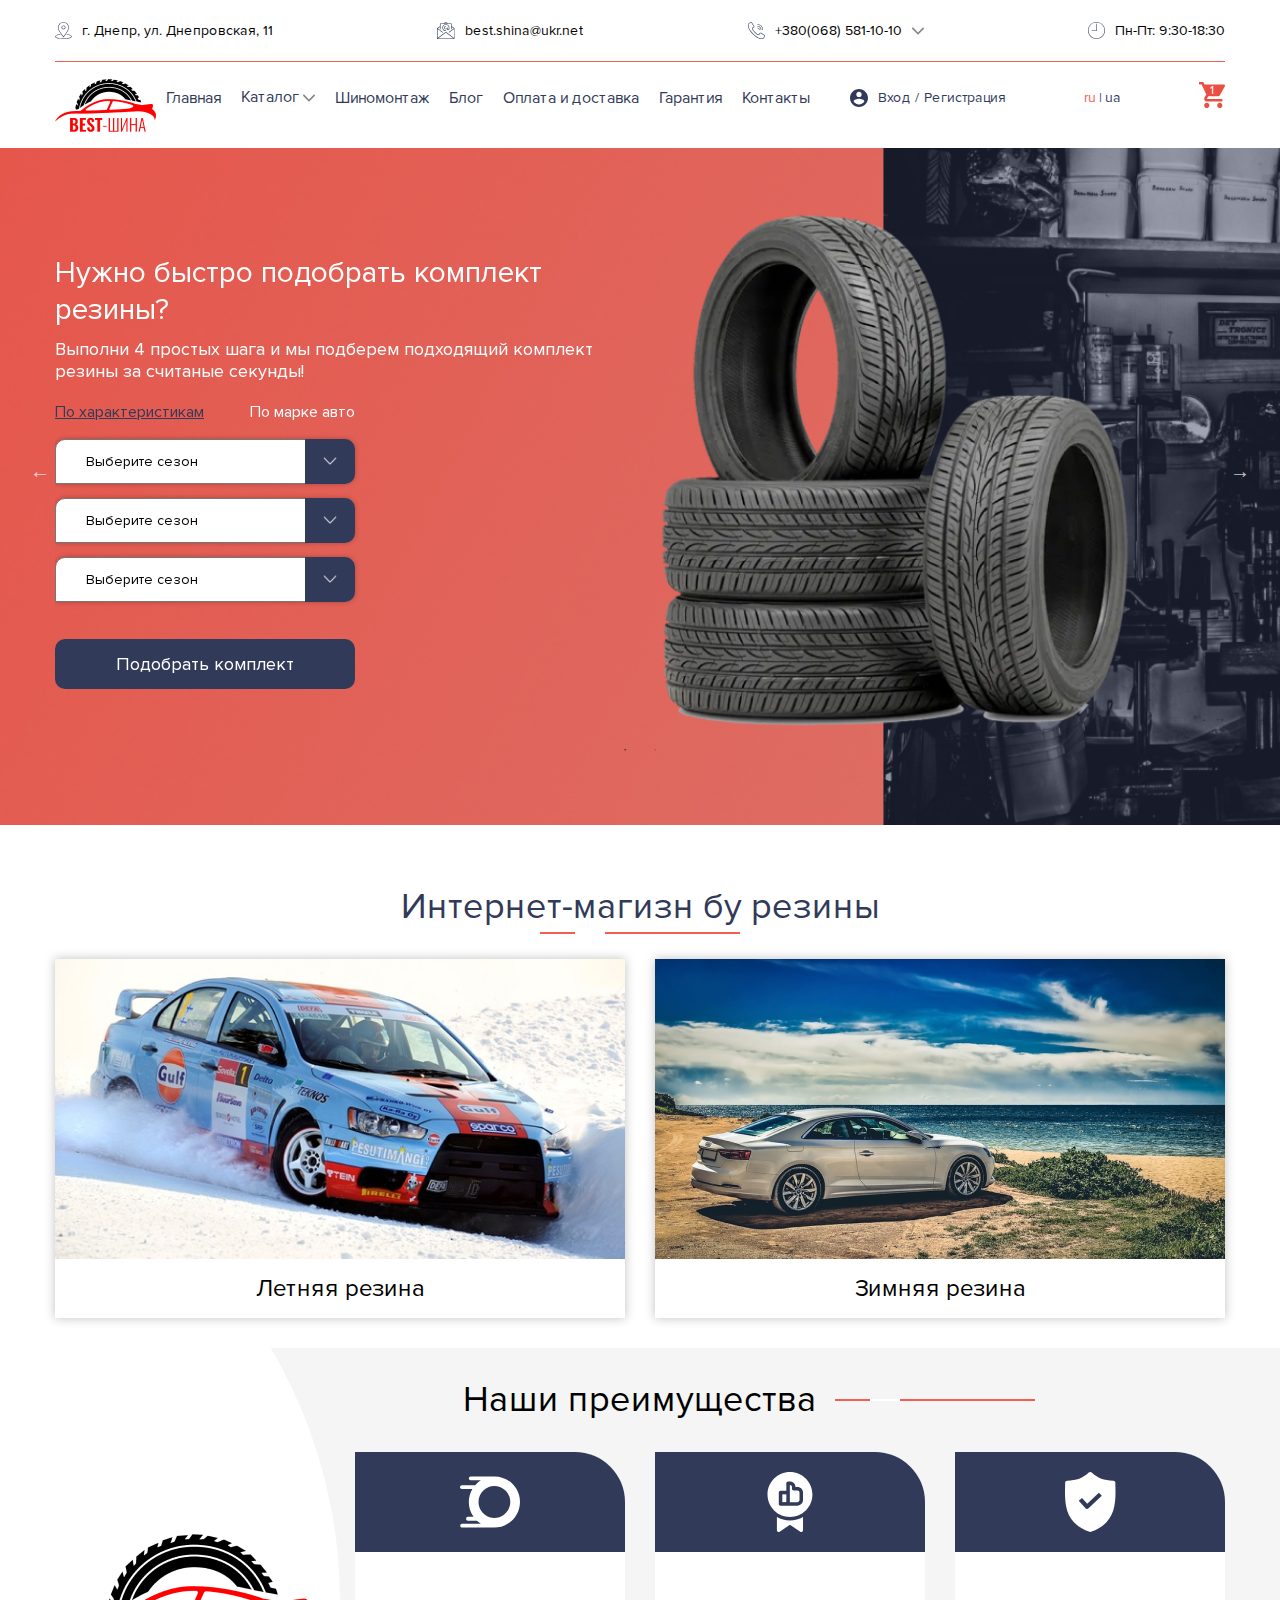
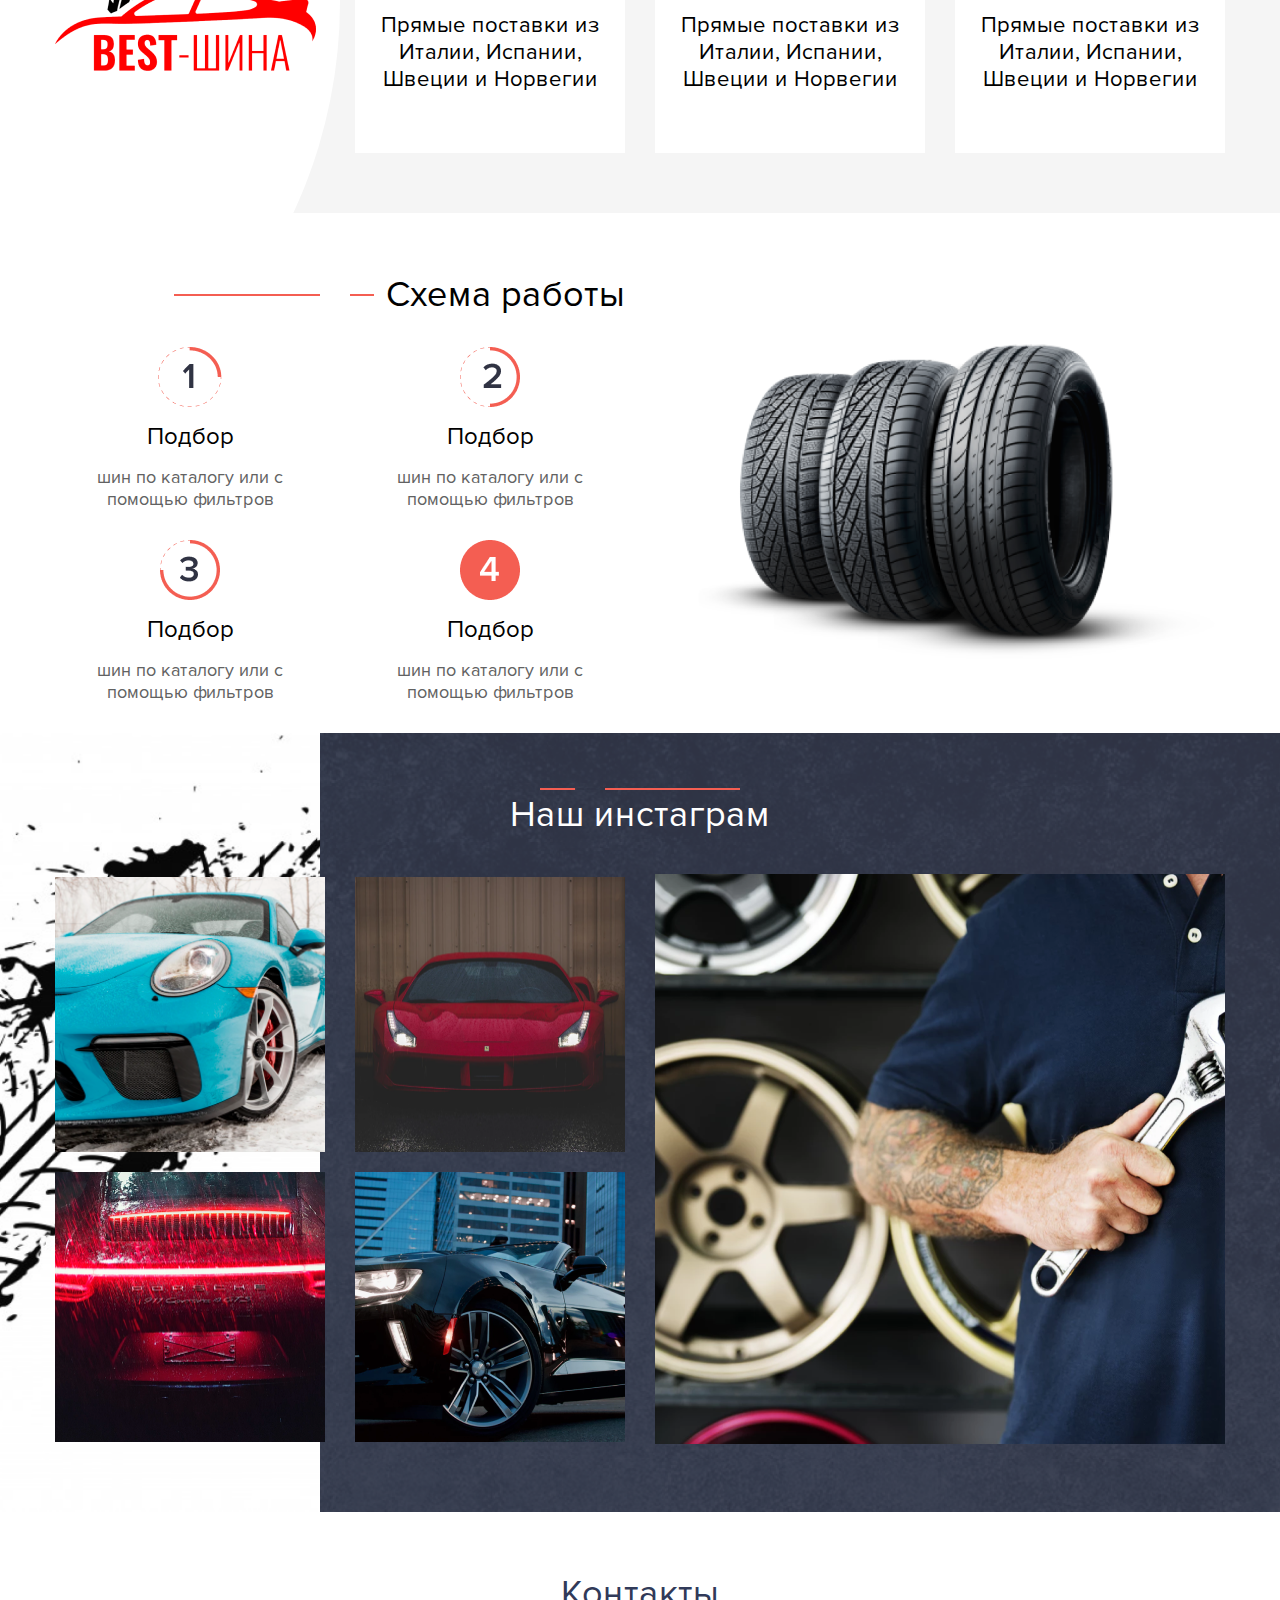
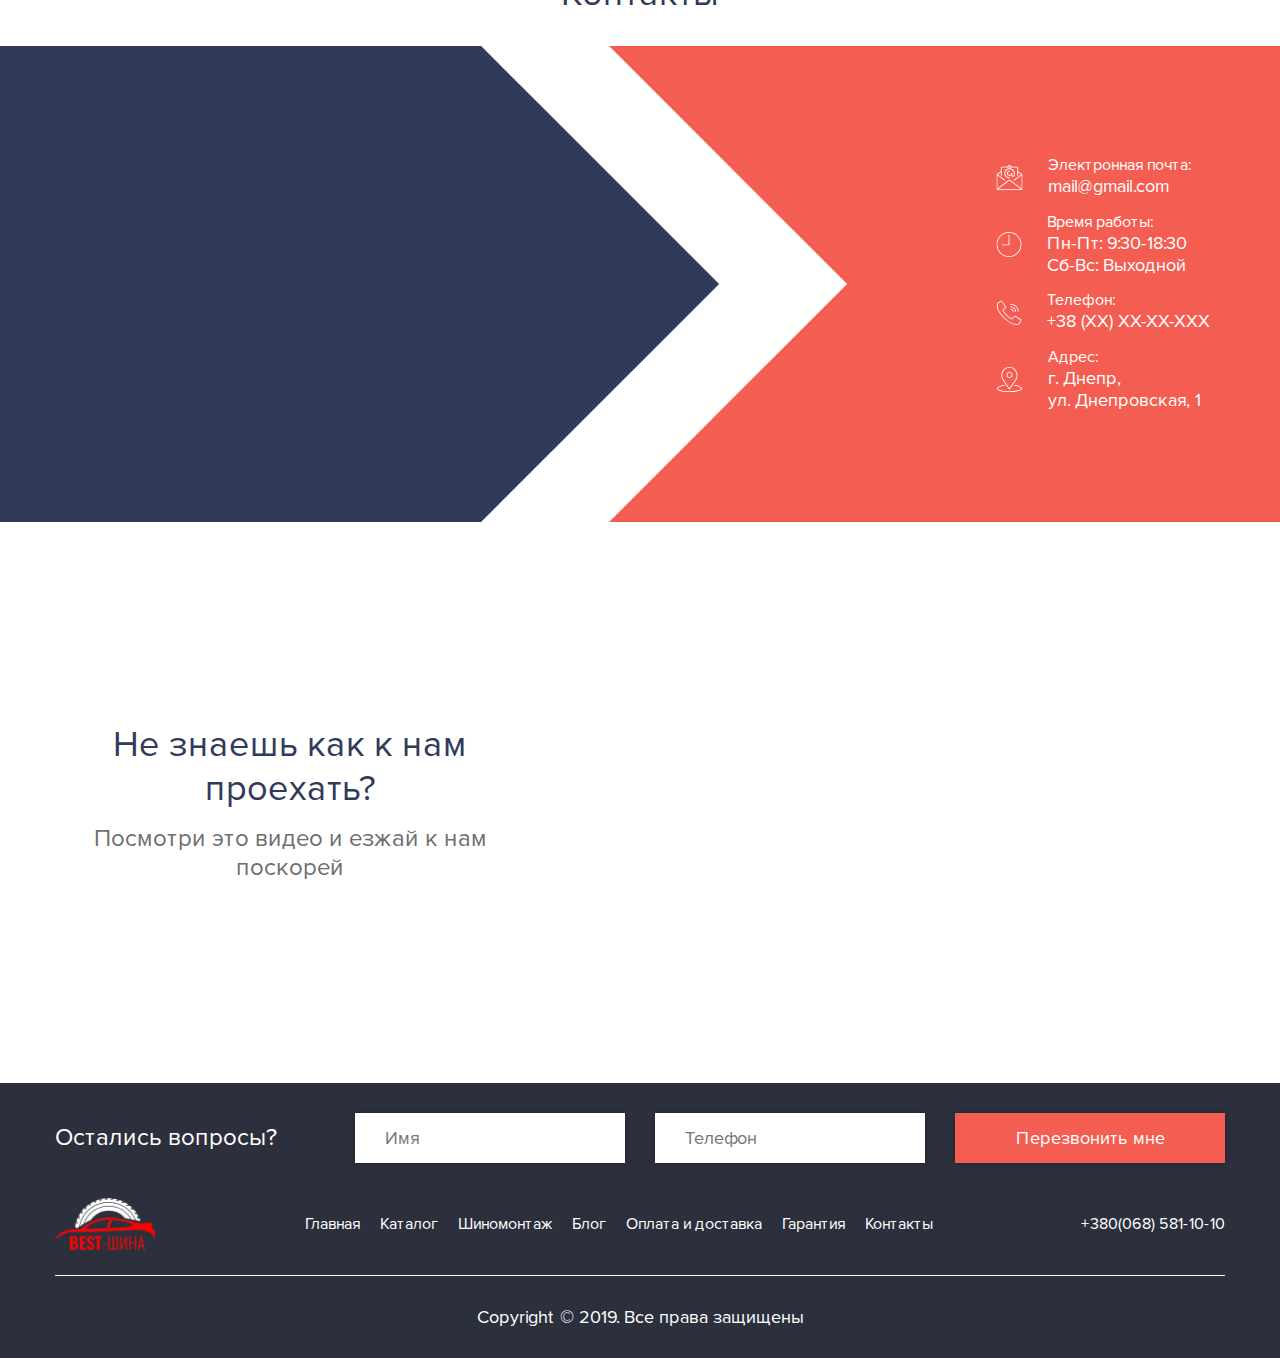
==== index.html @ 44e5d564 "main page" ====
<!DOCTYPE html>
<html lang="en">
<head>
    <meta charset="UTF-8">
    <meta name="viewport" content="width=device-width, initial-scale=1.0">
    <meta http-equiv="X-UA-Compatible" content="ie=edge">
    <title>Shinomontaj</title>
    <link rel="stylesheet" href="libs/bootstrap-4.2.1/css/bootstrap-reboot.min.css">
    <link rel="stylesheet" href="libs/bootstrap-4.2.1/css/bootstrap-grid.min.css">
    <link rel="stylesheet" href="libs/bootstrap-4.2.1/css/bootstrap.min.css">
    <link rel="stylesheet" href="libs/slick/slick.css">
    <link rel="stylesheet" href="libs/slick/slick-theme.css">
    <link rel="stylesheet" href="css/fonts.css">
    <link rel="stylesheet" href="css/main.css">
</head>
<body>
    
    <header class="header">
        <div class="wrapper">
            <div class="header_container">
                <div class="header_container_upper">
                    <a class="header_container_upper_box tablet_hidden">
                        <img src="img/Иконки/placeholder.svg" alt="" class="header_container_upper_box_icon">
                        <p class="header_container_upper_box_text">г. Днепр, ул. Днепровская, 11</p>
                    </a>
                    <a class="header_container_upper_box">
                        <img src="img/Иконки/email.svg" alt="" class="header_container_upper_box_icon">
                        <p class="header_container_upper_box_text">best.shina@ukr.net</p>
                    </a>
                    <div class="header_container_upper_box">
                        <a class="header_container_upper_box_link">
                            <img src="img/Иконки/phone.svg" alt="" class="header_container_upper_box_icon">
                            <p class="header_container_upper_box_text">+380(068) 581-10-10</p>
                        </a>
                        <svg class="header_container_upper_box_arrow" width="12" height="8" viewBox="0 0 12 8" fill="none" xmlns="http://www.w3.org/2000/svg">
                            <path d="M5.40594 7.17441L0.246289 2.0146C-0.0820971 1.68638 -0.0820971 1.15421 0.246289 0.826148C0.574382 0.498054 1.10652 0.498054 1.43458 0.826148L6.00009 5.39178L10.5654 0.826281C10.8937 0.498187 11.4257 0.498187 11.7538 0.826281C12.0821 1.15437 12.0821 1.68651 11.7538 2.01474L6.5941 7.17454C6.42997 7.33859 6.2151 7.42052 6.00011 7.42052C5.78502 7.42052 5.56998 7.33843 5.40594 7.17441Z" fill="#888888"/>
                        </svg>
                        <div class="header_container_upper_box_dropdown">
                            <a class="header_container_upper_box_dropdown_item">+380(068) 581-10-10</a>
                        </div>
                    </div>
                    <a class="header_container_upper_box  tablet_hidden">
                        <img src="img/Иконки/time.svg" alt="" class="header_container_upper_box_icon">
                        <p class="header_container_upper_box_text">Пн-Пт: 9:30-18:30</p>
                    </a>
                </div>
                <div class="header_container_lower">
                    <div class="head-wrap">
                        <a href="/" class="header_container_lower_logo">
                            <img src="img//2.png" alt="" class="header_container_lower_link_logo_item">
                        </a>
                        <a href="#" class="header_container_lower_link">Главная</a>
                        <div class="header_container_lower_box relative_link">
                            <a href="#" class="header_container_lower_box_link">
                                Каталог
                                <svg class="header_container_lowew_box_arrow" width="12" height="8" viewBox="0 0 12 8" fill="none" xmlns="http://www.w3.org/2000/svg">
                                    <path d="M5.40594 7.17441L0.246289 2.0146C-0.0820971 1.68638 -0.0820971 1.15421 0.246289 0.826148C0.574382 0.498054 1.10652 0.498054 1.43458 0.826148L6.00009 5.39178L10.5654 0.826281C10.8937 0.498187 11.4257 0.498187 11.7538 0.826281C12.0821 1.15437 12.0821 1.68651 11.7538 2.01474L6.5941 7.17454C6.42997 7.33859 6.2151 7.42052 6.00011 7.42052C5.78502 7.42052 5.56998 7.33843 5.40594 7.17441Z" fill="#888888"/>
                                </svg>
                            </a>
                            
                            <div class="drowdown">
                                <a href="#" class="drowdown_item">Каталог 1</a>
                                <a href="#" class="drowdown_item">Каталог 2</a>
                            </div>
                        </div>
                        <a href="" class="header_container_lower_link">Шиномонтаж </a>
                        <a href="" class="header_container_lower_link">Блог</a>
                        <a href="" class="header_container_lower_link">Оплата и доставка </a>
                        <a href="" class="header_container_lower_link">Гарантия</a>
                        <a href="" class="header_container_lower_link">Контакты</a>
                        <div class="header_container_lower_auth">
                            <img src="img/Иконки/account.svg" alt="" class="header_container_lower_auth_icon">
                            <a href="#" class="header_container_lower_auth_link">Вход</a>
                            <span class="header_container_lower_auth_span">/</span>
                            <a href="#" class="header_container_lower_auth_link">Регистрация</a>
                        </div>
                    </div>
                    <div class="head-wrap head-wrap_lang">
                        <a href="#" class="header_container_lower_lang active">ru</a>
                        <span class="header_container_lower_span">|</span>
                        <a href="#" class="header_container_lower_lang">ua</a>
                    </div>
                    <a href="#" class="header_container_lower_basket">
                        <img src="img/Иконки/shopping-cart.svg" alt="" class="header_container_lower_basket_icon">
                        <p class="header_container_lower_basket_count">1</p>
                    </a>
                    <img src="img/Иконки/menu.png" alt="" class="header_container_lower_menu">
                </div>
            </div>
        </div>
    </header>
    
    <main id="mainPage">
        <section class="first_section">
            <div class="wrapper">
                <div class="section_container">
                    <div class="slider">
                        <div class="slide">
                            <div>
                                    <form class="section_container_box">
                                            <p class="section_container_box_title">Нужно быстро подобрать комплект резины?</p>
                                            <p class="section_container_box_subtitle">Выполни 4 простых шага и мы подберем подходящий комплект резины за считаные секунды!</p>
                                            <div class="section_container_box_tabul">
                                                <a class="section_container_box_tabul_item active" data-tabul="#tabul1">По характеристикам</a>
                                                <a class="section_container_box_tabul_item" data-tabul="#tabul2">По марке авто</a>
                                            </div>
                                            <div class="section_container_box_dropdown active" id="tabul1">
                                                <label for="">
                                                    <select name="" id="">
                                                        <option value="" disabled selected>Выберите сезон</option>
                                                        <option value="">Value</option>
                                                        <option value="">Value</option>
                                                        <option value="">Value</option>
                                                        <option value="">Value</option>
                                                    </select>
                                                </label>
                                                <label for="">
                                                    <select name="" id="">
                                                            <option value="" disabled selected>Выберите сезон</option>
                                                        <option value="">Value</option>
                                                        <option value="">Value</option>
                                                        <option value="">Value</option>
                                                        <option value="">Value</option>
                                                    </select>
                                                </label>
                                                <label for="">
                                                    <select name="" id="">
                                                            <option value="" disabled selected>Выберите сезон</option>
                                                        <option value="">Value</option>
                                                        <option value="">Value</option>
                                                        <option value="">Value</option>
                                                        <option value="">Value</option>
                                                    </select>
                                                </label>
                                            </div>
                                            <div class="section_container_box_dropdown" id="tabul2">
                                                <label for="">
                                                    <select name="" id="">
                                                        <option value="" disabled selected>Выберите сезон 11</option>
                                                        <option value="">Value</option>
                                                        <option value="">Value</option>
                                                        <option value="">Value</option>
                                                        <option value="">Value</option>
                                                    </select>
                                                </label>
                                                <label for="">
                                                    <select name="" id="">
                                                            <option value="" disabled selected>Выберите сезон 11</option>
                                                        <option value="">Value</option>
                                                        <option value="">Value</option>
                                                        <option value="">Value</option>
                                                        <option value="">Value</option>
                                                    </select>
                                                </label>
                                                <label for="">
                                                    <select name="" id="">
                                                            <option value="" disabled selected>Выберите сезон 11</option>
                                                        <option value="">Value</option>
                                                        <option value="">Value</option>
                                                        <option value="">Value</option>
                                                        <option value="">Value</option>
                                                    </select>
                                                </label>
                                            </div>
                                            <button type="submit" class="section_container_box_button">Подобрать комплект</button>
                                        </form>
                                        <img src="img/image4.png" alt="" class="section_container_image">
                            </div>
                            
                        </div>
                        <div class="slide">
                            <div>
                                    <form class="section_container_box">
                                            <p class="section_container_box_title">Нужно быстро подобрать комплект резины?</p>
                                            <p class="section_container_box_subtitle">Выполни 4 простых шага и мы подберем подходящий комплект резины за считаные секунды!</p>
                                            <div class="section_container_box_tabul">
                                                <p class="section_container_box_tabul_item active">По характеристикам</p>
                                                <p class="section_container_box_tabul_item">По марке авто</p>
                                            </div>
                                            <div class="section_container_box_dropdown">
                                                <label for="">
                                                    <select name="" id="">
                                                        <option value="" disabled selected>Выберите сезон</option>
                                                        <option value="">Value</option>
                                                        <option value="">Value</option>
                                                        <option value="">Value</option>
                                                        <option value="">Value</option>
                                                    </select>
                                                </label>
                                                <label for="">
                                                    <select name="" id="">
                                                            <option value="" disabled selected>Выберите сезон</option>
                                                        <option value="">Value</option>
                                                        <option value="">Value</option>
                                                        <option value="">Value</option>
                                                        <option value="">Value</option>
                                                    </select>
                                                </label>
                                                <label for="">
                                                    <select name="" id="">
                                                            <option value="" disabled selected>Выберите сезон</option>
                                                        <option value="">Value</option>
                                                        <option value="">Value</option>
                                                        <option value="">Value</option>
                                                        <option value="">Value</option>
                                                    </select>
                                                </label>
                                            </div>
                                            <button type="submit" class="section_container_box_button">Подобрать комплект</button>
                                        </form>
                                        <img src="img/image4.png" alt="" class="section_container_image">
                            </div>
                            
                        </div>
                    </div>
                </div>
            </div>
        </section>
        <section class="about_section">
            <div class="wrapper">
                <p class="about_section_title">Интернет-магизн бу резины</p>
                <div class="about_section_container row">
                    <div class="about_section_container_item col-12 col-sm-6">
                        <a class="about_section_container_item_box">
                            <img src="img/about1.jpg" alt="" class="about_section_container_item_box_img">
                            <p class="about_section_container_item_box_text">Летняя резина</p>
                        </a>
                    </div>
                    <div class="about_section_container_item col-12 col-sm-6">
                        <a class="about_section_container_item_box">
                            <img src="img/about2.jpg" alt="" class="about_section_container_item_box_img">
                            <p class="about_section_container_item_box_text">Зимняя резина</p>
                        </a>
                    </div>
                </div>
            </div>
        </section>
        <section class="advantages_section">
            <div class="wrapper">
                <p class="advantages_section_title">Наши преимущества</p>
                <div class="advantages_container row">
                    <div class="advantages_container_item relative col-6 col-md-3">
                        <div class="circle"></div>
                        <img src="img/1.png" alt="" class="advantages_container_item_image">
                    </div>
                    <div class="advantages_container_item col-6 col-md-3">
                            <div class="advantages_container_item_box">
                                <div class="advantages_container_item_box_head">
                                    <img src="img/1adv.svg" alt="" class="advantages_container_item_box_head_img">
                                </div>
                                <p class="advantages_container_item_box_text">Прямые поставки из Италии, Испании, Швеции и Норвегии</p>
                            </div>
                    </div>
                    <div class="advantages_container_item col-6 col-md-3">
                            <div class="advantages_container_item_box">
                                <div class="advantages_container_item_box_head">
                                    <img src="img/like.svg" alt="" class="advantages_container_item_box_head_img">
                                </div>
                                <p class="advantages_container_item_box_text">Прямые поставки из Италии, Испании, Швеции и Норвегии</p>
                            </div>
                    </div>
                    <div class="advantages_container_item col-6 col-md-3">
                            <div class="advantages_container_item_box">
                                <div class="advantages_container_item_box_head">
                                    <img src="img/2adv.svg" alt="" class="advantages_container_item_box_head_img">
                                </div>
                                <p class="advantages_container_item_box_text">Прямые поставки из Италии, Испании, Швеции и Норвегии</p>
                            </div>
                    </div>
                </div>
            </div>
        </section>
        <section class="work_section">
            <div class="wrapper">
                <div class="work_container row">
                    <div class="work_container_item col-12 col-md-6">
                        <p class="work_container_item_title">Схема работы</p>
                        <div class="work_grid row">
                            <div class="work_grid_item col-6">
                                <img src="img/work1.png" alt="" class="work_grid_item_img">
                                <p class="work_grid_item_title">Подбор</p>
                                <p class="work_grid_item_text">шин по каталогу или с помощью фильтров</p>
                            </div>
                            <div class="work_grid_item col-6">
                                <img src="img/work2.png" alt="" class="work_grid_item_img">
                                <p class="work_grid_item_title">Подбор</p>
                                <p class="work_grid_item_text">шин по каталогу или с помощью фильтров</p>
                            </div>
                            <div class="work_grid_item col-6">
                                <img src="img/work3.png" alt="" class="work_grid_item_img">
                                <p class="work_grid_item_title">Подбор</p>
                                <p class="work_grid_item_text">шин по каталогу или с помощью фильтров</p>
                            </div>
                            <div class="work_grid_item col-6">
                                <img src="img/work4.png" alt="" class="work_grid_item_img">
                                <p class="work_grid_item_title">Подбор</p>
                                <p class="work_grid_item_text">шин по каталогу или с помощью фильтров</p>
                            </div>
                        </div>
                    </div>
                    <div class="work_container_item col-12 col-md-6">
                        <img src="img/work.png" alt="" class="work_container_item_image">
                    </div>
                </div>
            </div>
        </section>
        <section class="gallery_section">
            <div class="bg-2"></div>
            <div class="wrapper">
                <p class="gallery_section_title">Наш инстаграм</p>
                <div class="gallery_container row">
                    <div class="gallery_container_item col-12 col-md-6">
                        <div class="gallery_grid row">
                            <div class="gallery_grid_item col-6">
                                <img src="img/gallery1.png" alt="" class="gallery_grid_item_image">
                            </div>
                            <div class="gallery_grid_item col-6">
                                <img src="img/gallery2.png" alt="" class="gallery_grid_item_image">
                            </div>
                            <div class="gallery_grid_item col-6">
                                <img src="img/gallery3.png" alt="" class="gallery_grid_item_image">
                            </div>
                            <div class="gallery_grid_item col-6">
                                <img src="img/gallery4.png" alt="" class="gallery_grid_item_image">
                            </div>
                        </div>
                    </div>
                    <div class="gallery_container_item col-12 col-md-6">
                        <img src="img/gallery5.png" alt="" class="gallery_container_item_image">
                    </div>
                </div>
            </div>
        </section>

        <section class="contacts_section">
            <div class="wrapper">
                <p class="contacts_title">Контакты</p>
            </div>
            <div class="contacts_container">
                <div class="contacts_square contacts_square-first"></div>
                <div class="contacts_square contacts_square-second"></div>
                <div class="wrapper">
                    <div class="contacts_container_box">
                        <div class="contacts_container_box_map">
                                <iframe src="https://www.google.com/maps/embed?pb=!1m18!1m12!1m3!1d1653.4568336231137!2d-118.81250339318277!3d34.02042693286565!2m3!1f0!2f0!3f0!3m2!1i1024!2i768!4f13.1!3m3!1m2!1s0x80e818f60ea743e3%3A0x977a2be891013d37!2sMalibu+Playhouse!5e0!3m2!1sru!2sua!4v1551993176176" width="600" height="450" frameborder="0" style="border:0" allowfullscreen></iframe>
                        </div>
                        <div class="contacts_container_box_card">
                            <div class="contacts_container_box_card_item">
                                    <svg class="contacts_container_box_card_item_icon" width="27" height="25" viewBox="0 0 27 25" fill="none" xmlns="http://www.w3.org/2000/svg">
                                        <g clip-path="url(#clip0)">
                                        <path d="M26.4948 9.55715C26.4921 9.52844 26.4861 9.50007 26.477 9.47258C26.4711 9.44801 26.4628 9.42404 26.4523 9.40089C26.4402 9.37828 26.4257 9.3569 26.409 9.33712C26.3923 9.31363 26.3729 9.292 26.3514 9.27252C26.3444 9.26671 26.3414 9.25875 26.334 9.25294L22.1665 6.14072V2.91516C22.1665 2.2248 21.5844 1.6651 20.8664 1.6651H16.1701L14.2897 0.261268C13.8252 -0.0870894 13.1738 -0.0870894 12.7093 0.261268L10.8285 1.6651H6.13223C5.41425 1.6651 4.83217 2.22475 4.83217 2.91516V6.14077L0.665911 9.25299C0.658547 9.25884 0.6555 9.26676 0.648593 9.27257C0.62701 9.292 0.607662 9.31368 0.590954 9.33717C0.574297 9.35695 0.559773 9.37828 0.547635 9.40094C0.537123 9.42404 0.528896 9.44806 0.522954 9.47262C0.513915 9.49973 0.507973 9.52766 0.50518 9.55598C0.50518 9.56472 0.5 9.57224 0.5 9.58098V23.7495C0.500609 24.0146 0.589786 24.2724 0.754376 24.485C0.756966 24.4887 0.757423 24.4933 0.760419 24.4966C0.763467 24.5 0.769967 24.5037 0.774283 24.5083C1.01774 24.8163 1.39639 24.9979 1.79875 24.9996H25.1999C25.6039 24.9984 25.9841 24.8159 26.2278 24.5063C26.2313 24.5021 26.2365 24.5008 26.2395 24.4967C26.2426 24.4925 26.243 24.4888 26.2456 24.485C26.4102 24.2724 26.4994 24.0146 26.5 23.7496V9.58215C26.4999 9.57341 26.4952 9.56589 26.4948 9.55715ZM13.2393 0.918772C13.3906 0.803141 13.6049 0.803141 13.7563 0.918772L14.756 1.66505H12.2425L13.2393 0.918772ZM1.90793 24.1662L13.2393 15.7029C13.3908 15.5874 13.6049 15.5874 13.7563 15.7029L25.0907 24.1662H1.90793ZM25.6333 23.5166L14.2897 15.0453C13.8251 14.6973 13.1739 14.6973 12.7093 15.0453L1.36536 23.5166V10.2168L8.46676 15.5191C8.65598 15.6602 8.92829 15.6271 9.075 15.4451C9.22172 15.2632 9.18728 15.0014 8.99806 14.8603L1.78356 9.4738L4.83222 7.19575V10.4155C4.83222 10.6456 5.02626 10.8322 5.26555 10.8322C5.5049 10.8322 5.69889 10.6456 5.69889 10.4155V2.91511C5.69889 2.68498 5.89289 2.49844 6.13223 2.49844H20.8663C21.1056 2.49844 21.2996 2.68498 21.2996 2.91511V10.4155C21.2996 10.6456 21.4936 10.8322 21.733 10.8322C21.9723 10.8322 22.1663 10.6456 22.1663 10.4155V7.19575L25.215 9.4738L17.9879 14.8699C17.8636 14.9605 17.7995 15.1084 17.8201 15.2571C17.8407 15.4057 17.9428 15.5323 18.0875 15.5884C18.2322 15.6445 18.3971 15.6216 18.5192 15.5283L25.6332 10.2168V23.5166H25.6333Z" fill="white"/>
                                        <path d="M18.6993 9.99902V8.33228C18.6993 5.57072 16.3711 3.33203 13.4991 3.33203C10.6271 3.33203 8.29883 5.57072 8.29883 8.33228C8.29883 11.0939 10.6271 13.3325 13.4991 13.3325C13.7384 13.3325 13.9324 13.146 13.9324 12.9159C13.9324 12.6857 13.7384 12.4992 13.4991 12.4992C11.1057 12.4992 9.16555 10.6336 9.16555 8.33233C9.16555 6.03105 11.1057 4.16547 13.4991 4.16547C15.8924 4.16547 17.8326 6.03105 17.8326 8.33233V9.99907C17.8326 10.4593 17.4446 10.8325 16.9659 10.8325C16.4872 10.8325 16.0992 10.4593 16.0992 9.99907V8.33233C16.0992 8.1022 15.9052 7.91566 15.6658 7.91566C15.4265 7.91566 15.2325 8.1022 15.2325 8.33233C15.2325 9.25284 14.4564 9.99907 13.4991 9.99907C12.5418 9.99907 11.7657 9.25284 11.7657 8.33233C11.7657 7.41183 12.5418 6.6656 13.4991 6.6656C13.7384 6.6656 13.9324 6.47907 13.9324 6.24893C13.9324 6.01879 13.7384 5.83226 13.4991 5.83226C12.3354 5.82977 11.3116 6.57106 10.9927 7.64719C10.6738 8.72332 11.1373 9.87216 12.1276 10.4599C13.1179 11.0476 14.3936 10.9311 15.2511 10.1746C15.3455 11.0558 16.142 11.711 17.062 11.6641C17.9821 11.6173 18.7022 10.8849 18.6993 9.99902Z" fill="white"/>
                                        </g>
                                        <defs>
                                        <clipPath id="clip0">
                                        <rect width="26" height="25" fill="white" transform="translate(0.5)"/>
                                        </clipPath>
                                        </defs>
                                        </svg>
                                    <div class="box">
                                        <p class="box_title">Электронная почта: </p>
                                        <a href="mailto:mail@gmail.com" class="box_link">mail@gmail.com</a>
                                    </div>
                            </div>
                            <div class="contacts_container_box_card_item">
                                        <svg class="contacts_container_box_card_item_icon" width="26" height="25" viewBox="0 0 26 25" fill="none" xmlns="http://www.w3.org/2000/svg">
                                            <g clip-path="url(#clip0)">
                                            <path d="M13 0C6.1075 0 0.5 5.6075 0.5 12.5C0.5 19.3925 6.1075 25 13 25C19.8925 25 25.5 19.3925 25.5 12.5C25.5 5.6075 19.8925 0 13 0ZM13 24.1667C6.56708 24.1667 1.33333 18.9329 1.33333 12.5C1.33333 6.06708 6.56708 0.833333 13 0.833333C19.4329 0.833333 24.6667 6.06708 24.6667 12.5C24.6667 18.9329 19.4329 24.1667 13 24.1667Z" fill="white"/>
                                            <path d="M12.9993 2.5C12.7693 2.5 12.5827 2.68625 12.5827 2.91667V12.5H6.33268C6.10268 12.5 5.91602 12.6863 5.91602 12.9167C5.91602 13.1471 6.10268 13.3333 6.33268 13.3333H12.9993C13.2293 13.3333 13.416 13.1471 13.416 12.9167V2.91667C13.416 2.68625 13.2293 2.5 12.9993 2.5Z" fill="white"/>
                                            </g>
                                            <defs>
                                            <clipPath id="clip0">
                                            <rect width="25" height="25" fill="white" transform="translate(0.5)"/>
                                            </clipPath>
                                            </defs>
                                            </svg>
                                            
                                    <div class="box">
                                        <p class="box_title">Время работы: </p>
                                        <p class="box_link">Пн-Пт: 9:30-18:30 <br> Cб-Вс: Выходной</p>
                                    </div>
                            </div>
                            <div class="contacts_container_box_card_item">
                                        <svg class="contacts_container_box_card_item_icon" width="26" height="26" viewBox="0 0 26 26" fill="none" xmlns="http://www.w3.org/2000/svg">
                                            <path d="M25.3099 20.087L20.1188 16.7125C19.4601 16.2877 18.577 16.4275 18.09 17.0337L16.5779 18.9289C16.3836 19.1786 16.0304 19.2511 15.7492 19.0989L15.4616 18.9443C14.5081 18.4377 13.3217 17.807 10.9313 15.476C8.54097 13.1451 7.89263 11.9878 7.37291 11.0601L7.21519 10.7797C7.05687 10.5057 7.1298 10.1599 7.38613 9.96895L9.329 8.49544C9.95064 8.02066 10.0942 7.16014 9.65895 6.51781L6.19713 1.45772C5.75103 0.803616 4.85602 0.607258 4.16541 1.01193L1.99471 2.28299C1.31266 2.67385 0.812273 3.30686 0.598463 4.04937C-0.183201 6.82562 0.404837 11.617 7.64561 18.676C13.4055 24.2901 17.6935 25.7999 20.6407 25.7999C21.319 25.8027 21.9946 25.7167 22.6494 25.5441C23.4113 25.336 24.0608 24.8481 24.4615 24.1831L25.7668 22.0684C26.1825 21.3951 25.9812 20.5221 25.3099 20.087ZM25.0304 21.641L23.7281 23.7569C23.4404 24.2369 22.9732 24.5898 22.4246 24.7418C19.7953 25.4454 15.2018 24.8626 8.25033 18.0865C1.29889 11.3104 0.701035 6.83314 1.4229 4.2698C1.57896 3.73433 1.94147 3.2784 2.4345 2.99748L4.6052 1.72809C4.90485 1.55233 5.29331 1.63753 5.48688 1.92137L7.3674 4.67345L8.94575 6.98102C9.13477 7.25964 9.07266 7.63307 8.80301 7.83924L6.85969 9.31275C6.2683 9.75356 6.09941 10.5511 6.46353 11.1842L6.61784 11.4575C7.16405 12.434 7.84315 13.6488 10.3224 16.0651C12.8017 18.4814 14.0475 19.1434 15.0489 19.6758L15.3296 19.8266C15.979 20.1815 16.7973 20.0169 17.2495 19.4405L18.7611 17.5462C18.9727 17.2834 19.3556 17.223 19.6415 17.407L24.8321 20.7815C25.1235 20.9701 25.2109 21.3489 25.0304 21.641Z" fill="white"/>
                                            <path d="M14.8688 4.9699C18.8796 4.97424 22.1298 8.14257 22.1343 12.0522C22.1343 12.2823 22.3257 12.4688 22.5617 12.4688C22.7978 12.4688 22.9891 12.2823 22.9891 12.0522C22.9841 7.68258 19.3515 4.1415 14.8688 4.13672C14.6327 4.13672 14.4414 4.32321 14.4414 4.55331C14.4414 4.7834 14.6327 4.9699 14.8688 4.9699Z" fill="white"/>
                                            <path d="M14.8688 7.4699C17.4639 7.47287 19.567 9.52286 19.57 12.0526C19.57 12.2827 19.7614 12.4692 19.9974 12.4692C20.2334 12.4692 20.4248 12.2827 20.4248 12.0526C20.4212 9.06287 17.9358 6.64014 14.8688 6.63672C14.6327 6.63672 14.4414 6.82321 14.4414 7.05331C14.4414 7.2834 14.6327 7.4699 14.8688 7.4699Z" fill="white"/>
                                            <path d="M14.8688 9.96892C16.0484 9.97029 17.0043 10.9021 17.0057 12.052C17.0057 12.2821 17.1971 12.4685 17.4331 12.4685C17.6691 12.4685 17.8605 12.2821 17.8605 12.052C17.8586 10.4421 16.5203 9.13755 14.8688 9.13574C14.6327 9.13574 14.4414 9.32224 14.4414 9.55233C14.4414 9.78242 14.6327 9.96892 14.8688 9.96892Z" fill="white"/>
                                            </svg>
                                            
                                    <div class="box">
                                        <p class="box_title">Телефон: </p>
                                        <a href="tel:+38 (ХХ) ХХ-ХХ-ХХX" class="box_link">+38 (ХХ) ХХ-ХХ-ХХX</a>
                                    </div>
                            </div>
                            <div class="contacts_container_box_card_item">
                                    <svg class="contacts_container_box_card_item_icon" width="27" height="27" viewBox="0 0 27 27" fill="none" xmlns="http://www.w3.org/2000/svg">
                                        <path d="M13.4996 11.7004C15.2366 11.7004 16.6496 10.2869 16.6496 8.55039C16.6496 6.81384 15.2366 5.40039 13.4996 5.40039C11.7626 5.40039 10.3496 6.81384 10.3496 8.55039C10.3496 10.2869 11.7626 11.7004 13.4996 11.7004ZM13.4996 6.30039C14.7403 6.30039 15.7496 7.30974 15.7496 8.55039C15.7496 9.79104 14.7403 10.8004 13.4996 10.8004C12.259 10.8004 11.2496 9.79104 11.2496 8.55039C11.2496 7.30974 12.259 6.30039 13.4996 6.30039Z" fill="white"/>
                                        <path d="M13.4207 24.6406L20.3241 14.67C22.9134 11.218 22.539 5.544 19.5227 2.5281C17.8928 0.89775 15.7256 0 13.4207 0C11.1158 0 8.94858 0.89775 7.31868 2.52765C4.30233 5.54355 3.92793 11.2176 6.50688 14.656L13.4207 24.6406ZM7.95498 3.16395C9.41523 1.70415 11.3561 0.9 13.4207 0.9C15.4853 0.9 17.4261 1.70415 18.8864 3.16395C21.6089 5.886 21.9441 11.0106 19.5942 14.1435L13.4207 23.0593L7.23723 14.13C4.89723 11.0106 5.23293 5.886 7.95498 3.16395Z" fill="white"/>
                                        <path d="M18.9527 19.3531C18.7052 19.323 18.4819 19.5003 18.4531 19.7473C18.4243 19.9944 18.6007 20.218 18.8473 20.2468C23.5795 20.8039 26.1 22.3051 26.1 23.175C26.1 24.3963 21.3066 26.1 13.5 26.1C5.6934 26.1 0.9 24.3963 0.9 23.175C0.9 22.3051 3.42045 20.8039 8.15265 20.2468C8.39925 20.218 8.57565 19.9939 8.54685 19.7473C8.5176 19.5003 8.2944 19.3221 8.04735 19.3531C3.3093 19.9111 0 21.4825 0 23.175C0 25.0758 4.63725 27 13.5 27C22.3627 27 27 25.0758 27 23.175C27 21.4825 23.6907 19.9111 18.9527 19.3531Z" fill="white"/>
                                        </svg>
                                    <div class="box">
                                        <p class="box_title">Адрес: </p>
                                        <p class="box_link">г. Днепр, <br> ул. Днепровская, 1</p>
                                    </div>
                            </div>
                        </div>
                    </div>
                </div>
            </div>
        </section>
        <section class="video_section">
            <div class="wrapper">
                <div class="video_container row">
                    <div class="video_container_item col-12 col-md-5">
                        <p class="video_container_item_title">Не знаешь как к нам проехать?</p>
                        <p class="video_container_item_text">Посмотри это видео и езжай к нам поскорей</p>
                    </div>
                    <div class="video_container_item col-12 col-md-7">
                            <iframe width="560" height="315" src="https://www.youtube.com/embed/vS2YhwMF12g" frameborder="0" allow="accelerometer; autoplay; encrypted-media; gyroscope; picture-in-picture" allowfullscreen></iframe>
                    </div>
                </div>
            </div>
        </section>
    </main>



    <footer class="footer">
        <div class="wrapper">
            <form class="footer_grid row">
                <div class="footer_grid_item col-12 col-md-6 col-lg-3">
                        <p class=" footer_grid_item_text">Остались вопросы?</p>
                </div>
                <div class="footer_grid_item col-12 col-md-6 col-lg-3">
                        <input type="text" class=" footer_grid_item_input" placeholder="Имя">
                </div>
                <div class="footer_grid_item col-12 col-md-6 col-lg-3">
                        <input type="text" class=" footer_grid_item_input" placeholder="Телефон">
                </div>
                <div class="footer_grid_item col-12 col-md-6 col-lg-3">
                        <button type="submit" class=" footer_grid_item_btn">Перезвонить мне</button>
                </div>
            </form>
            <div class="footer_nav">
                <a href="/" class="footer_nav_logo">
                    <img src="img//3.png" alt="" class="footer_nav_logo_icon">
                </a>
                <div class="footer_nav_list">
                    <a href="" class="footer_nav_list_item">Главная</a>
                    <a href="" class="footer_nav_list_item">Каталог</a>
                    <a href="" class="footer_nav_list_item">Шиномонтаж </a>
                    <a href="" class="footer_nav_list_item">Блог</a>
                    <a href="" class="footer_nav_list_item">Оплата и доставка </a>
                    <a href="" class="footer_nav_list_item">Гарантия</a>
                    <a href="" class="footer_nav_list_item">Контакты</a>
                </div>
                <a href="#" class="footer_nav_tel">+380(068) 581-10-10</a>
            </div>
            <p class="footer_copyright">Copyright © 2019. Все права защищены</p>
        </div>
    </footer>
    <script src="libs/jquery-3.3.1/jquery.min.js"></script>
    <script src="libs/bootstrap-4.2.1/js/bootstrap.bundle.min.js"></script>
    <script src="libs/bootstrap-4.2.1/js/bootstrap.min.js"></script>
    <script src="libs/slick/slick.js"></script>
    <script src="js/main.js"></script>
    </body>
    </html>
---- css/fonts.css ----
@font-face {
    font-family: "Proxima Nova";
    src: url("../fonts/ProximaNova-Regular.ttf") format("truetype");
    font-style: normal;
    font-weight: normal;
}

@font-face {
    font-family: "Proxima Nova Light";
    src: url("../fonts/ProximaNova-Light.ttf") format("truetype");
    font-style: normal;
    font-weight: normal;
}

@font-face {
    font-family: "Proxima Nova Semibold";
    src: url("../fonts/ProximaNova-Semibold.ttf") format("truetype");
    font-style: normal;
    font-weight: normal;
}

@font-face {
    font-family: "Proxima Nova Bold";
    src: url("../fonts/ProximaNova-Bold.ttf") format("truetype");
    font-style: normal;
    font-weight: normal;
}

@font-face {
    font-family: "Proxima Nova ExtraBold";
    src: url("../fonts/ProximaNova-Extrabld.ttf") format("truetype");
    font-style: normal;
    font-weight: normal;
}
---- css/main.css ----
html,
body {
  font-family: "Proxima Nova";
  margin: 0;
  padding: 0;
  overflow-x: hidden;
}

h1,
h2,
h3,
h4,
h5,
h6,
ul,
li,
a,
div,
p {
  margin: 0;
  padding: 0;
  font-family: "Proxima Nova";
  font-size: 14px;
  color: #000;
  font-weight: normal;
  list-style: none;
  text-decoration: none;
}

.wrapper {
  max-width: 1200px;
  margin: 0 auto;
  padding: 0 15px;
  -webkit-box-sizing: border-box;
          box-sizing: border-box;
}

a {
  cursor: pointer;
}

* {
  outline: none;
}

header.header {
  -webkit-box-shadow: 0px 0px 10px rgba(0, 0, 0, 0.25);
          box-shadow: 0px 0px 10px rgba(0, 0, 0, 0.25);
}

header.header .header_container_upper {
  display: -webkit-box;
  display: -ms-flexbox;
  display: flex;
  width: 100%;
  -webkit-box-align: center;
      -ms-flex-align: center;
          align-items: center;
  -webkit-box-pack: justify;
      -ms-flex-pack: justify;
          justify-content: space-between;
  padding: 15px 0;
  border-bottom: 0.5px solid #F35D51;
}

header.header .header_container_upper_box {
  display: -webkit-box;
  display: -ms-flexbox;
  display: flex;
  background: transparent;
  -webkit-box-align: center;
      -ms-flex-align: center;
          align-items: center;
  position: relative;
  padding: 5px 0;
}

header.header .header_container_upper_box_icon {
  margin-right: 10px;
}

header.header .header_container_upper_box_arrow {
  margin-left: 10px;
  cursor: pointer;
}

header.header .header_container_upper_box_link {
  display: -webkit-box;
  display: -ms-flexbox;
  display: flex;
  -webkit-box-align: center;
      -ms-flex-align: center;
          align-items: center;
}

header.header .header_container_upper_box_dropdown {
  position: absolute;
  top: 100%;
  left: 0;
  padding: 10px;
  -webkit-box-sizing: border-box;
          box-sizing: border-box;
  background: #fff;
  border-radius: 3px;
  border: 1px solid #ccc;
  opacity: 0;
  visibility: hidden;
  min-width: 200px;
  z-index: 99;
}

header.header .header_container_upper_box_dropdown.active {
  opacity: 1;
  visibility: visible;
  -webkit-transition: all .4s ease-out;
  transition: all .4s ease-out;
}

header.header .header_container_upper_box_dropdown_item {
  margin-left: 25px;
  font-family: "Proxima Nova";
  line-height: normal;
  font-size: 16px;
  color: #313A59;
}

header.header .header_container_lower {
  display: -webkit-box;
  display: -ms-flexbox;
  display: flex;
  -webkit-box-pack: justify;
      -ms-flex-pack: justify;
          justify-content: space-between;
  -webkit-box-align: center;
      -ms-flex-align: center;
          align-items: center;
}

header.header .header_container_lower .header_container_lower_menu {
  display: none;
}

header.header .header_container_lower .head-wrap {
  display: -webkit-box;
  display: -ms-flexbox;
  display: flex;
  -webkit-box-align: center;
      -ms-flex-align: center;
          align-items: center;
}

header.header .header_container_lower .head-wrap_lang {
  margin: 25px 0 40px 0;
}

header.header .header_container_lower_box {
  padding: 25px 10px 40px 10px;
  -webkit-transition: all .2s ease-out;
  transition: all .2s ease-out;
}

header.header .header_container_lower_box:hover {
  background: #F35D51;
}

header.header .header_container_lower_box:hover .header_container_lower_box_link {
  text-decoration: none;
  color: #fff;
}

header.header .header_container_lower_box:hover .header_container_lowew_box_arrow path {
  fill: #fff;
}

header.header .header_container_lower_box_link {
  font-family: "Proxima Nova";
  line-height: normal;
  font-size: 16px;
  height: 100%;
  color: #313A59;
  -webkit-transition: all .2s ease-out;
  transition: all .2s ease-out;
}

header.header .header_container_lower_box_arrow {
  -webkit-transition: all .2s ease-out;
  transition: all .2s ease-out;
}

header.header .header_container_lower_box.relative_link {
  position: relative;
}

header.header .header_container_lower_box .drowdown {
  position: absolute;
  top: 50px;
  left: 0;
  padding: 10px;
  -webkit-box-sizing: border-box;
          box-sizing: border-box;
  background: #fff;
  border-radius: 3px;
  border: 1px solid #ccc;
  opacity: 0;
  visibility: hidden;
  min-width: 100px;
  z-index: 999;
}

header.header .header_container_lower_box .drowdown.active {
  opacity: 1;
  visibility: visible;
  -webkit-transition: all .4s ease-out;
  transition: all .4s ease-out;
}

header.header .header_container_lower_box .drowdown_item {
  font-family: "Proxima Nova";
  line-height: normal;
  font-size: 16px;
  color: #313A59;
}

header.header .header_container_lower_link {
  padding: 25px 10px 40px 10px;
  font-family: "Proxima Nova";
  line-height: normal;
  font-size: 16px;
  -webkit-transition: all .2s ease-out;
  transition: all .2s ease-out;
  color: #313A59;
}

header.header .header_container_lower_link:hover {
  background: #F35D51;
  text-decoration: none;
  color: #fff;
}

header.header .header_container_lower_auth {
  margin: 25px 0 40px 0;
  margin-left: 30px;
  display: -webkit-box;
  display: -ms-flexbox;
  display: flex;
  -webkit-box-align: center;
      -ms-flex-align: center;
          align-items: center;
}

header.header .header_container_lower_auth_icon {
  margin-right: 10px;
}

header.header .header_container_lower_auth_link {
  font-family: "Proxima Nova";
  line-height: normal;
  font-size: 14px;
  color: #313A59;
}

header.header .header_container_lower_auth_span {
  font-family: "Proxima Nova";
  line-height: normal;
  font-size: 14px;
  margin: 0 5px;
  color: #313A59;
}

header.header .header_container_lower_lang {
  font-family: "Proxima Nova";
  line-height: normal;
  font-size: 14px;
  color: #313A59;
}

header.header .header_container_lower_lang.active {
  color: #F35D51;
}

header.header .header_container_lower_span {
  font-family: "Proxima Nova";
  line-height: normal;
  font-size: 14px;
  margin: 0 3px;
  color: #313A59;
}

header.header .header_container_lower_basket {
  margin: 20px 0 40px 0;
  position: relative;
}

header.header .header_container_lower_basket_count {
  position: absolute;
  top: 1px;
  left: 50%;
  -webkit-transform: translateX(-50%);
          transform: translateX(-50%);
  font-family: "Proxima Nova";
  line-height: normal;
  font-size: 12px;
  color: #FFFFFF;
}

section.first_section {
  padding: 60px 0;
  background-image: url("../img/Group2.jpg");
  background-size: cover;
  background-position: center;
  background-repeat: no-repeat;
}

section.first_section .section_container .slider .slide > div {
  display: -webkit-box;
  display: -ms-flexbox;
  display: flex;
  -webkit-box-align: center;
      -ms-flex-align: center;
          align-items: center;
}

section.first_section .section_container_box {
  max-width: 570px;
  width: 50%;
  display: -webkit-box;
  display: -ms-flexbox;
  display: flex;
  -webkit-box-orient: vertical;
  -webkit-box-direction: normal;
      -ms-flex-direction: column;
          flex-direction: column;
  -webkit-box-align: start;
      -ms-flex-align: start;
          align-items: flex-start;
}

section.first_section .section_container_box_title {
  font-family: "Proxima Nova";
  line-height: normal;
  font-size: 30px;
  margin-bottom: 10px;
  color: #FFFFFF;
}

section.first_section .section_container_box_subtitle {
  font-family: "Proxima Nova";
  line-height: normal;
  font-size: 18px;
  color: #FFFFFF;
}

section.first_section .section_container_box_tabul {
  display: -webkit-box;
  display: -ms-flexbox;
  display: flex;
  -webkit-box-align: center;
      -ms-flex-align: center;
          align-items: center;
  -webkit-box-pack: justify;
      -ms-flex-pack: justify;
          justify-content: space-between;
  width: 100%;
  max-width: 300px;
  margin-top: 20px;
  margin-bottom: 10px;
}

section.first_section .section_container_box_tabul_item {
  font-family: "Proxima Nova";
  line-height: normal;
  font-size: 16px;
  text-align: right;
  color: #FFFFFF;
}

section.first_section .section_container_box_tabul_item.active {
  color: #313A59;
  text-decoration: underline;
}

section.first_section .section_container_box_dropdown {
  display: -webkit-box;
  display: -ms-flexbox;
  display: flex;
  -webkit-box-orient: vertical;
  -webkit-box-direction: normal;
      -ms-flex-direction: column;
          flex-direction: column;
  -webkit-box-align: start;
      -ms-flex-align: start;
          align-items: flex-start;
  width: 100%;
  max-width: 300px;
  display: none;
  -webkit-transition: all .4s ease-out;
  transition: all .4s ease-out;
}

section.first_section .section_container_box_dropdown.active {
  display: -webkit-box;
  display: -ms-flexbox;
  display: flex;
}

section.first_section .section_container_box_dropdown label {
  width: 100%;
  position: relative;
  cursor: pointer;
  margin: 7px 0;
}

section.first_section .section_container_box_dropdown label::after {
  content: '';
  position: absolute;
  right: 18px;
  top: 50%;
  -webkit-transform: translateY(-50%);
          transform: translateY(-50%);
  width: 14px;
  height: 14px;
  background-image: url("../img/down-arrow.png");
  background-position: center;
  background-size: contain;
  background-repeat: no-repeat;
  pointer-events: none;
  cursor: pointer;
}

section.first_section .section_container_box_dropdown label::before {
  content: '';
  position: absolute;
  right: 0px;
  top: 0px;
  background: #313A59;
  height: 100%;
  border-radius: 0px 10px 10px 0;
  width: 50px;
  pointer-events: none;
  cursor: pointer;
}

section.first_section .section_container_box_dropdown label select {
  padding: 11px 30px;
  width: 100%;
  cursor: pointer;
  -webkit-box-sizing: border-box;
          box-sizing: border-box;
  background: #FFFFFF;
  -webkit-box-shadow: 0px 0px 5px rgba(0, 0, 0, 0.25);
          box-shadow: 0px 0px 5px rgba(0, 0, 0, 0.25);
  border-radius: 10px 10px 10px 0px;
  -webkit-appearance: none;
     -moz-appearance: none;
          appearance: none;
}

section.first_section .section_container_box_dropdown label select option {
  padding: 10px;
}

section.first_section .section_container_box_button {
  font-family: "Proxima Nova";
  line-height: normal;
  font-size: 18px;
  padding: 14px;
  text-align: center;
  width: 100%;
  max-width: 300px;
  margin-top: 30px;
  color: #FFFFFF;
  background: #313A59;
  border-radius: 10px;
  border: none;
}

section.first_section .section_container_image {
  width: 45%;
}

section.about_section {
  padding: 60px 0 30px;
}

section.about_section .about_section_title {
  font-family: "Proxima Nova";
  line-height: normal;
  font-size: 36px;
  text-align: center;
  margin-bottom: 30px;
  color: #313A59;
  position: relative;
}

section.about_section .about_section_title::after {
  content: '';
  position: absolute;
  bottom: -5px;
  left: 50%;
  -webkit-transform: translateX(-50%);
          transform: translateX(-50%);
  height: 2px;
  width: 200px;
  background: #F45E52;
  z-index: 1;
}

section.about_section .about_section_title::before {
  content: '';
  position: absolute;
  bottom: -5px;
  left: 47%;
  -webkit-transform: translateX(-100%);
          transform: translateX(-100%);
  height: 2px;
  width: 30px;
  background: #fff;
  z-index: 2;
}

section.about_section .about_section_container_item_box {
  display: -webkit-box;
  display: -ms-flexbox;
  display: flex;
  -webkit-box-orient: vertical;
  -webkit-box-direction: normal;
      -ms-flex-direction: column;
          flex-direction: column;
  -webkit-box-shadow: 0px 0px 10px rgba(0, 0, 0, 0.25);
          box-shadow: 0px 0px 10px rgba(0, 0, 0, 0.25);
}

section.about_section .about_section_container_item_box:hover .about_section_container_item_box_text {
  background: #F45E52;
  color: #fff;
}

section.about_section .about_section_container_item_box_img {
  width: 100%;
  -o-object-fit: cover;
     object-fit: cover;
}

section.about_section .about_section_container_item_box_text {
  font-family: "Proxima Nova";
  line-height: normal;
  font-size: 24px;
  text-align: center;
  color: #000000;
  padding: 15px;
  -webkit-box-sizing: border-box;
          box-sizing: border-box;
  -webkit-transition: all .2s ease-out;
  transition: all .2s ease-out;
}

section.advantages_section {
  padding: 30px 0 60px;
  background: #F5F5F5;
  background-position: right center;
  background-size: contain;
  background-repeat: no-repeat;
  overflow: hidden;
}

section.advantages_section .wrapper {
  display: -webkit-box;
  display: -ms-flexbox;
  display: flex;
  -webkit-box-align: center;
      -ms-flex-align: center;
          align-items: center;
  -webkit-box-orient: vertical;
  -webkit-box-direction: normal;
      -ms-flex-direction: column;
          flex-direction: column;
}

section.advantages_section .advantages_section_title {
  font-family: "Proxima Nova";
  margin-bottom: 30px;
  line-height: normal;
  font-size: 36px;
  text-align: center;
  position: relative;
  color: #000000;
  display: block;
  margin: 0 auto;
  margin-bottom: 30px;
  width: auto;
}

section.advantages_section .advantages_section_title::after {
  content: '';
  position: absolute;
  top: 50%;
  left: 105%;
  -webkit-transform: translateY(-50%);
          transform: translateY(-50%);
  height: 2px;
  width: 200px;
  background: #F45E52;
  z-index: 1;
}

section.advantages_section .advantages_section_title::before {
  content: '';
  position: absolute;
  top: 50%;
  left: 115%;
  -webkit-transform: translateY(-50%);
          transform: translateY(-50%);
  height: 2px;
  width: 30px;
  background: #fff;
  z-index: 2;
}

section.advantages_section .advantages_container {
  -webkit-box-align: center;
      -ms-flex-align: center;
          align-items: center;
}

section.advantages_section .advantages_container_item {
  position: relative;
}

section.advantages_section .advantages_container_item .circle {
  position: absolute;
  top: 50%;
  right: 0;
  -webkit-transform: translateY(-50%);
          transform: translateY(-50%);
  width: 1000px;
  height: 1000px;
  border-radius: 100%;
  background: #fff;
  z-index: 1;
}

section.advantages_section .advantages_container_item_image {
  position: relative;
  z-index: 2;
}

section.advantages_section .advantages_container_item_box {
  display: -webkit-box;
  display: -ms-flexbox;
  display: flex;
  -webkit-box-orient: vertical;
  -webkit-box-direction: normal;
      -ms-flex-direction: column;
          flex-direction: column;
  background: #fff;
  border-radius: 0px 50px 0px 0px;
}

section.advantages_section .advantages_container_item_box:hover .advantages_container_item_box_text {
  background: #F45E52;
  color: #fff;
}

section.advantages_section .advantages_container_item_box_head {
  background: #313A59;
  border-radius: 0px 50px 0px 0px;
  display: -webkit-box;
  display: -ms-flexbox;
  display: flex;
  height: 100px;
  -webkit-box-sizing: border-box;
          box-sizing: border-box;
  -webkit-box-pack: center;
      -ms-flex-pack: center;
          justify-content: center;
  -webkit-box-align: center;
      -ms-flex-align: center;
          align-items: center;
}

section.advantages_section .advantages_container_item_box_text {
  font-family: "Proxima Nova";
  text-align: center;
  padding: 60px 20px;
  -webkit-box-sizing: border-box;
          box-sizing: border-box;
  line-height: normal;
  font-size: 22px;
  text-align: center;
  -webkit-transition: all .2s ease-out;
  transition: all .2s ease-out;
  color: #000000;
}

section.work_section {
  padding: 60px 0 0;
}

section.work_section .work_container {
  -webkit-box-align: center;
      -ms-flex-align: center;
          align-items: center;
}

section.work_section .work_container_item {
  display: -webkit-box;
  display: -ms-flexbox;
  display: flex;
  -webkit-box-orient: vertical;
  -webkit-box-direction: normal;
      -ms-flex-direction: column;
          flex-direction: column;
  -webkit-box-align: end;
      -ms-flex-align: end;
          align-items: flex-end;
}

section.work_section .work_container_item_title {
  line-height: normal;
  font-family: "Proxima Nova";
  font-size: 36px;
  text-align: right;
  margin-bottom: 30px;
  color: #000000;
  position: relative;
}

section.work_section .work_container_item_title::after {
  content: '';
  position: absolute;
  top: 50%;
  right: 105%;
  -webkit-transform: translateY(-50%);
          transform: translateY(-50%);
  height: 2px;
  width: 200px;
  background: #F45E52;
  z-index: 1;
}

section.work_section .work_container_item_title::before {
  content: '';
  position: absolute;
  top: 50%;
  right: 115%;
  -webkit-transform: translateY(-50%);
          transform: translateY(-50%);
  height: 2px;
  width: 30px;
  background: #fff;
  z-index: 2;
}

section.work_section .work_container_item .work_grid_item {
  display: -webkit-box;
  display: -ms-flexbox;
  display: flex;
  -webkit-box-orient: vertical;
  -webkit-box-direction: normal;
      -ms-flex-direction: column;
          flex-direction: column;
  -webkit-box-align: center;
      -ms-flex-align: center;
          align-items: center;
  margin-bottom: 30px;
}

section.work_section .work_container_item .work_grid_item_img {
  margin-bottom: 15px;
}

section.work_section .work_container_item .work_grid_item_title {
  font-family: "Proxima Nova";
  margin-bottom: 15px;
  line-height: normal;
  font-size: 24px;
  text-align: center;
  color: #000000;
}

section.work_section .work_container_item .work_grid_item_text {
  text-align: center;
  line-height: normal;
  font-family: "Proxima Nova";
  font-size: 18px;
  color: #626262;
}

section.work_section .work_container_item_image {
  width: 100%;
}

section.gallery_section {
  padding: 60px 0;
  background-image: url("../img/gallery-bg.png");
  background-position: center;
  background-repeat: no-repeat;
  background-size: cover;
  position: relative;
}

section.gallery_section .bg-2 {
  position: absolute;
  left: 0;
  top: 0;
  bottom: 0;
  width: 25%;
  background-image: url("../img/galler.png");
  background-position: top;
  background-repeat: no-repeat;
  background-size: cover;
}

section.gallery_section .gallery_section_title {
  font-family: "Proxima Nova";
  line-height: normal;
  font-size: 36px;
  text-align: center;
  margin-bottom: 30px;
  color: #fff;
  position: relative;
}

section.gallery_section .gallery_section_title::after {
  content: '';
  position: absolute;
  top: -5px;
  left: 50%;
  -webkit-transform: translateX(-50%);
          transform: translateX(-50%);
  height: 2px;
  width: 200px;
  background: #F45E52;
  z-index: 1;
}

section.gallery_section .gallery_section_title::before {
  content: '';
  position: absolute;
  top: -5px;
  left: 47%;
  -webkit-transform: translateX(-100%);
          transform: translateX(-100%);
  height: 2px;
  width: 30px;
  background-image: url("../img/gallery-bg.png");
  z-index: 2;
}

section.gallery_section .gallery_container {
  -webkit-box-align: center;
      -ms-flex-align: center;
          align-items: center;
}

section.gallery_section .gallery_container_item_image {
  width: 100%;
}

section.gallery_section .gallery_container_item .gallery_grid_item {
  margin: 10px 0;
}

section.gallery_section .gallery_container_item .gallery_grid_item_image {
  width: 100%;
  height: 100%;
}

footer.footer {
  background: #2C303C;
}

footer.footer .footer_grid {
  padding: 30px 0 10px 0;
}

footer.footer .footer_grid_item {
  display: -webkit-box;
  display: -ms-flexbox;
  display: flex;
  -webkit-box-align: center;
      -ms-flex-align: center;
          align-items: center;
  margin-bottom: 20px;
}

footer.footer .footer_grid_item_text {
  font-family: "Proxima Nova";
  line-height: normal;
  font-size: 24px;
  color: #FFFFFF;
}

footer.footer .footer_grid_item_input {
  font-family: "Proxima Nova";
  line-height: normal;
  font-size: 18px;
  padding: 14px 30px;
  color: #888888;
  -webkit-box-sizing: border-box;
          box-sizing: border-box;
  background: #FFFFFF;
  -webkit-box-shadow: 0px 0px 5px rgba(0, 0, 0, 0.25);
          box-shadow: 0px 0px 5px rgba(0, 0, 0, 0.25);
  border: none;
  width: 100%;
}

footer.footer .footer_grid_item_btn {
  font-family: "Proxima Nova";
  line-height: normal;
  font-size: 18px;
  text-align: center;
  padding: 14px 30px;
  -webkit-box-sizing: border-box;
          box-sizing: border-box;
  color: #FFFFFF;
  background: #F45E52;
  -webkit-box-shadow: 0px 0px 5px rgba(0, 0, 0, 0.25);
          box-shadow: 0px 0px 5px rgba(0, 0, 0, 0.25);
  border: none;
  cursor: pointer;
  width: 100%;
}

footer.footer .footer_nav {
  display: -webkit-box;
  display: -ms-flexbox;
  display: flex;
  -webkit-box-align: center;
      -ms-flex-align: center;
          align-items: center;
  -webkit-box-pack: justify;
      -ms-flex-pack: justify;
          justify-content: space-between;
  width: 100%;
  padding-top: 5px;
  padding-bottom: 25px;
  border-bottom: 0.5px solid #FFFFFF;
  -ms-flex-wrap: wrap;
      flex-wrap: wrap;
}

footer.footer .footer_nav_logo_icon {
  max-width: 101px;
  width: 100%;
}

footer.footer .footer_nav_list {
  display: -webkit-box;
  display: -ms-flexbox;
  display: flex;
  -webkit-box-align: center;
      -ms-flex-align: center;
          align-items: center;
}

footer.footer .footer_nav_list_item {
  font-family: "Proxima Nova";
  line-height: normal;
  font-size: 16px;
  margin: 0 10px;
  color: #FFFFFF;
}

footer.footer .footer_nav_tel {
  font-family: "Proxima Nova";
  line-height: normal;
  font-size: 16px;
  color: #FFFFFF;
}

footer.footer .footer_copyright {
  padding: 30px 0;
  font-family: "Proxima Nova";
  line-height: normal;
  font-size: 18px;
  text-align: center;
  color: #FFFFFF;
}

section.pagePath {
  background: #F5F5F5;
  margin-top: 3px;
}

section.pagePath .breadcrumb {
  background: transparent;
}

section.pagePath .breadcrumb-item a {
  font-family: "Proxima Nova";
  line-height: normal;
  font-size: 14px;
  color: #626262;
}

section.pagePath .breadcrumb-item a:hover {
  text-decoration: none;
  color: #626262;
}

section.pagePath .breadcrumb .breadcrumb-item.active {
  color: #111;
}

section.pagePath .breadcrumb .breadcrumb-item + .breadcrumb-item::before {
  content: '>';
}

section.garantySection {
  padding: 60px 0;
}

section.garantySection .garanty_container_title {
  font-family: "Proxima Nova";
  line-height: normal;
  font-size: 36px;
  text-align: center;
  text-align: center;
  color: #313A59;
  margin-bottom: 30px;
}

section.garantySection .garanty_container_text {
  font-family: "Proxima Nova";
  line-height: normal;
  font-size: 18px;
  color: #626262;
  margin-bottom: 50px;
}

section.garantySection .garanty_container_subtitle {
  font-family: "Proxima Nova";
  line-height: normal;
  font-size: 24px;
  text-align: center;
  text-align: center;
  color: #313A59;
  max-width: 1100px;
  margin-bottom: 25px;
}

section.garantySection .garanty_container_grid_item {
  display: -webkit-box;
  display: -ms-flexbox;
  display: flex;
  -webkit-box-orient: vertical;
  -webkit-box-direction: normal;
      -ms-flex-direction: column;
          flex-direction: column;
  -webkit-box-align: center;
      -ms-flex-align: center;
          align-items: center;
  padding-top: 10px;
  padding-bottom: 10px;
  -webkit-transition: all .2s ease-out;
  transition: all .2s ease-out;
}

section.garantySection .garanty_container_grid_item_icon {
  margin-bottom: 30px;
}

section.garantySection .garanty_container_grid_item_icon path {
  -webkit-transition: all .2s ease-out;
  transition: all .2s ease-out;
}

section.garantySection .garanty_container_grid_item_text {
  line-height: normal;
  font-size: 18px;
  text-align: center;
  color: #313A59;
}

section.garantySection .garanty_container_grid_item:hover {
  -webkit-box-shadow: 0px 0px 10px rgba(0, 0, 0, 0.25);
          box-shadow: 0px 0px 10px rgba(0, 0, 0, 0.25);
}

section.garantySection .garanty_container_grid_item:hover .garanty_container_grid_item_icon path {
  fill: #F35D51;
}

section.blogSection {
  padding: 60px 0;
}

section.blogSection .blogSection_title {
  font-family: "Proxima Nova";
  line-height: normal;
  font-size: 36px;
  text-align: center;
  margin-bottom: 60px;
  color: #313A59;
}

section.blogSection .blog_container_box {
  display: -webkit-box;
  display: -ms-flexbox;
  display: flex;
  -webkit-box-align: center;
      -ms-flex-align: center;
          align-items: center;
  margin-bottom: 30px;
}

section.blogSection .blog_container_box:hover .blog_container_box_item {
  -webkit-box-shadow: 0px 0px 10px rgba(0, 0, 0, 0.25);
          box-shadow: 0px 0px 10px rgba(0, 0, 0, 0.25);
}

section.blogSection .blog_container_box_img {
  width: 45%;
}

section.blogSection .blog_container_box_item {
  padding-left: 30px;
  padding-right: 30px;
  min-height: 100%;
  display: -webkit-box;
  display: -ms-flexbox;
  display: flex;
  -webkit-box-orient: vertical;
  -webkit-box-direction: normal;
      -ms-flex-direction: column;
          flex-direction: column;
  -webkit-box-align: center;
      -ms-flex-align: center;
          align-items: center;
  -webkit-box-pack: center;
      -ms-flex-pack: center;
          justify-content: center;
  -webkit-transition: all .3s ease-out;
  transition: all .3s ease-out;
}

section.blogSection .blog_container_box_item_title {
  font-family: "Proxima Nova";
  line-height: normal;
  font-size: 18px;
  margin-bottom: 10px;
  color: #313A59;
}

section.blogSection .blog_container_box_item_text {
  font-family: "Proxima Nova";
  line-height: normal;
  font-size: 14px;
  color: #626262;
}

section.blogSection .blog_pagination {
  width: 100%;
  display: -webkit-box;
  display: -ms-flexbox;
  display: flex;
  -webkit-box-pack: center;
      -ms-flex-pack: center;
          justify-content: center;
}

section.blogSection .blog_pagination_item {
  font-family: "Proxima Nova";
  line-height: normal;
  font-size: 18px;
  margin: 0 2px;
  color: #313A59;
}

section.blogSection .blog_pagination_item.currentPage {
  font-family: "Proxima Nova Semibold";
}

section.shin_advantages {
  padding: 60px 0;
}

section.shin_advantages .advantages_title {
  font-family: "Proxima Nova";
  line-height: normal;
  font-size: 36px;
  text-align: center;
  color: #313A59;
  max-width: 900px;
  width: 100%;
  margin: 0 auto;
  margin-bottom: 30px;
}

section.shin_advantages .advantages_container_box {
  -webkit-transition: all .3s ease-out;
  transition: all .3s ease-out;
  padding: 0;
  border-radius: 0px 38px 0px 0px;
}

section.shin_advantages .advantages_container_box:hover {
  -webkit-box-shadow: 0px 0px 10px rgba(0, 0, 0, 0.25);
          box-shadow: 0px 0px 10px rgba(0, 0, 0, 0.25);
  border-radius: 0px 38px 0px 0px;
}

section.shin_advantages .advantages_container_box:hover .advantages_container_box_item {
  background: #F35D51;
  border-radius: 0px 38px 0px 0px;
}

section.shin_advantages .advantages_container_box:hover .advantages_container_box_icon path {
  fill: #fff;
}

section.shin_advantages .advantages_container_box_item {
  width: 100%;
  display: -webkit-box;
  display: -ms-flexbox;
  display: flex;
  -webkit-box-pack: center;
      -ms-flex-pack: center;
          justify-content: center;
  padding: 10px 15px;
  -webkit-box-sizing: border-box;
          box-sizing: border-box;
  border-radius: 0px 38px 0px 0px;
  -webkit-transition: all .3s ease-out;
  transition: all .3s ease-out;
}

section.shin_advantages .advantages_container_box_icon {
  width: 68px;
}

section.shin_advantages .advantages_container_box_icon path {
  -webkit-transition: all .1s ease-in-out;
  transition: all .1s ease-in-out;
}

section.shin_advantages .advantages_container_box_text {
  width: 100%;
  display: -webkit-box;
  display: -ms-flexbox;
  display: flex;
  -webkit-box-pack: center;
      -ms-flex-pack: center;
          justify-content: center;
  padding: 20px 15px 30px 15px;
  -webkit-box-sizing: border-box;
          box-sizing: border-box;
}

section.shin_advantages .advantages_container_box_text p {
  text-align: center;
  font-family: "Proxima Nova";
  line-height: normal;
  font-size: 24px;
  text-align: center;
  color: #626262;
}

section.note_form {
  padding: 60px 0 40px;
  background-size: cover;
  background-repeat: no-repeat;
  background-position: center;
}

section.note_form .note_form_title {
  font-family: "Proxima Nova";
  line-height: normal;
  font-size: 36px;
  text-align: center;
  margin-bottom: 30px;
  color: #FFFFFF;
}

section.note_form .note_form_container_item {
  font-family: "Proxima Nova";
  line-height: normal;
  font-size: 18px;
  padding: 14px 30px;
  -webkit-box-sizing: border-box;
          box-sizing: border-box;
  width: 100%;
  margin-bottom: 20px;
  color: #888888;
}

section.note_form .note_form_container_item_input {
  outline: none;
  border: none;
}

section.note_form .note_form_container_item_btn {
  color: #FFFFFF;
  background: #F45E52;
  -webkit-box-shadow: 0px 0px 5px rgba(0, 0, 0, 0.25);
          box-shadow: 0px 0px 5px rgba(0, 0, 0, 0.25);
  border: none;
  cursor: pointer;
}

section.price_section {
  padding: 60px 0;
}

section.price_section .price_title {
  font-family: "Proxima Nova";
  line-height: normal;
  font-size: 36px;
  text-align: center;
  margin-bottom: 15px;
  color: #313A59;
}

section.price_section .price_subtitle {
  font-family: "Proxima Nova";
  line-height: normal;
  font-size: 24px;
  text-align: center;
  margin-bottom: 30px;
  color: #626262;
}

section.price_section .price_container_item {
  cursor: pointer;
  margin-bottom: 30px;
}

section.price_section .price_container_item:hover .price_container_item_table {
  -webkit-box-shadow: 0px 0px 10px rgba(0, 0, 0, 0.25);
          box-shadow: 0px 0px 10px rgba(0, 0, 0, 0.25);
}

section.price_section .price_container_item_header {
  padding: 10px 15px;
  width: 100%;
  background: #313A59;
}

section.price_section .price_container_item_header_text {
  font-family: "Proxima Nova";
  line-height: normal;
  font-size: 18px;
  text-align: center;
  color: #FFFFFF;
}

section.price_section .price_container_item .table td, section.price_section .price_container_item .table th {
  border: none;
  padding: 0 30px;
}

section.price_section .price_container_item_table {
  padding: 10px 15px;
  -webkit-transition: all .3s ease-out;
  transition: all .3s ease-out;
}

section.price_section .price_container_item_table thead {
  background: #F5F5F5;
}

section.price_section .price_container_item_table thead th {
  padding: 10px 30px !important;
}

section.price_section .price_container_item_table th, section.price_section .price_container_item_table td {
  font-family: "Proxima Nova";
  line-height: 33px;
  font-size: 15px;
  color: #626262;
}

section.price_section .price_container_desc {
  font-family: "Proxima Nova";
  line-height: normal;
  font-size: 18px;
  color: #313A59;
}

section.price_section .price_container_item .table .al-right {
  text-align: right;
}

section.post_section {
  padding: 60px 0;
}

section.post_section .post_title {
  font-family: "Proxima Nova";
  line-height: normal;
  font-size: 36px;
  text-align: center;
  margin-bottom: 50px;
  color: #313A59;
}

section.post_section .post_icons {
  -ms-flex-pack: distribute;
      justify-content: space-around;
}

section.post_section .post_icons_item {
  margin-bottom: 20px;
}

section.post_section .post_icons_item_image {
  width: 100%;
}

section.post_section .post_container {
  margin-bottom: 30px;
}

section.post_section .post_container_title {
  font-family: "Proxima Nova";
  line-height: normal;
  font-size: 24px;
  margin-bottom: 5px;
  color: #313A59;
}

section.post_section .post_container_subtitle {
  font-family: "Proxima Nova";
  line-height: normal;
  font-size: 19px;
  margin-bottom: 5px;
  color: #313A59;
}

section.post_section .post_container_text {
  font-family: "Proxima Nova";
  line-height: normal;
  font-size: 16px;
  color: #313A59;
}

section.post_section .post_container_list {
  display: -webkit-box;
  display: -ms-flexbox;
  display: flex;
  -webkit-box-orient: vertical;
  -webkit-box-direction: normal;
      -ms-flex-direction: column;
          flex-direction: column;
  margin: 10px 0;
}

section.post_section .post_container_list_item {
  position: relative;
  margin: 10px 0;
  font-family: "Proxima Nova";
  line-height: normal;
  font-size: 16px;
  margin-left: 30px;
  color: #313A59;
}

section.post_section .post_container_list_item::before {
  content: '';
  position: absolute;
  top: 3px;
  left: -30px;
  width: 12px;
  height: 12px;
  border-radius: 100%;
  background: #E16359;
}

section.basket_section {
  padding: 60px 0;
  overflow: auto;
}

section.basket_section .table td, section.basket_section .table th {
  border: none;
}

section.basket_section .table thead {
  background: #F5F5F5;
}

section.basket_section .table thead tr th {
  border: none;
}

section.basket_section .table tbody tr {
  border-bottom: 1px solid #eee;
}

section.basket_section .table tbody tr:last-child {
  border: none;
}

section.basket_section .table tbody tr th {
  vertical-align: middle;
  font-family: "Proxima Nova";
  line-height: 33px;
  font-size: 18px;
  color: #626262;
}

section.basket_section .table tbody tr th .removeGood {
  cursor: pointer;
}

section.basket_section .table tbody tr td {
  vertical-align: middle;
  font-family: "Proxima Nova";
  line-height: 33px;
  font-size: 18px;
  color: #626262;
}

section.basket_section .table tbody tr td .goodName {
  display: -webkit-box;
  display: -ms-flexbox;
  display: flex;
  -webkit-box-align: center;
      -ms-flex-align: center;
          align-items: center;
}

section.basket_section .table tbody tr td .goodName_img {
  max-width: 50px;
  margin-right: 15px;
}

section.basket_section .table tbody tr td .goodName p {
  font-family: "Proxima Nova";
  line-height: 33px;
  font-size: 18px;
  color: #626262;
}

section.basket_section .table tbody tr td .countGood span {
  margin: 0 3px;
  font-family: "Proxima Nova";
  line-height: 33px;
  font-size: 18px;
  color: #626262;
}

section.basket_section .table tbody tr td .countGood span.minusCount {
  cursor: pointer;
}

section.basket_section .table tbody tr td .countGood span.plusCount {
  cursor: pointer;
}

section.basket_section .basket_section_total {
  display: -webkit-box;
  display: -ms-flexbox;
  display: flex;
  -webkit-box-align: center;
      -ms-flex-align: center;
          align-items: center;
  -webkit-box-pack: center;
      -ms-flex-pack: center;
          justify-content: center;
  width: 100%;
  margin-bottom: 50px;
}

section.basket_section .basket_section_total_text {
  font-family: "Proxima Nova";
  line-height: 33px;
  font-size: 18px;
  margin-right: 30px;
  color: #000000;
}

section.basket_section .basket_section_total_count {
  font-family: "Proxima Nova";
  line-height: 44px;
  font-size: 24px;
  color: #F35D51;
}

section.basket_section .basket_section_button {
  font-family: "Proxima Nova";
  line-height: normal;
  font-size: 18px;
  text-align: center;
  width: 270px;
  display: -webkit-box;
  display: -ms-flexbox;
  display: flex;
  -webkit-box-pack: center;
      -ms-flex-pack: center;
          justify-content: center;
  -webkit-box-align: center;
      -ms-flex-align: center;
          align-items: center;
  color: #FFFFFF;
  background: #F45E52;
  border: none;
  padding: 14px;
  -webkit-box-sizing: border-box;
          box-sizing: border-box;
  margin: 0 auto;
  cursor: pointer;
  -webkit-box-shadow: 0px 0px 5px rgba(0, 0, 0, 0.25);
          box-shadow: 0px 0px 5px rgba(0, 0, 0, 0.25);
}

section.contacts_section {
  padding: 60px 0;
}

section.contacts_section .contacts_title {
  font-family: "Proxima Nova";
  line-height: normal;
  font-size: 36px;
  text-align: center;
  margin-bottom: 30px;
  color: #313A59;
}

section.contacts_section .contacts_container {
  background: #F45E52;
  padding: 60px 0;
  position: relative;
  overflow: hidden;
}

section.contacts_section .contacts_container .contacts_square {
  position: absolute;
  top: 50%;
  -webkit-transform: translateY(-50%) rotate(45deg);
          transform: translateY(-50%) rotate(45deg);
  width: 1000px;
  height: 1000px;
}

section.contacts_section .contacts_container .contacts_square-first {
  right: 60%;
  background: #313A59;
  z-index: 2;
}

section.contacts_section .contacts_container .contacts_square-second {
  right: 50%;
  background: #fff;
  z-index: 1;
}

section.contacts_section .contacts_container_box {
  display: -webkit-box;
  display: -ms-flexbox;
  display: flex;
  position: relative;
  z-index: 3;
  -webkit-box-align: center;
      -ms-flex-align: center;
          align-items: center;
}

section.contacts_section .contacts_container_box_map {
  width: 100%;
}

section.contacts_section .contacts_container_box_map iframe {
  width: 100%;
  height: 350px;
}

section.contacts_section .contacts_container_box_card {
  width: 350px;
  padding-left: 50px;
}

section.contacts_section .contacts_container_box_card_item {
  display: -webkit-box;
  display: -ms-flexbox;
  display: flex;
  -webkit-box-align: center;
      -ms-flex-align: center;
          align-items: center;
  margin: 15px 0;
}

section.contacts_section .contacts_container_box_card_item_icon {
  margin-right: 25px;
  height: 25px;
}

section.contacts_section .contacts_container_box_card_item .box_title {
  font-family: "Proxima Nova";
  line-height: 19px;
  font-size: 16px;
  color: #FFFFFF;
}

section.contacts_section .contacts_container_box_card_item .box_link {
  font-family: "Proxima Nova";
  line-height: normal;
  font-size: 18px;
  color: #FFFFFF;
}

section.video_section {
  padding: 60px 0 100px;
}

section.video_section .video_container {
  -webkit-box-align: center;
      -ms-flex-align: center;
          align-items: center;
}

section.video_section .video_container_item {
  margin-bottom: 20px;
}

section.video_section .video_container_item_title {
  font-family: "Proxima Nova";
  line-height: normal;
  font-size: 36px;
  text-align: center;
  margin-bottom: 13px;
  color: #313A59;
}

section.video_section .video_container_item_text {
  font-family: "Proxima Nova";
  line-height: normal;
  font-size: 24px;
  text-align: center;
  color: #6E6E6E;
}

section.video_section .video_container_item iframe {
  width: 100%;
}

section.good_section {
  padding: 30px 0;
}

section.good_section .good_container {
  -webkit-box-pack: center;
      -ms-flex-pack: center;
          justify-content: center;
}

section.good_section .good_container_item_image {
  width: 100%;
}

section.good_section .good_container_item_header {
  display: -webkit-box;
  display: -ms-flexbox;
  display: flex;
  -webkit-box-align: center;
      -ms-flex-align: center;
          align-items: center;
  -webkit-box-pack: justify;
      -ms-flex-pack: justify;
          justify-content: space-between;
  margin-bottom: 15px;
}

section.good_section .good_container_item_header_title {
  font-family: "Proxima Nova";
  line-height: normal;
  font-size: 36px;
  color: #313A59;
}

section.good_section .good_container_item_header_cost {
  font-family: "Proxima Nova";
  line-height: normal;
  font-size: 36px;
  text-align: right;
  color: #F35D51;
}

section.good_section .good_container_item_desc {
  font-family: "Proxima Nova";
  line-height: normal;
  font-size: 22px;
  margin-bottom: 30px;
  color: #626262;
}

section.good_section .good_container_item_box {
  -webkit-box-shadow: 0px 0px 10px rgba(0, 0, 0, 0.25);
          box-shadow: 0px 0px 10px rgba(0, 0, 0, 0.25);
  margin: 0px;
  padding: 17px 30px;
  -webkit-box-sizing: border-box;
          box-sizing: border-box;
  width: 100%;
}

section.good_section .good_container_item_box_title {
  font-family: "Proxima Nova";
  line-height: normal;
  font-size: 24px;
  text-align: center;
  color: #313A59;
}

section.good_section .good_container_item_box_card {
  display: -webkit-box;
  display: -ms-flexbox;
  display: flex;
  -ms-flex-wrap: wrap;
      flex-wrap: wrap;
  margin-top: 20px;
}

section.good_section .good_container_item_box_card .box_text {
  margin: 5px 0;
  width: 50%;
}

section.good_section .good_container_item_box_card .box_text.al-right {
  text-align: right;
}

section.good_section .good_container_item_addbasket {
  font-family: "Proxima Nova";
  line-height: normal;
  font-size: 18px;
  text-align: center;
  display: block;
  margin-top: 40px;
  color: #F35D51;
}

section.good_section .good_container_item_btn {
  font-family: "Proxima Nova";
  line-height: normal;
  font-size: 18px;
  text-align: center;
  padding: 9px;
  background: #313A59;
  width: 230px;
  display: block;
  margin: 0 auto;
  margin-top: 15px;
  color: #FFFFFF;
}

section.moreGoods {
  padding: 30px 0 60px;
}

section.moreGoods .goods_title {
  font-family: "Proxima Nova";
  line-height: normal;
  font-size: 36px;
  text-align: center;
  margin-bottom: 30px;
  color: #313A59;
}

section.moreGoods .goods_container_item_box {
  -webkit-transition: all .2s ease-out;
  transition: all .2s ease-out;
  border-bottom: 5px solid #313A59;
}

section.moreGoods .goods_container_item_box:hover {
  -webkit-box-shadow: 0px 0px 20px rgba(0, 0, 0, 0.25);
          box-shadow: 0px 0px 20px rgba(0, 0, 0, 0.25);
  border-bottom: 5px solid #F35D51;
}

section.moreGoods .goods_container_item_box:hover .box_btn {
  background: #F35D51;
}

section.moreGoods .goods_container_item_box_image {
  width: 100%;
}

section.moreGoods .goods_container_item_box_foot {
  padding: 10px 15px;
  padding-bottom: 0;
  -webkit-box-sizing: border-box;
          box-sizing: border-box;
  width: 100%;
}

section.moreGoods .goods_container_item_box_foot .box_name {
  font-family: "Proxima Nova";
  line-height: normal;
  font-size: 18px;
  margin-bottom: 15px;
  color: #313A59;
}

section.moreGoods .goods_container_item_box_foot .box_grid {
  display: -webkit-box;
  display: -ms-flexbox;
  display: flex;
  -webkit-box-align: center;
      -ms-flex-align: center;
          align-items: center;
  -webkit-box-pack: justify;
      -ms-flex-pack: justify;
          justify-content: space-between;
}

section.moreGoods .goods_container_item_box_foot .box_grid_text {
  font-family: "Proxima Nova";
  line-height: normal;
  font-size: 16px;
  margin: 5px 0;
  color: #626262;
}

section.moreGoods .goods_container_item_box_foot .box_addBasket {
  display: block;
  line-height: normal;
  font-family: "Proxima Nova";
  font-size: 18px;
  text-align: center;
  margin-top: 15px;
  margin-bottom: 10px;
  color: #F35D51;
}

section.moreGoods .goods_container_item_box_foot .box_btn {
  font-family: "Proxima Nova";
  line-height: normal;
  font-size: 18px;
  text-align: center;
  background: #313A59;
  padding: 12px;
  width: 100%;
  display: block;
  color: #FFFFFF;
  -webkit-transition: all .2s ease-out;
  transition: all .2s ease-out;
}

section.catalog_section .catalog_container {
  display: -webkit-box;
  display: -ms-flexbox;
  display: flex;
  -webkit-box-align: start;
      -ms-flex-align: start;
          align-items: flex-start;
}

section.catalog_section .catalog_container_left-bar {
  max-width: 270px;
  width: 100%;
  margin-right: 50px;
}

section.catalog_section .catalog_container_left-bar_title {
  font-family: "Proxima Nova";
  line-height: normal;
  font-size: 24px;
  text-align: center;
  margin-bottom: 15px;
  color: #000000;
}

section.catalog_section .catalog_container_left-bar_head {
  background: #313A59;
  display: -webkit-box;
  display: -ms-flexbox;
  display: flex;
  -webkit-box-align: center;
      -ms-flex-align: center;
          align-items: center;
  -webkit-box-pack: center;
      -ms-flex-pack: center;
          justify-content: center;
  position: relative;
  padding: 15px 30px;
  -webkit-box-sizing: border-box;
          box-sizing: border-box;
  cursor: pointer;
}

section.catalog_section .catalog_container_left-bar_head.active .head_arrow {
  -webkit-transform: translateY(-50%);
          transform: translateY(-50%);
}

section.catalog_section .catalog_container_left-bar_head:nth-child(2) {
  border-radius: 20px 20px 0px 0px;
}

section.catalog_section .catalog_container_left-bar_head .head_text {
  font-family: "Proxima Nova";
  line-height: normal;
  font-size: 18px;
  text-align: center;
  max-width: 150px;
  color: #FFFFFF;
}

section.catalog_section .catalog_container_left-bar_head .head_arrow {
  position: absolute;
  top: 50%;
  right: 10px;
  -webkit-transition: all .3s ease-out;
  transition: all .3s ease-out;
  -webkit-transform: translateY(-50%) rotate(180deg);
          transform: translateY(-50%) rotate(180deg);
}

section.catalog_section .catalog_container_left-bar_box {
  width: 100%;
  display: none;
}

section.catalog_section .catalog_container_left-bar_box .box_point {
  width: 100%;
  display: -webkit-box;
  display: -ms-flexbox;
  display: flex;
  -webkit-box-align: center;
      -ms-flex-align: center;
          align-items: center;
  -webkit-box-pack: justify;
      -ms-flex-pack: justify;
          justify-content: space-between;
  padding: 5px 10px 5px 30px;
  background: #F5F5F5;
  cursor: pointer;
  border-top: 1px solid #eee;
}

section.catalog_section .catalog_container_left-bar_box .box_point.active .box_point_arrow {
  -webkit-transform: none;
          transform: none;
}

section.catalog_section .catalog_container_left-bar_box .box_point_text {
  font-family: "Proxima Nova";
  line-height: normal;
  font-size: 18px;
  color: #313A59;
}

section.catalog_section .catalog_container_left-bar_box .box_point_arrow {
  -webkit-transform: rotate(180deg);
          transform: rotate(180deg);
  -webkit-transition: all .3s ease-out;
  transition: all .3s ease-out;
}

section.catalog_section .catalog_container_left-bar_box .box_point_arrow path {
  fill: #000;
}

section.catalog_section .catalog_container_left-bar_box .box_filter {
  width: 100%;
  -webkit-box-shadow: 0px 0px 10px rgba(0, 0, 0, 0.15);
          box-shadow: 0px 0px 10px rgba(0, 0, 0, 0.15);
  display: none;
}

section.catalog_section .catalog_container_left-bar_box .box_filter_item {
  display: -webkit-box;
  display: -ms-flexbox;
  display: flex;
  width: 100%;
  -webkit-box-pack: justify;
      -ms-flex-pack: justify;
          justify-content: space-between;
  -webkit-box-align: center;
      -ms-flex-align: center;
          align-items: center;
  padding: 2px 10px 2px 30px;
  cursor: pointer;
  background: transparent;
  border: none;
}

section.catalog_section .catalog_container_left-bar_box .box_filter_item.active .custom-control-label::after {
  top: 0.45rem;
  right: 2px;
  width: 0.7rem;
  height: 0.7rem;
  background-image: url("../img/checked.png");
  background-size: contain;
  background-repeat: no-repeat;
  background-position: center;
}

section.catalog_section .catalog_container_left-bar_box .box_filter_item.active .custom-control-label::before {
  background: #313A59;
}

section.catalog_section .catalog_container_left-bar_box .box_filter_item:hover {
  background: #F5F5F5;
}

section.catalog_section .catalog_container_left-bar_box .box_filter_item_text {
  font-family: "Proxima Nova";
  line-height: normal;
  font-size: 16px;
  color: #626262;
}

section.catalog_section .catalog_container_left-bar_box .box_filter_item .custom-control {
  margin-right: 0 !important;
  pointer-events: none;
}

section.catalog_section .catalog_container_left-bar_box .box_filter_item .custom-control-label::before {
  left: unset;
  right: 0;
  border: 2px solid #313A59;
}

section.catalog_section .catalog_container_left-bar_box .box_filter_item .custom-control-label::after {
  left: unset;
  right: 0;
}

section.catalog_section .catalog_container .goods_right-bar {
  width: 100%;
}

section.catalog_section .goods_container_item {
  margin-bottom: 30px;
}

.custom-control-input:checked ~ .custom-control-label::before {
  background: #313A59;
  border: none;
}

section.moreGoods .goods_container_item_box_foot .box_addBasket {
  border: 1px solid #F35D51;
  -webkit-box-sizing: border-box;
          box-sizing: border-box;
  font-family: "Proxima Nova";
  line-height: normal;
  font-size: 18px;
  text-align: center;
  margin-bottom: 0;
  padding: 12px;
  width: 100%;
  display: block;
}

@media screen and (max-width: 1100px) {
  header.header .header_container_lower_link {
    padding-left: 5px;
    padding-right: 5px;
  }
  header.header .header_container_lower_box {
    padding-left: 5px;
    padding-right: 5px;
  }
  header.header .header_container_lower_auth {
    margin-left: 5px;
    margin-right: 5px;
  }
}

@media screen and (max-width: 991px) {
  .header_container_lower_menu {
    display: block;
    width: 30px;
  }
  header.header .header_container_lower_link {
    display: none;
  }
  header.header .header_container_lower_box.relative_link {
    display: none;
  }
  header.header .header_container_lower_auth {
    margin: 0 5px;
    margin-left: 10vw;
  }
  header.header .header_container_lower_basket {
    margin: 0 5px;
  }
  header.header .header_container_lower .head-wrap_lang {
    margin: 0 5px;
  }
  header.header .header_container_lower {
    padding: 10px 0;
  }
  footer.footer .footer_nav_list_item {
    margin-bottom: 10px;
  }
  footer.footer .footer_nav_logo_icon {
    margin-bottom: 10px;
  }
}

@media screen and (max-width: 900px) {
  section.contacts_section .contacts_container_box {
    -webkit-box-orient: vertical;
    -webkit-box-direction: normal;
        -ms-flex-direction: column;
            flex-direction: column;
  }
  section.contacts_section .contacts_container_box_card {
    width: 100%;
  }
  section.contacts_section .contacts_container .contacts_square-first {
    right: 10%;
  }
  section.contacts_section .contacts_container .contacts_square-second {
    right: 0%;
  }
}

@media screen and (max-width: 768px) {
  header.header .header_container_upper_box.tablet_hidden {
    display: none;
  }
  header.header .header_container_upper_box_dropdown {
    left: unset;
    right: 0;
  }
  section.shin_advantages .advantages_title {
    font-size: 24px;
  }
  section.shin_advantages .advantages_container_box_text p {
    font-size: 18px;
  }
}

@media screen and (max-width: 767px) {
  section.catalog_section .catalog_container {
    -webkit-box-align: center;
        -ms-flex-align: center;
            align-items: center;
    -webkit-box-orient: vertical;
    -webkit-box-direction: normal;
        -ms-flex-direction: column;
            flex-direction: column;
  }
  section.catalog_section .catalog_container .goods_right-bar {
    margin-top: 30px;
  }
  section.catalog_section .catalog_container_left-bar {
    margin-right: 0;
  }
}

@media screen and (max-width: 700px) {
  footer.footer .footer_nav_list {
    -ms-flex-wrap: wrap;
        flex-wrap: wrap;
  }
  section.good_section .good_container_item_header {
    -webkit-box-orient: vertical;
    -webkit-box-direction: normal;
        -ms-flex-direction: column;
            flex-direction: column;
    -webkit-box-align: start;
        -ms-flex-align: start;
            align-items: flex-start;
  }
}

@media screen and (max-width: 500px) {
  header.header .header_container_lower_auth {
    margin-left: 5px;
  }
  section.blogSection .blog_container_box {
    -webkit-box-orient: vertical;
    -webkit-box-direction: normal;
        -ms-flex-direction: column;
            flex-direction: column;
  }
  section.blogSection .blog_container_box_img {
    width: 100%;
  }
  section.blogSection .blog_container_box_item {
    min-height: unset;
    padding: 0;
    margin-top: 20px;
    padding-bottom: 20px;
    border-bottom: 1px solid #eee;
  }
}

@media screen and (max-width: 500px) {
  section.contacts_section .contacts_container_box_map iframe {
    height: 300px;
  }
  section.contacts_section .contacts_container .contacts_square-second {
    right: -30%;
  }
  section.contacts_section .contacts_container .contacts_square-first {
    right: -10%;
  }
  section.video_section .video_container_item_title {
    font-size: 30px;
  }
  section.video_section .video_container_item_text {
    font-size: 18px;
  }
}

@media screen and (max-width: 425px) {
  section.garantySection .garanty_container_grid_item_text {
    font-size: 16px;
  }
  section.garantySection .garanty_container_subtitle {
    font-size: 20px;
  }
  footer.footer .footer_grid_item_input {
    font-size: 16px;
  }
  footer.footer .footer_grid_item_btn {
    font-size: 16px;
  }
  header.header .header_container_lower_auth_link {
    display: none;
  }
  header.header .header_container_lower_auth_span {
    display: none;
  }
  header.header .header_container_lower_auth {
    margin-left: 10vw;
  }
  header.header .header_container_lower_link_logo_item {
    width: 70px;
  }
  header.header .header_container_upper_box_icon {
    margin-right: 5px;
  }
  header.header .header_container_upper_box_text {
    font-size: 12px;
  }
  header.header .header_container_upper_box_dropdown_item {
    font-size: 12px;
    text-align: right;
  }
  section.good_section .good_container_item_header_cost {
    font-size: 30px;
  }
  section.good_section .good_container_item_header_title {
    font-size: 30px;
  }
  section.good_section .good_container_item_desc {
    font-size: 18px;
  }
}
/*# sourceMappingURL=main.css.map */
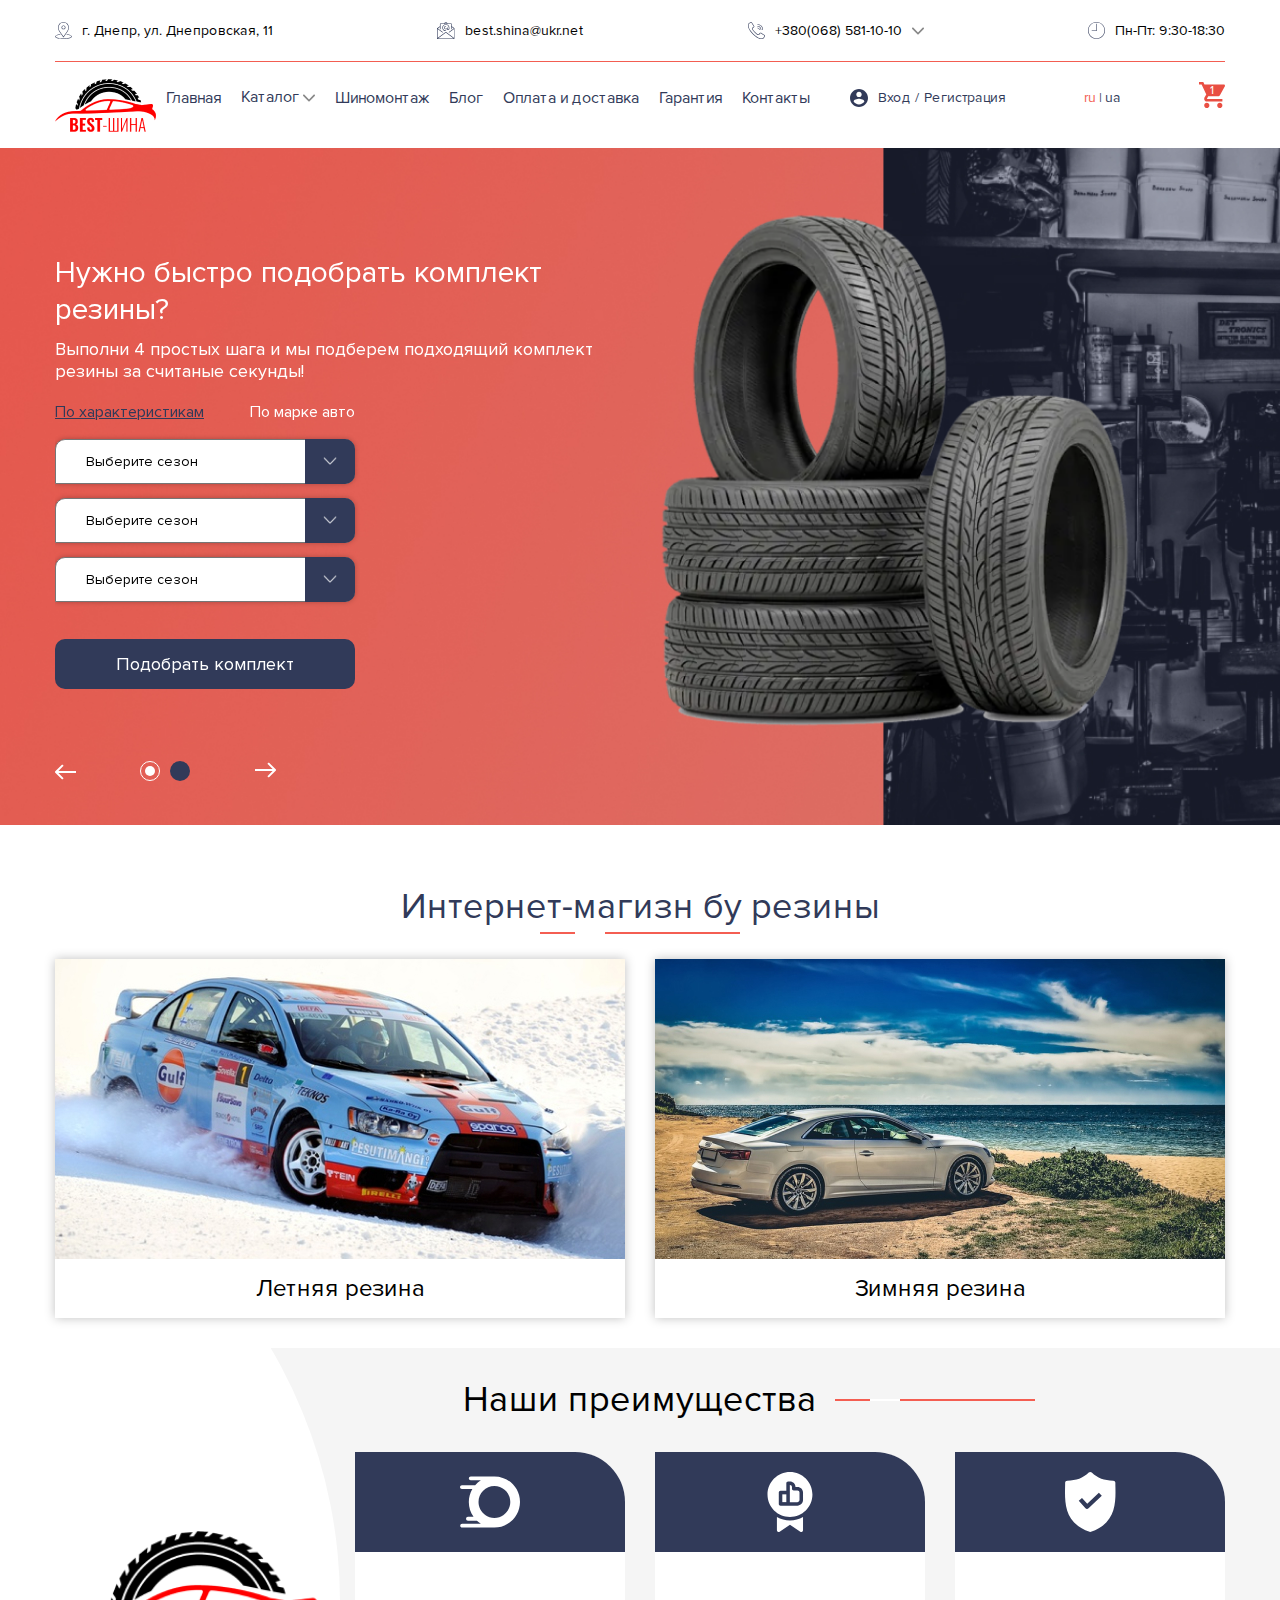
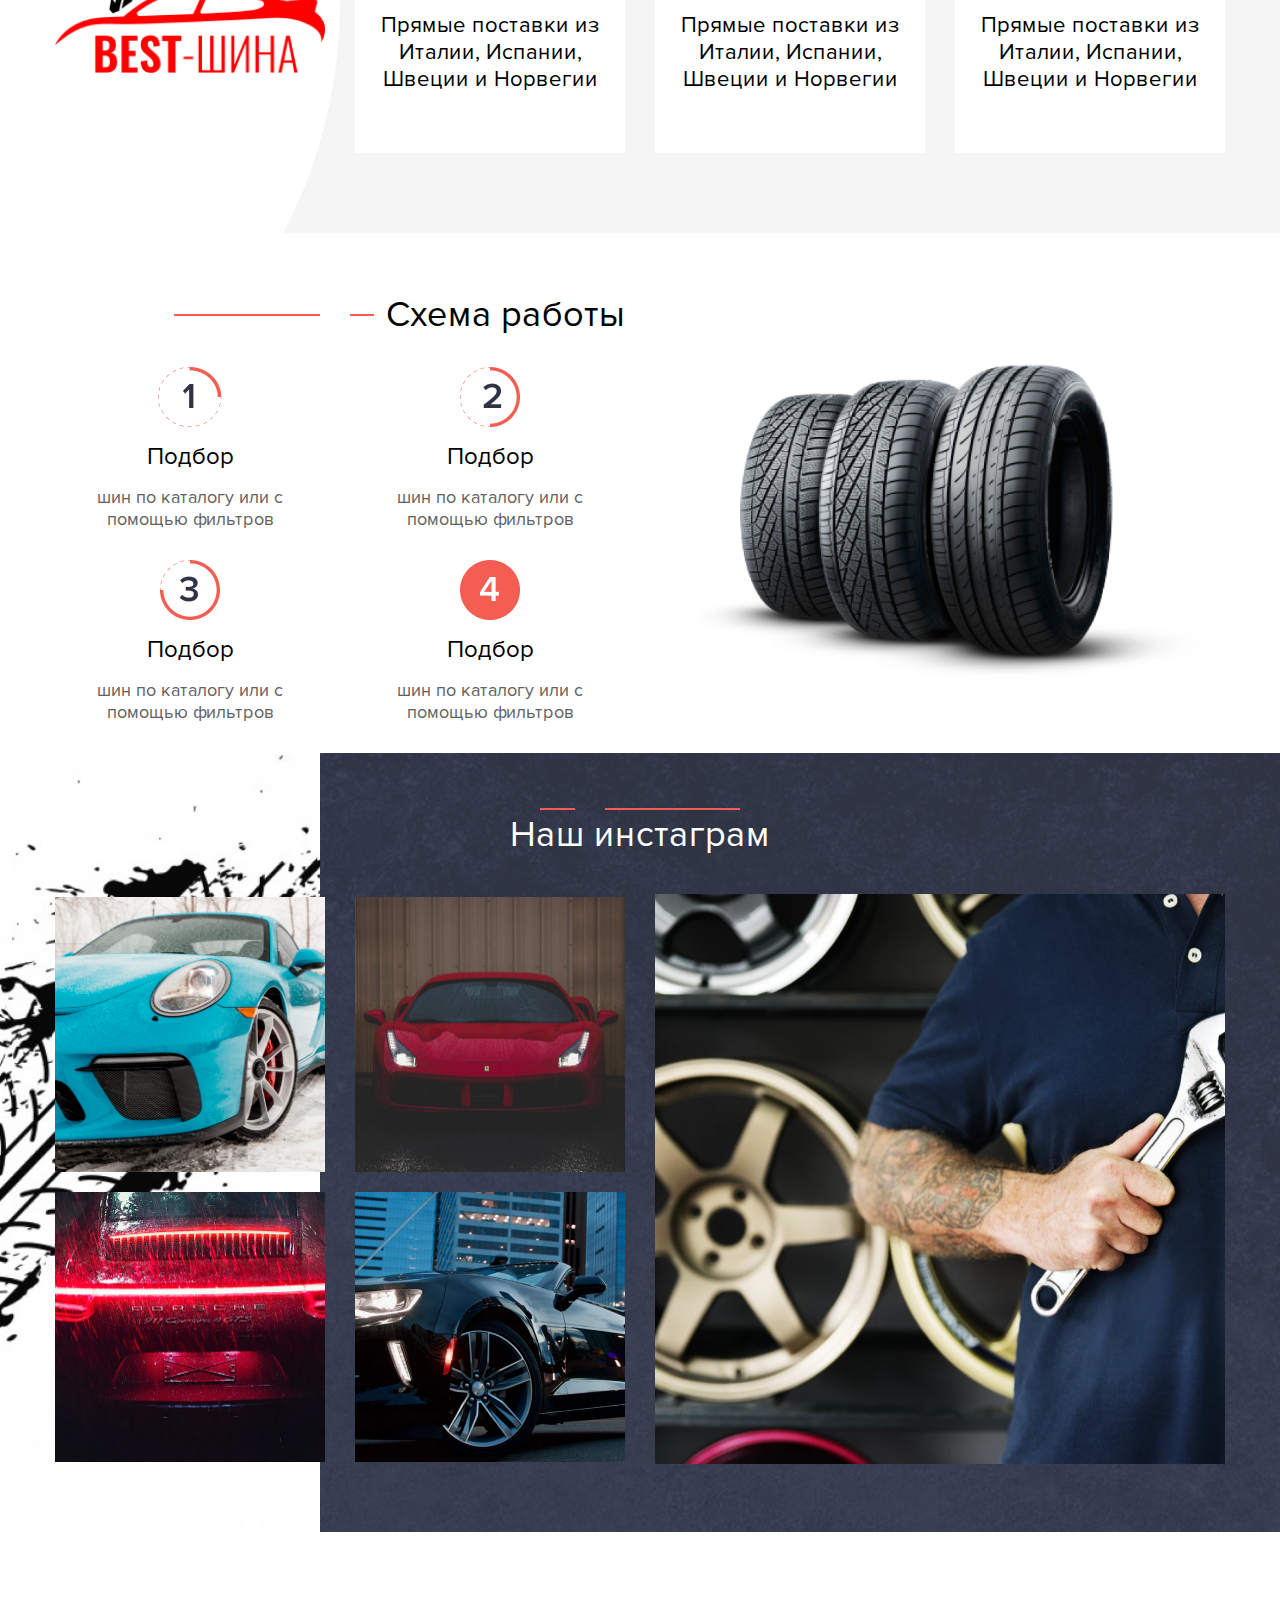
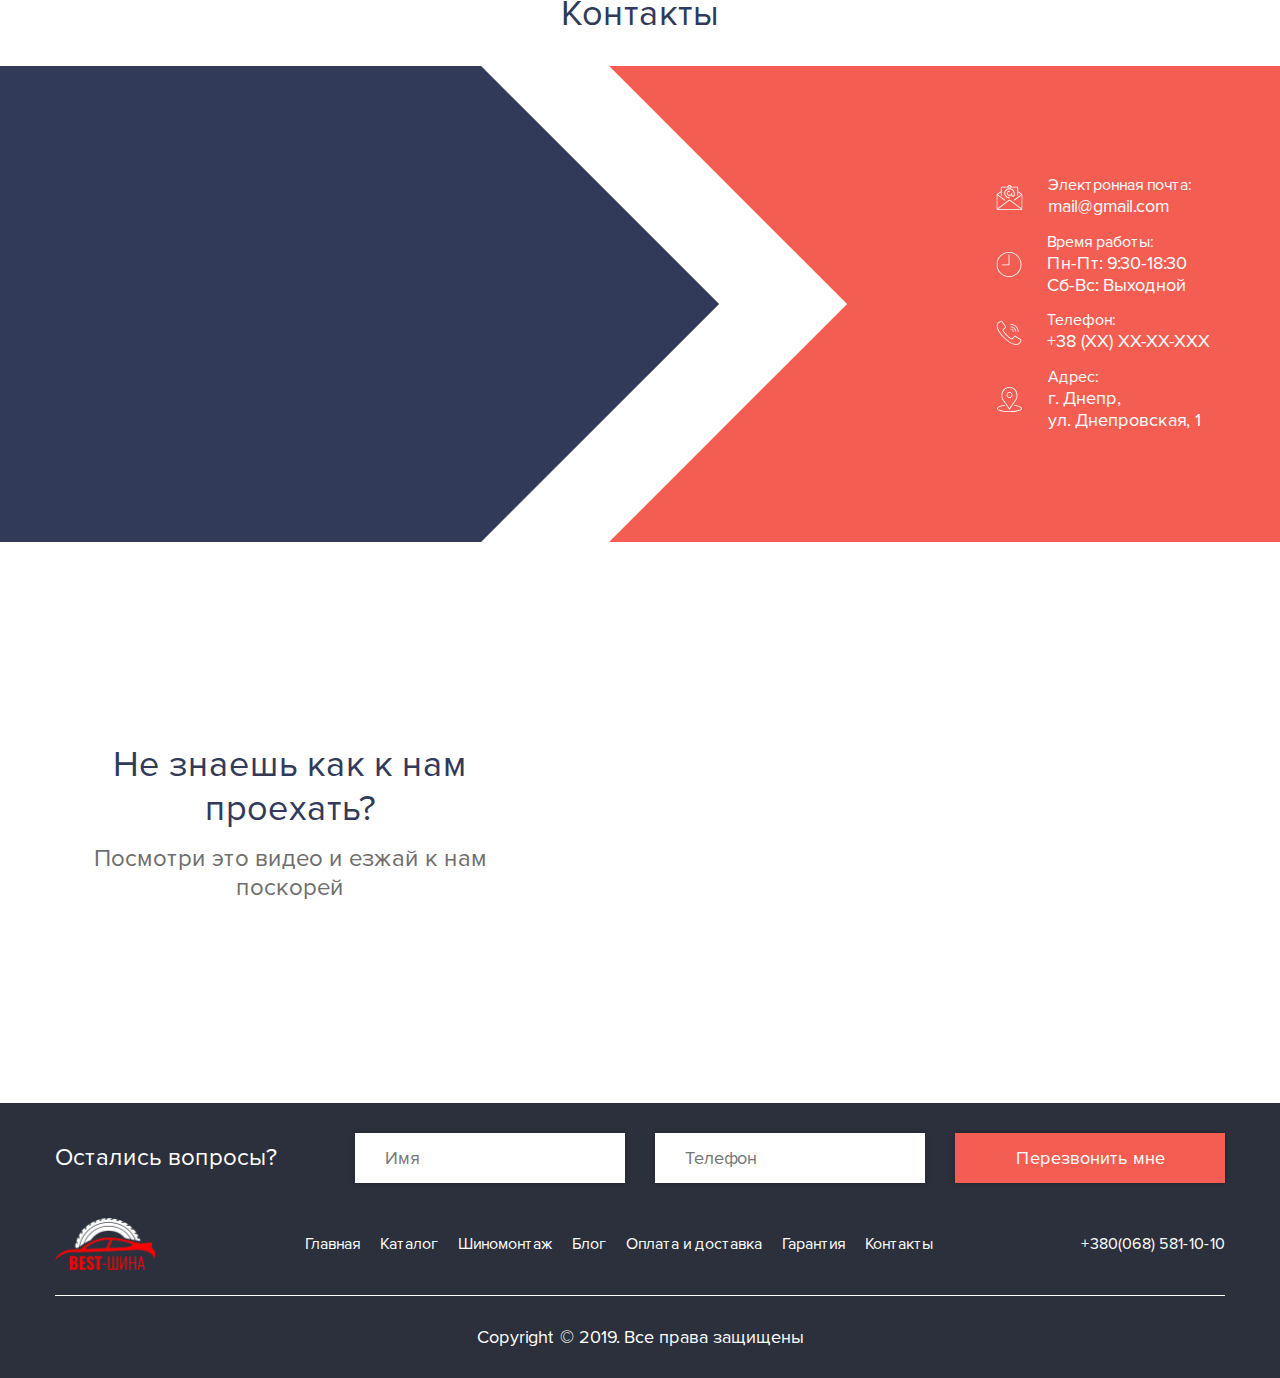
==== commit ae956665: "popup added" ====
--- a/index.html
+++ b/index.html
@@ -239,11 +239,11 @@
             <div class="wrapper">
                 <p class="advantages_section_title">Наши преимущества</p>
                 <div class="advantages_container row">
-                    <div class="advantages_container_item relative col-6 col-md-3">
+                    <div class="advantages_container_item relative col-12 col-sm-6 col-md-3">
                         <div class="circle"></div>
                         <img src="img/1.png" alt="" class="advantages_container_item_image">
                     </div>
-                    <div class="advantages_container_item col-6 col-md-3">
+                    <div class="advantages_container_item col-12 col-sm-6 col-md-3">
                             <div class="advantages_container_item_box">
                                 <div class="advantages_container_item_box_head">
                                     <img src="img/1adv.svg" alt="" class="advantages_container_item_box_head_img">
@@ -251,7 +251,7 @@
                                 <p class="advantages_container_item_box_text">Прямые поставки из Италии, Испании, Швеции и Норвегии</p>
                             </div>
                     </div>
-                    <div class="advantages_container_item col-6 col-md-3">
+                    <div class="advantages_container_item col-12 col-sm-6 col-md-3">
                             <div class="advantages_container_item_box">
                                 <div class="advantages_container_item_box_head">
                                     <img src="img/like.svg" alt="" class="advantages_container_item_box_head_img">
@@ -259,7 +259,7 @@
                                 <p class="advantages_container_item_box_text">Прямые поставки из Италии, Испании, Швеции и Норвегии</p>
                             </div>
                     </div>
-                    <div class="advantages_container_item col-6 col-md-3">
+                    <div class="advantages_container_item col-12 col-sm-6 col-md-3">
                             <div class="advantages_container_item_box">
                                 <div class="advantages_container_item_box_head">
                                     <img src="img/2adv.svg" alt="" class="advantages_container_item_box_head_img">
@@ -311,16 +311,16 @@
                 <div class="gallery_container row">
                     <div class="gallery_container_item col-12 col-md-6">
                         <div class="gallery_grid row">
-                            <div class="gallery_grid_item col-6">
+                            <div class="gallery_grid_item col-12 col-sm-6">
                                 <img src="img/gallery1.png" alt="" class="gallery_grid_item_image">
                             </div>
-                            <div class="gallery_grid_item col-6">
+                            <div class="gallery_grid_item col-12 col-sm-6">
                                 <img src="img/gallery2.png" alt="" class="gallery_grid_item_image">
                             </div>
-                            <div class="gallery_grid_item col-6">
+                            <div class="gallery_grid_item col-12 col-sm-6">
                                 <img src="img/gallery3.png" alt="" class="gallery_grid_item_image">
                             </div>
-                            <div class="gallery_grid_item col-6">
+                            <div class="gallery_grid_item col-12 col-sm-6">
                                 <img src="img/gallery4.png" alt="" class="gallery_grid_item_image">
                             </div>
                         </div>
@@ -460,6 +460,32 @@
             <p class="footer_copyright">Copyright © 2019. Все права защищены</p>
         </div>
     </footer>
+
+    <div class="modal-box">
+        <div class="overlay"></div>
+        <div class="modal_container wrapper">
+            <div class="modal_row row">
+                <div class="modal_row_item col-12 col-md-7">
+                    <img src="img/popup.png" alt="" class="modal_row_item_img">
+                </div>
+                <form class="modal_row_item col-12 col-md-5">
+                    <input type="text" class="modal_row_item_input" placeholder="Имя">
+                    <input type="tel" class="modal_row_item_input" placeholder="Телефон">
+                    <button type="submit" class="modal_row_item_btn">Оставить заявку</button>
+                </form>
+            </div>
+        </div>
+    </div>
+
+    <div class="success_modal">
+        <div class="overlay"></div>
+        <div class="success_container">
+            <p class="success_container_title">Заявка успешно отправлена! <br>
+                    Спасибо за внимание </p>
+            <a class="success_container_btn">Вернуться назад</a>
+        </div>
+    </div>
+
     <script src="libs/jquery-3.3.1/jquery.min.js"></script>
     <script src="libs/bootstrap-4.2.1/js/bootstrap.bundle.min.js"></script>
     <script src="libs/bootstrap-4.2.1/js/bootstrap.min.js"></script>
--- a/css/main.css
+++ b/css/main.css
@@ -311,6 +311,10 @@
   background-repeat: no-repeat;
 }
 
+section.first_section .section_container {
+  position: relative;
+}
+
 section.first_section .section_container .slider .slide > div {
   display: -webkit-box;
   display: -ms-flexbox;
@@ -318,6 +322,51 @@
   -webkit-box-align: center;
       -ms-flex-align: center;
           align-items: center;
+}
+
+section.first_section .section_container .arrow {
+  position: absolute;
+  top: 105%;
+  z-index: 9;
+  cursor: pointer;
+}
+
+section.first_section .section_container .arrow.left {
+  left: 0;
+}
+
+section.first_section .section_container .arrow.right {
+  left: 200px;
+  -webkit-transform: rotate(180deg);
+          transform: rotate(180deg);
+}
+
+section.first_section .section_container .slick-dots {
+  bottom: unset;
+  top: 104%;
+  width: 220px;
+}
+
+section.first_section .section_container .slick-dots li button {
+  width: 10px;
+  height: 10px;
+  background: #fff;
+  border-radius: 100%;
+  margin: 5px;
+}
+
+section.first_section .section_container .slick-dots li button:before {
+  background: #313A59;
+  color: transparent;
+  opacity: 1;
+  border-radius: 100%;
+  -webkit-transition: all .2s ease-out;
+  transition: all .2s ease-out;
+}
+
+section.first_section .section_container .slick-dots li.slick-active button:before {
+  background: transparent;
+  border: 1px solid #fff;
 }
 
 section.first_section .section_container_box {
@@ -588,6 +637,8 @@
   margin: 0 auto;
   margin-bottom: 30px;
   width: auto;
+  position: relative;
+  z-index: 3;
 }
 
 section.advantages_section .advantages_section_title::after {
@@ -624,6 +675,9 @@
 
 section.advantages_section .advantages_container_item {
   position: relative;
+  position: relative;
+  z-index: 2;
+  margin-bottom: 20px;
 }
 
 section.advantages_section .advantages_container_item .circle {
@@ -642,6 +696,10 @@
 section.advantages_section .advantages_container_item_image {
   position: relative;
   z-index: 2;
+  width: 100%;
+  max-width: 270px;
+  display: block;
+  margin: 0 auto;
 }
 
 section.advantages_section .advantages_container_item_box {
@@ -2148,6 +2206,213 @@
   display: block;
 }
 
+.modal-box {
+  position: fixed;
+  top: 0;
+  right: 0;
+  left: 0;
+  bottom: 0;
+  display: -webkit-box;
+  display: -ms-flexbox;
+  display: flex;
+  -webkit-box-orient: vertical;
+  -webkit-box-direction: normal;
+      -ms-flex-direction: column;
+          flex-direction: column;
+  -webkit-box-align: center;
+      -ms-flex-align: center;
+          align-items: center;
+  -ms-flex-pack: distribute;
+      justify-content: space-around;
+  opacity: 0;
+  visibility: hidden;
+  -webkit-transition: all .4s ease-out;
+  transition: all .4s ease-out;
+  z-index: 9999;
+}
+
+.modal-box.active {
+  opacity: 1;
+  visibility: visible;
+}
+
+.modal-box .overlay {
+  position: absolute;
+  top: 0;
+  left: 0;
+  bottom: 0;
+  right: 0;
+  background: white;
+  z-index: 1;
+}
+
+.modal-box .modal_container {
+  position: relative;
+  z-index: 2;
+}
+
+.modal-box .modal_container .modal_row {
+  -webkit-box-align: center;
+      -ms-flex-align: center;
+          align-items: center;
+  margin: 0;
+}
+
+.modal-box .modal_container .modal_row_item {
+  display: -webkit-box;
+  display: -ms-flexbox;
+  display: flex;
+  -webkit-box-orient: vertical;
+  -webkit-box-direction: normal;
+      -ms-flex-direction: column;
+          flex-direction: column;
+  -webkit-box-align: center;
+      -ms-flex-align: center;
+          align-items: center;
+}
+
+.modal-box .modal_container .modal_row_item_img {
+  width: 100%;
+  position: relative;
+  z-index: 2;
+}
+
+.modal-box .modal_container .modal_row_item_input {
+  padding: 12px 30px;
+  -webkit-box-sizing: border-box;
+          box-sizing: border-box;
+  width: 100%;
+  font-family: "Proxima Nova";
+  line-height: normal;
+  font-size: 22px;
+  margin-bottom: 20px;
+  color: #888888;
+  position: relative;
+  z-index: 2;
+}
+
+.modal-box .modal_container .modal_row_item_btn {
+  margin-top: 10px;
+  background: #099DEF;
+  -webkit-box-shadow: 0px 0px 5px rgba(0, 0, 0, 0.25);
+          box-shadow: 0px 0px 5px rgba(0, 0, 0, 0.25);
+  font-family: "Proxima Nova";
+  line-height: normal;
+  font-size: 18px;
+  width: 100%;
+  border: none;
+  text-align: center;
+  padding: 14px;
+  color: #FFFFFF;
+  position: relative;
+  z-index: 2;
+}
+
+.modal-box .modal_container .modal_row form.modal_row_item {
+  -webkit-box-shadow: 0px 0px 10px rgba(0, 0, 0, 0.25);
+          box-shadow: 0px 0px 10px rgba(0, 0, 0, 0.25);
+  padding: 50px;
+  -webkit-box-sizing: border-box;
+          box-sizing: border-box;
+  height: 100%;
+}
+
+.modal-box .modal_container .modal_row form.modal_row_item::before {
+  position: absolute;
+  top: 0;
+  right: 0;
+  width: 100vw;
+  bottom: 0;
+  background: #f5f5f5;
+  content: '';
+  z-index: -1;
+}
+
+.success_modal {
+  position: fixed;
+  top: 0;
+  right: 0;
+  left: 0;
+  bottom: 0;
+  z-index: 999;
+  display: -webkit-box;
+  display: -ms-flexbox;
+  display: flex;
+  -webkit-box-orient: vertical;
+  -webkit-box-direction: normal;
+      -ms-flex-direction: column;
+          flex-direction: column;
+  -webkit-box-align: center;
+      -ms-flex-align: center;
+          align-items: center;
+  -webkit-box-pack: center;
+      -ms-flex-pack: center;
+          justify-content: center;
+  opacity: 0;
+  visibility: hidden;
+  -webkit-transition: all .4s ease-out;
+  transition: all .4s ease-out;
+}
+
+.success_modal.active {
+  opacity: 1;
+  visibility: visible;
+}
+
+.success_modal .overlay {
+  position: absolute;
+  top: 0;
+  right: 0;
+  left: 0;
+  bottom: 0;
+  z-index: 1;
+  background: #fff;
+}
+
+.success_modal .success_container {
+  position: relative;
+  z-index: 2;
+  display: -webkit-box;
+  display: -ms-flexbox;
+  display: flex;
+  -webkit-box-orient: vertical;
+  -webkit-box-direction: normal;
+      -ms-flex-direction: column;
+          flex-direction: column;
+  -webkit-box-align: center;
+      -ms-flex-align: center;
+          align-items: center;
+  max-width: 570px;
+  width: 100%;
+  background: #099DEF;
+  padding: 30px;
+  -webkit-box-sizing: border-box;
+          box-sizing: border-box;
+}
+
+.success_modal .success_container_title {
+  font-family: "Proxima Nova";
+  width: 100%;
+  line-height: normal;
+  font-size: 36px;
+  text-align: center;
+  margin-bottom: 60px;
+  color: #FFFFFF;
+}
+
+.success_modal .success_container_btn {
+  width: 100%;
+  max-width: 370px;
+  padding: 14px;
+  text-align: center;
+  line-height: normal;
+  font-family: "Proxima Nova";
+  font-size: 18px;
+  text-align: center;
+  background: #fff;
+  color: #099DEF !important;
+}
+
 @media screen and (max-width: 1100px) {
   header.header .header_container_lower_link {
     padding-left: 5px;
@@ -2226,6 +2491,9 @@
   }
   section.shin_advantages .advantages_container_box_text p {
     font-size: 18px;
+  }
+  .bg-2 {
+    display: none;
   }
 }
 
@@ -2285,6 +2553,23 @@
   }
 }
 
+@media screen and (max-width: 600px) {
+  section.first_section .section_container .slider .slide > div {
+    -webkit-box-orient: vertical;
+    -webkit-box-direction: normal;
+        -ms-flex-direction: column;
+            flex-direction: column;
+  }
+  section.first_section .section_container_box {
+    max-width: unset;
+    width: 100%;
+  }
+  section.first_section .section_container_image {
+    margin-top: 30px;
+    width: 100%;
+  }
+}
+
 @media screen and (max-width: 500px) {
   section.contacts_section .contacts_container_box_map iframe {
     height: 300px;
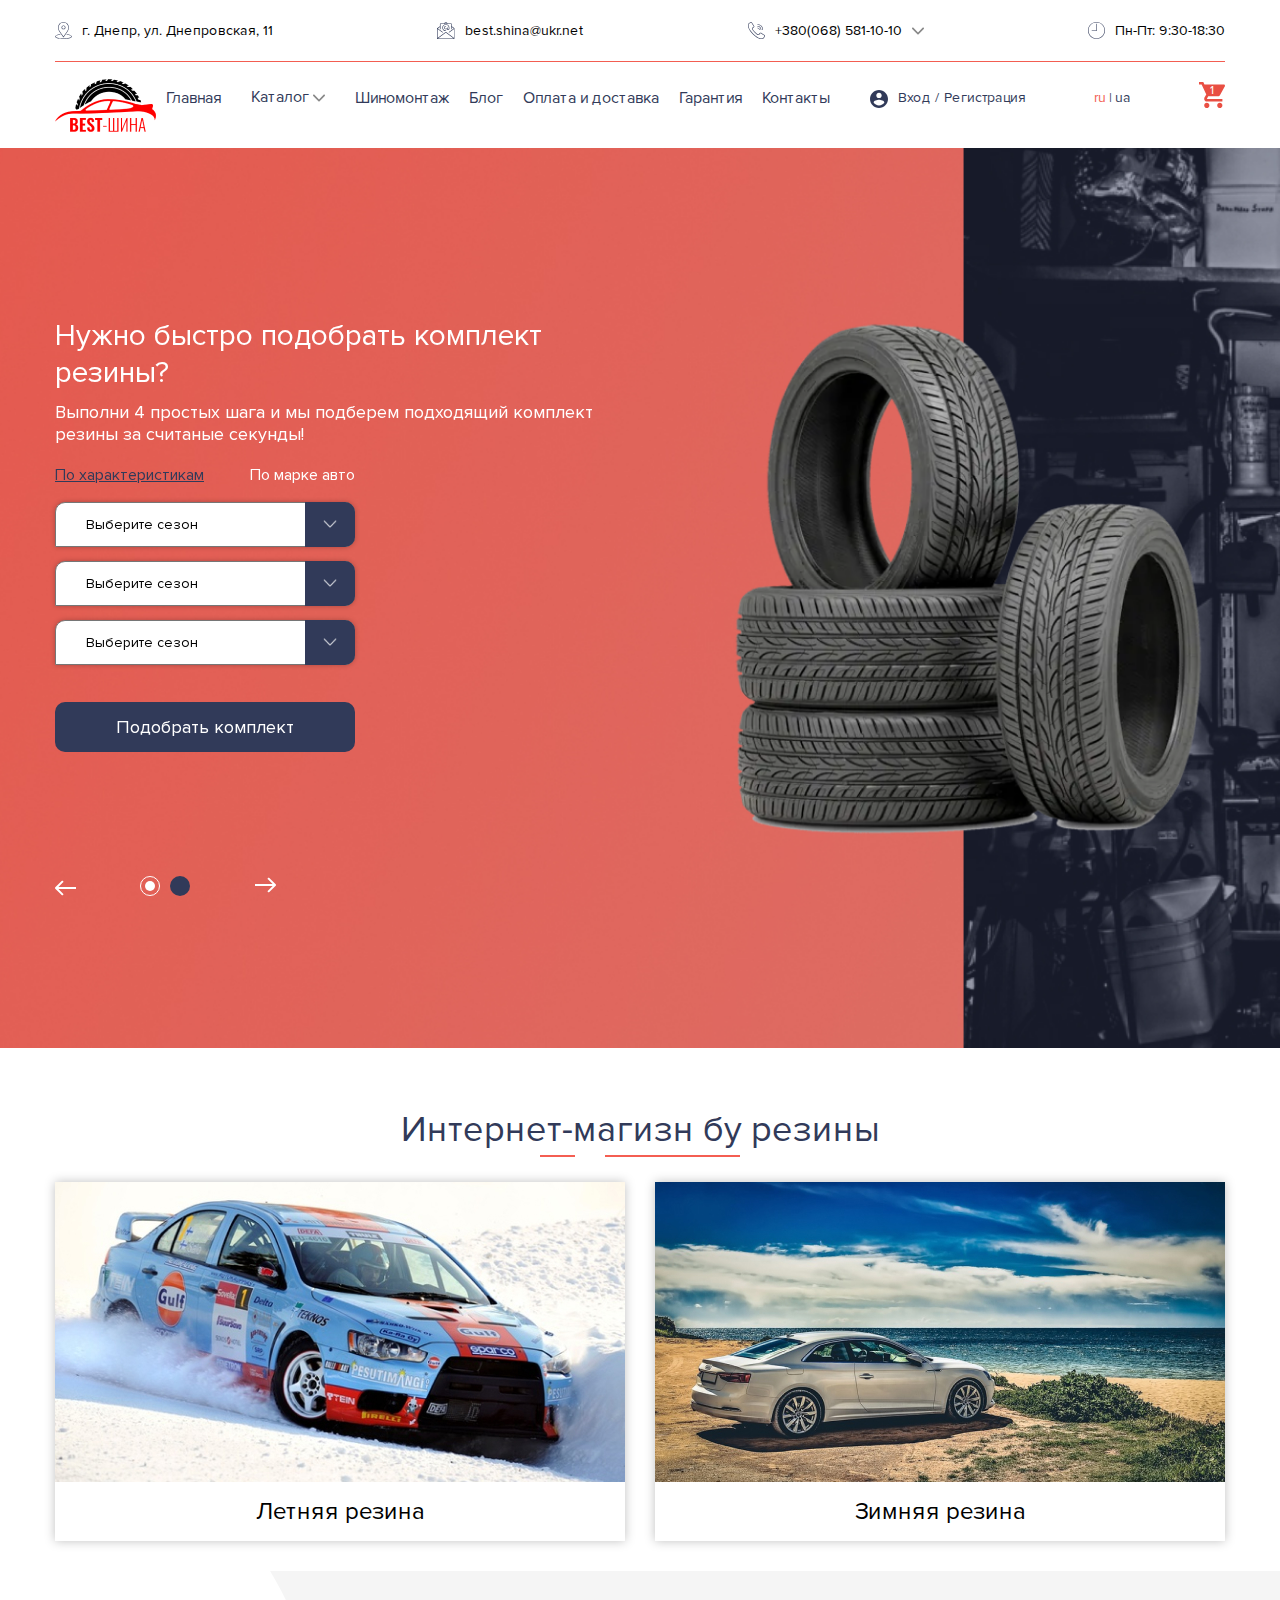
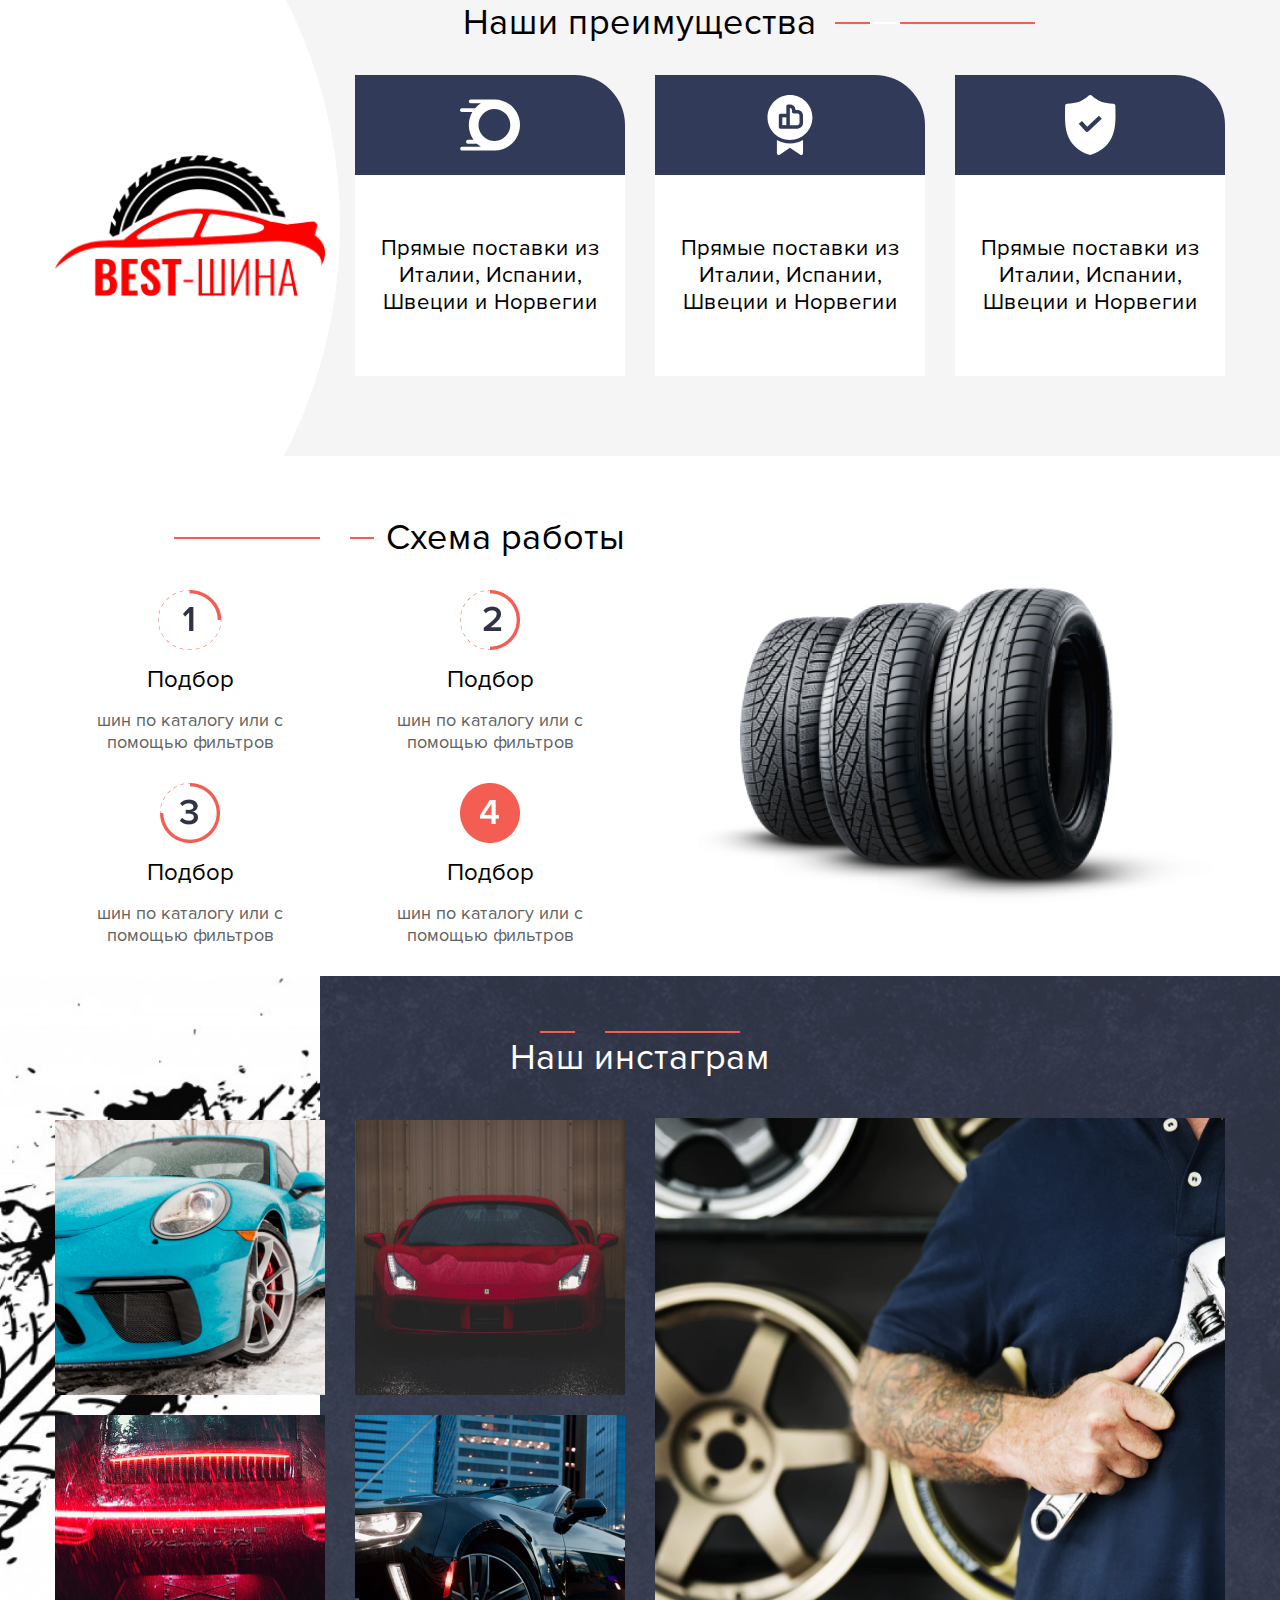
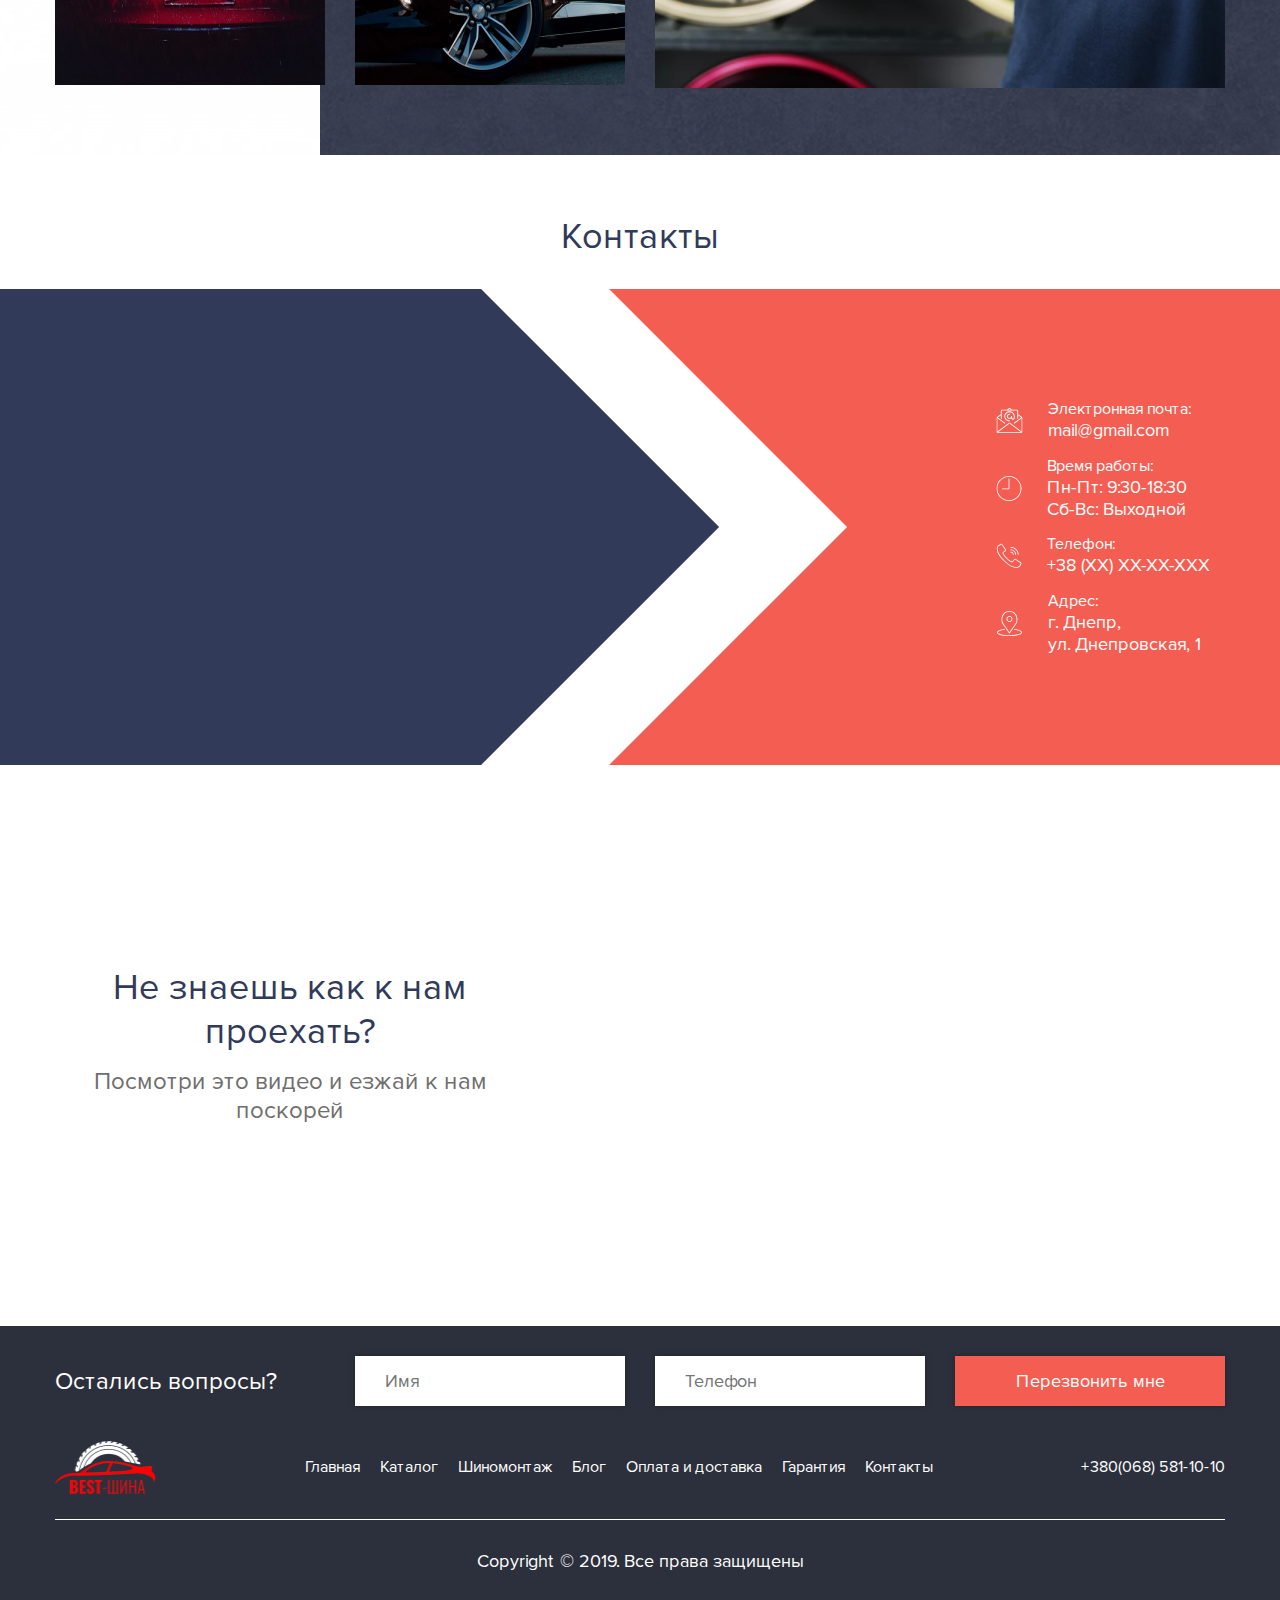
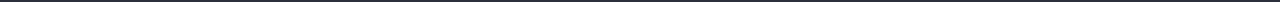
==== commit 1f70cc33: "make edits" ====
--- a/index.html
+++ b/index.html
@@ -20,16 +20,16 @@
             <div class="header_container">
                 <div class="header_container_upper">
                     <a class="header_container_upper_box tablet_hidden">
-                        <img src="img/Иконки/placeholder.svg" alt="" class="header_container_upper_box_icon">
+                        <img src="img//placeholder.svg" alt="" class="header_container_upper_box_icon">
                         <p class="header_container_upper_box_text">г. Днепр, ул. Днепровская, 11</p>
                     </a>
                     <a class="header_container_upper_box">
-                        <img src="img/Иконки/email.svg" alt="" class="header_container_upper_box_icon">
+                        <img src="img//email.svg" alt="" class="header_container_upper_box_icon">
                         <p class="header_container_upper_box_text">best.shina@ukr.net</p>
                     </a>
                     <div class="header_container_upper_box">
                         <a class="header_container_upper_box_link">
-                            <img src="img/Иконки/phone.svg" alt="" class="header_container_upper_box_icon">
+                            <img src="img//phone.svg" alt="" class="header_container_upper_box_icon">
                             <p class="header_container_upper_box_text">+380(068) 581-10-10</p>
                         </a>
                         <svg class="header_container_upper_box_arrow" width="12" height="8" viewBox="0 0 12 8" fill="none" xmlns="http://www.w3.org/2000/svg">
@@ -40,7 +40,7 @@
                         </div>
                     </div>
                     <a class="header_container_upper_box  tablet_hidden">
-                        <img src="img/Иконки/time.svg" alt="" class="header_container_upper_box_icon">
+                        <img src="img//time.svg" alt="" class="header_container_upper_box_icon">
                         <p class="header_container_upper_box_text">Пн-Пт: 9:30-18:30</p>
                     </a>
                 </div>
@@ -69,7 +69,9 @@
                         <a href="" class="header_container_lower_link">Гарантия</a>
                         <a href="" class="header_container_lower_link">Контакты</a>
                         <div class="header_container_lower_auth">
-                            <img src="img/Иконки/account.svg" alt="" class="header_container_lower_auth_icon">
+                            <a href="#" class="header_container_lower_auth_icon">
+                                    <img src="img//account.svg" alt="" class="">
+                            </a>
                             <a href="#" class="header_container_lower_auth_link">Вход</a>
                             <span class="header_container_lower_auth_span">/</span>
                             <a href="#" class="header_container_lower_auth_link">Регистрация</a>
@@ -81,10 +83,10 @@
                         <a href="#" class="header_container_lower_lang">ua</a>
                     </div>
                     <a href="#" class="header_container_lower_basket">
-                        <img src="img/Иконки/shopping-cart.svg" alt="" class="header_container_lower_basket_icon">
+                        <img src="img//shopping-cart.svg" alt="" class="header_container_lower_basket_icon">
                         <p class="header_container_lower_basket_count">1</p>
                     </a>
-                    <img src="img/Иконки/menu.png" alt="" class="header_container_lower_menu">
+                    <img src="img//menu.png" alt="" class="header_container_lower_menu">
                 </div>
             </div>
         </div>
@@ -94,120 +96,82 @@
         <section class="first_section">
             <div class="wrapper">
                 <div class="section_container">
+                    <form class="section_container_box">
+                            <p class="section_container_box_title">Нужно быстро подобрать комплект резины?</p>
+                            <p class="section_container_box_subtitle">Выполни 4 простых шага и мы подберем подходящий комплект резины за считаные секунды!</p>
+                            <div class="section_container_box_tabul">
+                                <a class="section_container_box_tabul_item active" data-tabul="#tabul1">По характеристикам</a>
+                                <a class="section_container_box_tabul_item" data-tabul="#tabul2">По марке авто</a>
+                            </div>
+                            <div class="section_container_box_dropdown active" id="tabul1">
+                                <label for="">
+                                    <select name="" id="">
+                                        <option value="" disabled selected>Выберите сезон</option>
+                                        <option value="">Value</option>
+                                        <option value="">Value</option>
+                                        <option value="">Value</option>
+                                        <option value="">Value</option>
+                                    </select>
+                                </label>
+                                <label for="">
+                                    <select name="" id="">
+                                            <option value="" disabled selected>Выберите сезон</option>
+                                        <option value="">Value</option>
+                                        <option value="">Value</option>
+                                        <option value="">Value</option>
+                                        <option value="">Value</option>
+                                    </select>
+                                </label>
+                                <label for="">
+                                    <select name="" id="">
+                                            <option value="" disabled selected>Выберите сезон</option>
+                                        <option value="">Value</option>
+                                        <option value="">Value</option>
+                                        <option value="">Value</option>
+                                        <option value="">Value</option>
+                                    </select>
+                                </label>
+                            </div>
+                            <div class="section_container_box_dropdown" id="tabul2">
+                                <label for="">
+                                    <select name="" id="">
+                                        <option value="" disabled selected>Выберите сезон 11</option>
+                                        <option value="">Value</option>
+                                        <option value="">Value</option>
+                                        <option value="">Value</option>
+                                        <option value="">Value</option>
+                                    </select>
+                                </label>
+                                <label for="">
+                                    <select name="" id="">
+                                            <option value="" disabled selected>Выберите сезон 11</option>
+                                        <option value="">Value</option>
+                                        <option value="">Value</option>
+                                        <option value="">Value</option>
+                                        <option value="">Value</option>
+                                    </select>
+                                </label>
+                                <label for="">
+                                    <select name="" id="">
+                                            <option value="" disabled selected>Выберите сезон 11</option>
+                                        <option value="">Value</option>
+                                        <option value="">Value</option>
+                                        <option value="">Value</option>
+                                        <option value="">Value</option>
+                                    </select>
+                                </label>
+                            </div>
+                            <button type="submit" class="section_container_box_button">Подобрать комплект</button>
+                        </form>
                     <div class="slider">
                         <div class="slide">
                             <div>
-                                    <form class="section_container_box">
-                                            <p class="section_container_box_title">Нужно быстро подобрать комплект резины?</p>
-                                            <p class="section_container_box_subtitle">Выполни 4 простых шага и мы подберем подходящий комплект резины за считаные секунды!</p>
-                                            <div class="section_container_box_tabul">
-                                                <a class="section_container_box_tabul_item active" data-tabul="#tabul1">По характеристикам</a>
-                                                <a class="section_container_box_tabul_item" data-tabul="#tabul2">По марке авто</a>
-                                            </div>
-                                            <div class="section_container_box_dropdown active" id="tabul1">
-                                                <label for="">
-                                                    <select name="" id="">
-                                                        <option value="" disabled selected>Выберите сезон</option>
-                                                        <option value="">Value</option>
-                                                        <option value="">Value</option>
-                                                        <option value="">Value</option>
-                                                        <option value="">Value</option>
-                                                    </select>
-                                                </label>
-                                                <label for="">
-                                                    <select name="" id="">
-                                                            <option value="" disabled selected>Выберите сезон</option>
-                                                        <option value="">Value</option>
-                                                        <option value="">Value</option>
-                                                        <option value="">Value</option>
-                                                        <option value="">Value</option>
-                                                    </select>
-                                                </label>
-                                                <label for="">
-                                                    <select name="" id="">
-                                                            <option value="" disabled selected>Выберите сезон</option>
-                                                        <option value="">Value</option>
-                                                        <option value="">Value</option>
-                                                        <option value="">Value</option>
-                                                        <option value="">Value</option>
-                                                    </select>
-                                                </label>
-                                            </div>
-                                            <div class="section_container_box_dropdown" id="tabul2">
-                                                <label for="">
-                                                    <select name="" id="">
-                                                        <option value="" disabled selected>Выберите сезон 11</option>
-                                                        <option value="">Value</option>
-                                                        <option value="">Value</option>
-                                                        <option value="">Value</option>
-                                                        <option value="">Value</option>
-                                                    </select>
-                                                </label>
-                                                <label for="">
-                                                    <select name="" id="">
-                                                            <option value="" disabled selected>Выберите сезон 11</option>
-                                                        <option value="">Value</option>
-                                                        <option value="">Value</option>
-                                                        <option value="">Value</option>
-                                                        <option value="">Value</option>
-                                                    </select>
-                                                </label>
-                                                <label for="">
-                                                    <select name="" id="">
-                                                            <option value="" disabled selected>Выберите сезон 11</option>
-                                                        <option value="">Value</option>
-                                                        <option value="">Value</option>
-                                                        <option value="">Value</option>
-                                                        <option value="">Value</option>
-                                                    </select>
-                                                </label>
-                                            </div>
-                                            <button type="submit" class="section_container_box_button">Подобрать комплект</button>
-                                        </form>
                                         <img src="img/image4.png" alt="" class="section_container_image">
                             </div>
                             
                         </div>
                         <div class="slide">
                             <div>
-                                    <form class="section_container_box">
-                                            <p class="section_container_box_title">Нужно быстро подобрать комплект резины?</p>
-                                            <p class="section_container_box_subtitle">Выполни 4 простых шага и мы подберем подходящий комплект резины за считаные секунды!</p>
-                                            <div class="section_container_box_tabul">
-                                                <p class="section_container_box_tabul_item active">По характеристикам</p>
-                                                <p class="section_container_box_tabul_item">По марке авто</p>
-                                            </div>
-                                            <div class="section_container_box_dropdown">
-                                                <label for="">
-                                                    <select name="" id="">
-                                                        <option value="" disabled selected>Выберите сезон</option>
-                                                        <option value="">Value</option>
-                                                        <option value="">Value</option>
-                                                        <option value="">Value</option>
-                                                        <option value="">Value</option>
-                                                    </select>
-                                                </label>
-                                                <label for="">
-                                                    <select name="" id="">
-                                                            <option value="" disabled selected>Выберите сезон</option>
-                                                        <option value="">Value</option>
-                                                        <option value="">Value</option>
-                                                        <option value="">Value</option>
-                                                        <option value="">Value</option>
-                                                    </select>
-                                                </label>
-                                                <label for="">
-                                                    <select name="" id="">
-                                                            <option value="" disabled selected>Выберите сезон</option>
-                                                        <option value="">Value</option>
-                                                        <option value="">Value</option>
-                                                        <option value="">Value</option>
-                                                        <option value="">Value</option>
-                                                    </select>
-                                                </label>
-                                            </div>
-                                            <button type="submit" class="section_container_box_button">Подобрать комплект</button>
-                                        </form>
                                         <img src="img/image4.png" alt="" class="section_container_image">
                             </div>
                             
@@ -486,6 +450,17 @@
         </div>
     </div>
 
+    <div class="menu-container">
+        <a href="#" class="menu-container_item">Главная</a>
+        <a href="#" class="menu-container_item">Каталог</a>
+        <a href="#" class="menu-container_item">Шиномонтаж </a>
+        <a href="#" class="menu-container_item">Блог</a>
+        <a href="#" class="menu-container_item">Оплата и доставка </a>
+        <a href="#" class="menu-container_item">Гарантия</a>
+        <a href="#" class="menu-container_item">Контакты</a>
+        <img src="img/close.svg" alt="" class="menu_closer">
+    </div>
+
     <script src="libs/jquery-3.3.1/jquery.min.js"></script>
     <script src="libs/bootstrap-4.2.1/js/bootstrap.bundle.min.js"></script>
     <script src="libs/bootstrap-4.2.1/js/bootstrap.min.js"></script>
--- a/css/main.css
+++ b/css/main.css
@@ -173,6 +173,7 @@
 }
 
 header.header .header_container_lower_box_link {
+  padding: 25px 10px 40px 10px;
   font-family: "Proxima Nova";
   line-height: normal;
   font-size: 16px;
@@ -309,6 +310,17 @@
   background-size: cover;
   background-position: center;
   background-repeat: no-repeat;
+  min-height: 100vh;
+  display: -webkit-box;
+  display: -ms-flexbox;
+  display: flex;
+  -webkit-box-orient: vertical;
+  -webkit-box-direction: normal;
+      -ms-flex-direction: column;
+          flex-direction: column;
+  -webkit-box-pack: center;
+      -ms-flex-pack: center;
+          justify-content: center;
 }
 
 section.first_section .section_container {
@@ -322,6 +334,11 @@
   -webkit-box-align: center;
       -ms-flex-align: center;
           align-items: center;
+  -webkit-box-pack: end;
+      -ms-flex-pack: end;
+          justify-content: flex-end;
+  position: relative;
+  z-index: 2;
 }
 
 section.first_section .section_container .arrow {
@@ -371,7 +388,8 @@
 
 section.first_section .section_container_box {
   max-width: 570px;
-  width: 50%;
+  width: 100%;
+  top: 0;
   display: -webkit-box;
   display: -ms-flexbox;
   display: flex;
@@ -382,6 +400,8 @@
   -webkit-box-align: start;
       -ms-flex-align: start;
           align-items: flex-start;
+  position: absolute;
+  z-index: 3;
 }
 
 section.first_section .section_container_box_title {
@@ -1528,6 +1548,9 @@
 
 section.basket_section {
   padding: 60px 0;
+}
+
+section.basket_section .divTable {
   overflow: auto;
 }
 
@@ -2413,6 +2436,53 @@
   color: #099DEF !important;
 }
 
+.menu-container {
+  position: fixed;
+  top: 0;
+  bottom: 0;
+  right: 0;
+  background: #fff;
+  display: -webkit-box;
+  display: -ms-flexbox;
+  display: flex;
+  -webkit-box-orient: vertical;
+  -webkit-box-direction: normal;
+      -ms-flex-direction: column;
+          flex-direction: column;
+  -webkit-box-pack: center;
+      -ms-flex-pack: center;
+          justify-content: center;
+  padding: 20px 40px;
+  -webkit-transform: translateX(100%);
+          transform: translateX(100%);
+  -webkit-transition: all .4s ease-out;
+  transition: all .4s ease-out;
+}
+
+.menu-container.active {
+  -webkit-transform: none;
+          transform: none;
+}
+
+.menu-container_item {
+  padding: 5px 0;
+  margin: 5px 0;
+  font-family: "Proxima Nova";
+  line-height: normal;
+  font-size: 18px;
+  -webkit-transition: all .2s ease-out;
+  transition: all .2s ease-out;
+  color: #313A59;
+}
+
+.menu-container .menu_closer {
+  position: absolute;
+  top: 20px;
+  right: 20px;
+  width: 25px;
+  cursor: pointer;
+}
+
 @media screen and (max-width: 1100px) {
   header.header .header_container_lower_link {
     padding-left: 5px;
@@ -2428,8 +2498,40 @@
   }
 }
 
+@media screen and (max-width: 1000px) {
+  section.first_section .section_container_box {
+    position: static;
+    margin: 0 auto;
+    display: -webkit-box;
+    display: -ms-flexbox;
+    display: flex;
+    -webkit-box-orient: vertical;
+    -webkit-box-direction: normal;
+        -ms-flex-direction: column;
+            flex-direction: column;
+  }
+  section.first_section .section_container .slider .slide > div {
+    -webkit-box-pack: center;
+        -ms-flex-pack: center;
+            justify-content: center;
+    margin-top: 30px;
+  }
+  section.first_section .section_container .slick-dots {
+    left: 50%;
+    -webkit-transform: translateX(-50%);
+            transform: translateX(-50%);
+  }
+  section.first_section .section_container .arrow.right {
+    left: unset;
+    right: 20%;
+  }
+  section.first_section .section_container .arrow.left {
+    left: 20%;
+  }
+}
+
 @media screen and (max-width: 991px) {
-  .header_container_lower_menu {
+  .header.header .header_container_lower .header_container_lower_menu {
     display: block;
     width: 30px;
   }
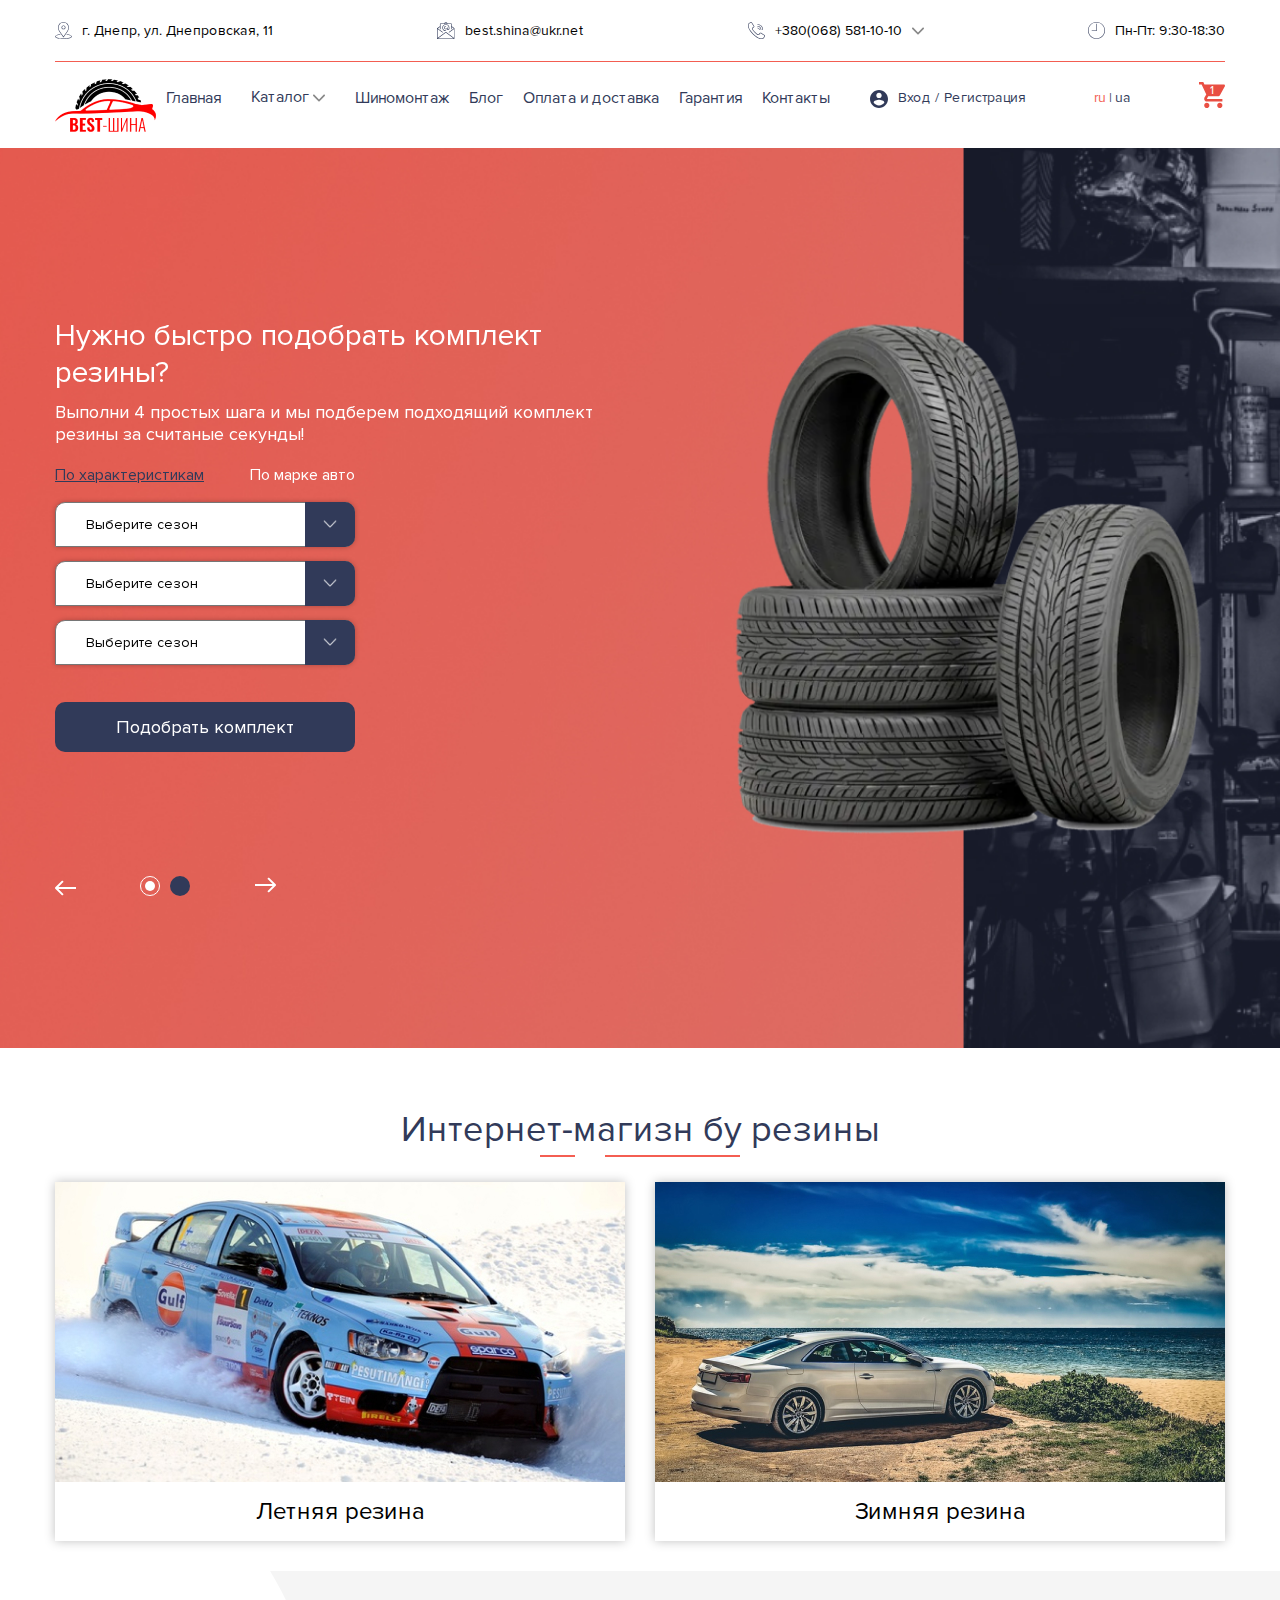
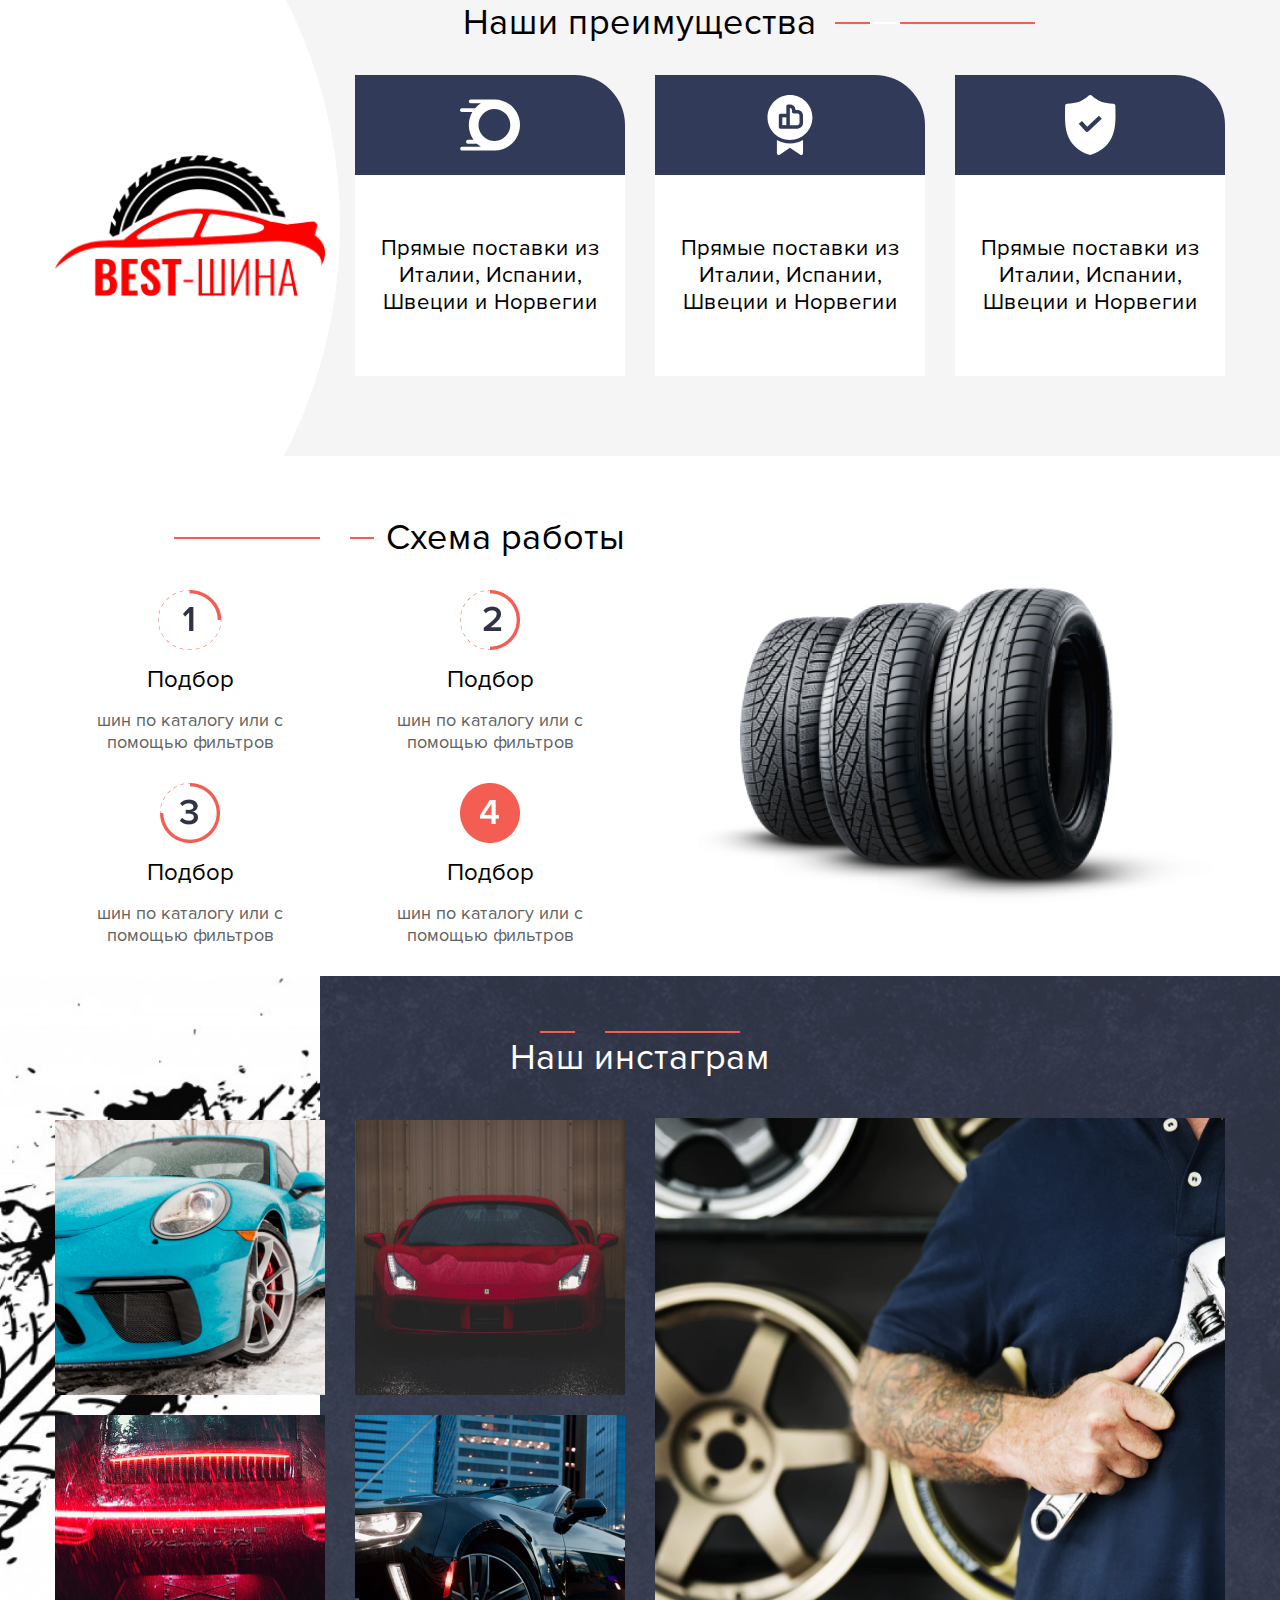
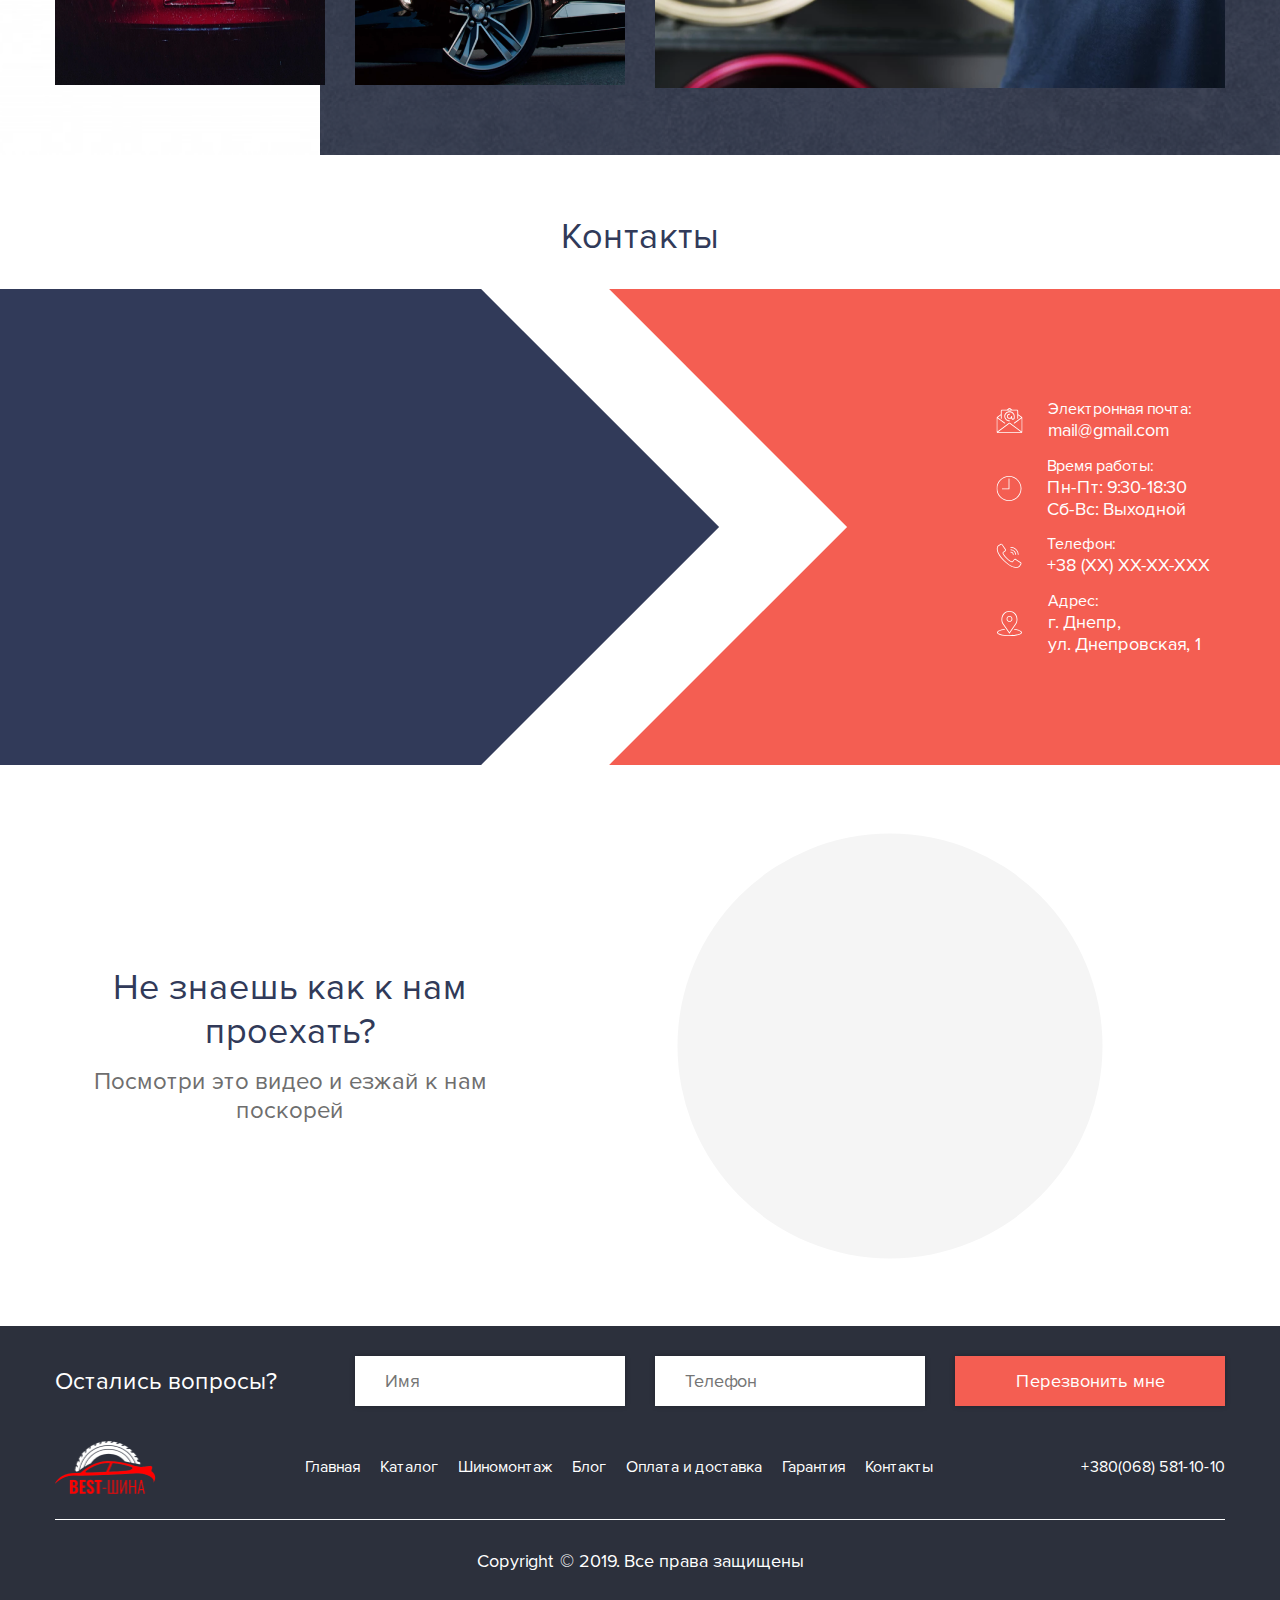
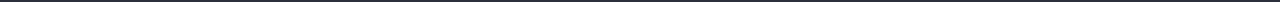
==== commit 0a3a815b: "edit header amd pages" ====
--- a/index.html
+++ b/index.html
@@ -296,96 +296,99 @@
             </div>
         </section>
 
+        
+
         <section class="contacts_section">
-            <div class="wrapper">
-                <p class="contacts_title">Контакты</p>
-            </div>
-            <div class="contacts_container">
-                <div class="contacts_square contacts_square-first"></div>
-                <div class="contacts_square contacts_square-second"></div>
                 <div class="wrapper">
-                    <div class="contacts_container_box">
-                        <div class="contacts_container_box_map">
-                                <iframe src="https://www.google.com/maps/embed?pb=!1m18!1m12!1m3!1d1653.4568336231137!2d-118.81250339318277!3d34.02042693286565!2m3!1f0!2f0!3f0!3m2!1i1024!2i768!4f13.1!3m3!1m2!1s0x80e818f60ea743e3%3A0x977a2be891013d37!2sMalibu+Playhouse!5e0!3m2!1sru!2sua!4v1551993176176" width="600" height="450" frameborder="0" style="border:0" allowfullscreen></iframe>
-                        </div>
-                        <div class="contacts_container_box_card">
-                            <div class="contacts_container_box_card_item">
-                                    <svg class="contacts_container_box_card_item_icon" width="27" height="25" viewBox="0 0 27 25" fill="none" xmlns="http://www.w3.org/2000/svg">
-                                        <g clip-path="url(#clip0)">
-                                        <path d="M26.4948 9.55715C26.4921 9.52844 26.4861 9.50007 26.477 9.47258C26.4711 9.44801 26.4628 9.42404 26.4523 9.40089C26.4402 9.37828 26.4257 9.3569 26.409 9.33712C26.3923 9.31363 26.3729 9.292 26.3514 9.27252C26.3444 9.26671 26.3414 9.25875 26.334 9.25294L22.1665 6.14072V2.91516C22.1665 2.2248 21.5844 1.6651 20.8664 1.6651H16.1701L14.2897 0.261268C13.8252 -0.0870894 13.1738 -0.0870894 12.7093 0.261268L10.8285 1.6651H6.13223C5.41425 1.6651 4.83217 2.22475 4.83217 2.91516V6.14077L0.665911 9.25299C0.658547 9.25884 0.6555 9.26676 0.648593 9.27257C0.62701 9.292 0.607662 9.31368 0.590954 9.33717C0.574297 9.35695 0.559773 9.37828 0.547635 9.40094C0.537123 9.42404 0.528896 9.44806 0.522954 9.47262C0.513915 9.49973 0.507973 9.52766 0.50518 9.55598C0.50518 9.56472 0.5 9.57224 0.5 9.58098V23.7495C0.500609 24.0146 0.589786 24.2724 0.754376 24.485C0.756966 24.4887 0.757423 24.4933 0.760419 24.4966C0.763467 24.5 0.769967 24.5037 0.774283 24.5083C1.01774 24.8163 1.39639 24.9979 1.79875 24.9996H25.1999C25.6039 24.9984 25.9841 24.8159 26.2278 24.5063C26.2313 24.5021 26.2365 24.5008 26.2395 24.4967C26.2426 24.4925 26.243 24.4888 26.2456 24.485C26.4102 24.2724 26.4994 24.0146 26.5 23.7496V9.58215C26.4999 9.57341 26.4952 9.56589 26.4948 9.55715ZM13.2393 0.918772C13.3906 0.803141 13.6049 0.803141 13.7563 0.918772L14.756 1.66505H12.2425L13.2393 0.918772ZM1.90793 24.1662L13.2393 15.7029C13.3908 15.5874 13.6049 15.5874 13.7563 15.7029L25.0907 24.1662H1.90793ZM25.6333 23.5166L14.2897 15.0453C13.8251 14.6973 13.1739 14.6973 12.7093 15.0453L1.36536 23.5166V10.2168L8.46676 15.5191C8.65598 15.6602 8.92829 15.6271 9.075 15.4451C9.22172 15.2632 9.18728 15.0014 8.99806 14.8603L1.78356 9.4738L4.83222 7.19575V10.4155C4.83222 10.6456 5.02626 10.8322 5.26555 10.8322C5.5049 10.8322 5.69889 10.6456 5.69889 10.4155V2.91511C5.69889 2.68498 5.89289 2.49844 6.13223 2.49844H20.8663C21.1056 2.49844 21.2996 2.68498 21.2996 2.91511V10.4155C21.2996 10.6456 21.4936 10.8322 21.733 10.8322C21.9723 10.8322 22.1663 10.6456 22.1663 10.4155V7.19575L25.215 9.4738L17.9879 14.8699C17.8636 14.9605 17.7995 15.1084 17.8201 15.2571C17.8407 15.4057 17.9428 15.5323 18.0875 15.5884C18.2322 15.6445 18.3971 15.6216 18.5192 15.5283L25.6332 10.2168V23.5166H25.6333Z" fill="white"/>
-                                        <path d="M18.6993 9.99902V8.33228C18.6993 5.57072 16.3711 3.33203 13.4991 3.33203C10.6271 3.33203 8.29883 5.57072 8.29883 8.33228C8.29883 11.0939 10.6271 13.3325 13.4991 13.3325C13.7384 13.3325 13.9324 13.146 13.9324 12.9159C13.9324 12.6857 13.7384 12.4992 13.4991 12.4992C11.1057 12.4992 9.16555 10.6336 9.16555 8.33233C9.16555 6.03105 11.1057 4.16547 13.4991 4.16547C15.8924 4.16547 17.8326 6.03105 17.8326 8.33233V9.99907C17.8326 10.4593 17.4446 10.8325 16.9659 10.8325C16.4872 10.8325 16.0992 10.4593 16.0992 9.99907V8.33233C16.0992 8.1022 15.9052 7.91566 15.6658 7.91566C15.4265 7.91566 15.2325 8.1022 15.2325 8.33233C15.2325 9.25284 14.4564 9.99907 13.4991 9.99907C12.5418 9.99907 11.7657 9.25284 11.7657 8.33233C11.7657 7.41183 12.5418 6.6656 13.4991 6.6656C13.7384 6.6656 13.9324 6.47907 13.9324 6.24893C13.9324 6.01879 13.7384 5.83226 13.4991 5.83226C12.3354 5.82977 11.3116 6.57106 10.9927 7.64719C10.6738 8.72332 11.1373 9.87216 12.1276 10.4599C13.1179 11.0476 14.3936 10.9311 15.2511 10.1746C15.3455 11.0558 16.142 11.711 17.062 11.6641C17.9821 11.6173 18.7022 10.8849 18.6993 9.99902Z" fill="white"/>
-                                        </g>
-                                        <defs>
-                                        <clipPath id="clip0">
-                                        <rect width="26" height="25" fill="white" transform="translate(0.5)"/>
-                                        </clipPath>
-                                        </defs>
-                                        </svg>
-                                    <div class="box">
-                                        <p class="box_title">Электронная почта: </p>
-                                        <a href="mailto:mail@gmail.com" class="box_link">mail@gmail.com</a>
-                                    </div>
-                            </div>
-                            <div class="contacts_container_box_card_item">
-                                        <svg class="contacts_container_box_card_item_icon" width="26" height="25" viewBox="0 0 26 25" fill="none" xmlns="http://www.w3.org/2000/svg">
+                    <p class="contacts_title">Контакты</p>
+                </div>
+                <div class="contacts_container">
+                    <div class="contacts_square contacts_square-first"></div>
+                    <div class="contacts_square contacts_square-second"></div>
+                    <div class="wrapper">
+                        <div class="contacts_container_box">
+                            <div class="contacts_container_box_map">
+                                    <iframe src="https://www.google.com/maps/embed?pb=!1m18!1m12!1m3!1d1653.4568336231137!2d-118.81250339318277!3d34.02042693286565!2m3!1f0!2f0!3f0!3m2!1i1024!2i768!4f13.1!3m3!1m2!1s0x80e818f60ea743e3%3A0x977a2be891013d37!2sMalibu+Playhouse!5e0!3m2!1sru!2sua!4v1551993176176" width="600" height="450" frameborder="0" style="border:0" allowfullscreen></iframe>
+                            </div>
+                            <div class="contacts_container_box_card">
+                                <div class="contacts_container_box_card_item">
+                                        <svg class="contacts_container_box_card_item_icon" width="27" height="25" viewBox="0 0 27 25" fill="none" xmlns="http://www.w3.org/2000/svg">
                                             <g clip-path="url(#clip0)">
-                                            <path d="M13 0C6.1075 0 0.5 5.6075 0.5 12.5C0.5 19.3925 6.1075 25 13 25C19.8925 25 25.5 19.3925 25.5 12.5C25.5 5.6075 19.8925 0 13 0ZM13 24.1667C6.56708 24.1667 1.33333 18.9329 1.33333 12.5C1.33333 6.06708 6.56708 0.833333 13 0.833333C19.4329 0.833333 24.6667 6.06708 24.6667 12.5C24.6667 18.9329 19.4329 24.1667 13 24.1667Z" fill="white"/>
-                                            <path d="M12.9993 2.5C12.7693 2.5 12.5827 2.68625 12.5827 2.91667V12.5H6.33268C6.10268 12.5 5.91602 12.6863 5.91602 12.9167C5.91602 13.1471 6.10268 13.3333 6.33268 13.3333H12.9993C13.2293 13.3333 13.416 13.1471 13.416 12.9167V2.91667C13.416 2.68625 13.2293 2.5 12.9993 2.5Z" fill="white"/>
+                                            <path d="M26.4948 9.55715C26.4921 9.52844 26.4861 9.50007 26.477 9.47258C26.4711 9.44801 26.4628 9.42404 26.4523 9.40089C26.4402 9.37828 26.4257 9.3569 26.409 9.33712C26.3923 9.31363 26.3729 9.292 26.3514 9.27252C26.3444 9.26671 26.3414 9.25875 26.334 9.25294L22.1665 6.14072V2.91516C22.1665 2.2248 21.5844 1.6651 20.8664 1.6651H16.1701L14.2897 0.261268C13.8252 -0.0870894 13.1738 -0.0870894 12.7093 0.261268L10.8285 1.6651H6.13223C5.41425 1.6651 4.83217 2.22475 4.83217 2.91516V6.14077L0.665911 9.25299C0.658547 9.25884 0.6555 9.26676 0.648593 9.27257C0.62701 9.292 0.607662 9.31368 0.590954 9.33717C0.574297 9.35695 0.559773 9.37828 0.547635 9.40094C0.537123 9.42404 0.528896 9.44806 0.522954 9.47262C0.513915 9.49973 0.507973 9.52766 0.50518 9.55598C0.50518 9.56472 0.5 9.57224 0.5 9.58098V23.7495C0.500609 24.0146 0.589786 24.2724 0.754376 24.485C0.756966 24.4887 0.757423 24.4933 0.760419 24.4966C0.763467 24.5 0.769967 24.5037 0.774283 24.5083C1.01774 24.8163 1.39639 24.9979 1.79875 24.9996H25.1999C25.6039 24.9984 25.9841 24.8159 26.2278 24.5063C26.2313 24.5021 26.2365 24.5008 26.2395 24.4967C26.2426 24.4925 26.243 24.4888 26.2456 24.485C26.4102 24.2724 26.4994 24.0146 26.5 23.7496V9.58215C26.4999 9.57341 26.4952 9.56589 26.4948 9.55715ZM13.2393 0.918772C13.3906 0.803141 13.6049 0.803141 13.7563 0.918772L14.756 1.66505H12.2425L13.2393 0.918772ZM1.90793 24.1662L13.2393 15.7029C13.3908 15.5874 13.6049 15.5874 13.7563 15.7029L25.0907 24.1662H1.90793ZM25.6333 23.5166L14.2897 15.0453C13.8251 14.6973 13.1739 14.6973 12.7093 15.0453L1.36536 23.5166V10.2168L8.46676 15.5191C8.65598 15.6602 8.92829 15.6271 9.075 15.4451C9.22172 15.2632 9.18728 15.0014 8.99806 14.8603L1.78356 9.4738L4.83222 7.19575V10.4155C4.83222 10.6456 5.02626 10.8322 5.26555 10.8322C5.5049 10.8322 5.69889 10.6456 5.69889 10.4155V2.91511C5.69889 2.68498 5.89289 2.49844 6.13223 2.49844H20.8663C21.1056 2.49844 21.2996 2.68498 21.2996 2.91511V10.4155C21.2996 10.6456 21.4936 10.8322 21.733 10.8322C21.9723 10.8322 22.1663 10.6456 22.1663 10.4155V7.19575L25.215 9.4738L17.9879 14.8699C17.8636 14.9605 17.7995 15.1084 17.8201 15.2571C17.8407 15.4057 17.9428 15.5323 18.0875 15.5884C18.2322 15.6445 18.3971 15.6216 18.5192 15.5283L25.6332 10.2168V23.5166H25.6333Z" fill="white"/>
+                                            <path d="M18.6993 9.99902V8.33228C18.6993 5.57072 16.3711 3.33203 13.4991 3.33203C10.6271 3.33203 8.29883 5.57072 8.29883 8.33228C8.29883 11.0939 10.6271 13.3325 13.4991 13.3325C13.7384 13.3325 13.9324 13.146 13.9324 12.9159C13.9324 12.6857 13.7384 12.4992 13.4991 12.4992C11.1057 12.4992 9.16555 10.6336 9.16555 8.33233C9.16555 6.03105 11.1057 4.16547 13.4991 4.16547C15.8924 4.16547 17.8326 6.03105 17.8326 8.33233V9.99907C17.8326 10.4593 17.4446 10.8325 16.9659 10.8325C16.4872 10.8325 16.0992 10.4593 16.0992 9.99907V8.33233C16.0992 8.1022 15.9052 7.91566 15.6658 7.91566C15.4265 7.91566 15.2325 8.1022 15.2325 8.33233C15.2325 9.25284 14.4564 9.99907 13.4991 9.99907C12.5418 9.99907 11.7657 9.25284 11.7657 8.33233C11.7657 7.41183 12.5418 6.6656 13.4991 6.6656C13.7384 6.6656 13.9324 6.47907 13.9324 6.24893C13.9324 6.01879 13.7384 5.83226 13.4991 5.83226C12.3354 5.82977 11.3116 6.57106 10.9927 7.64719C10.6738 8.72332 11.1373 9.87216 12.1276 10.4599C13.1179 11.0476 14.3936 10.9311 15.2511 10.1746C15.3455 11.0558 16.142 11.711 17.062 11.6641C17.9821 11.6173 18.7022 10.8849 18.6993 9.99902Z" fill="white"/>
                                             </g>
                                             <defs>
                                             <clipPath id="clip0">
-                                            <rect width="25" height="25" fill="white" transform="translate(0.5)"/>
+                                            <rect width="26" height="25" fill="white" transform="translate(0.5)"/>
                                             </clipPath>
                                             </defs>
                                             </svg>
-                                            
-                                    <div class="box">
-                                        <p class="box_title">Время работы: </p>
-                                        <p class="box_link">Пн-Пт: 9:30-18:30 <br> Cб-Вс: Выходной</p>
-                                    </div>
-                            </div>
-                            <div class="contacts_container_box_card_item">
-                                        <svg class="contacts_container_box_card_item_icon" width="26" height="26" viewBox="0 0 26 26" fill="none" xmlns="http://www.w3.org/2000/svg">
-                                            <path d="M25.3099 20.087L20.1188 16.7125C19.4601 16.2877 18.577 16.4275 18.09 17.0337L16.5779 18.9289C16.3836 19.1786 16.0304 19.2511 15.7492 19.0989L15.4616 18.9443C14.5081 18.4377 13.3217 17.807 10.9313 15.476C8.54097 13.1451 7.89263 11.9878 7.37291 11.0601L7.21519 10.7797C7.05687 10.5057 7.1298 10.1599 7.38613 9.96895L9.329 8.49544C9.95064 8.02066 10.0942 7.16014 9.65895 6.51781L6.19713 1.45772C5.75103 0.803616 4.85602 0.607258 4.16541 1.01193L1.99471 2.28299C1.31266 2.67385 0.812273 3.30686 0.598463 4.04937C-0.183201 6.82562 0.404837 11.617 7.64561 18.676C13.4055 24.2901 17.6935 25.7999 20.6407 25.7999C21.319 25.8027 21.9946 25.7167 22.6494 25.5441C23.4113 25.336 24.0608 24.8481 24.4615 24.1831L25.7668 22.0684C26.1825 21.3951 25.9812 20.5221 25.3099 20.087ZM25.0304 21.641L23.7281 23.7569C23.4404 24.2369 22.9732 24.5898 22.4246 24.7418C19.7953 25.4454 15.2018 24.8626 8.25033 18.0865C1.29889 11.3104 0.701035 6.83314 1.4229 4.2698C1.57896 3.73433 1.94147 3.2784 2.4345 2.99748L4.6052 1.72809C4.90485 1.55233 5.29331 1.63753 5.48688 1.92137L7.3674 4.67345L8.94575 6.98102C9.13477 7.25964 9.07266 7.63307 8.80301 7.83924L6.85969 9.31275C6.2683 9.75356 6.09941 10.5511 6.46353 11.1842L6.61784 11.4575C7.16405 12.434 7.84315 13.6488 10.3224 16.0651C12.8017 18.4814 14.0475 19.1434 15.0489 19.6758L15.3296 19.8266C15.979 20.1815 16.7973 20.0169 17.2495 19.4405L18.7611 17.5462C18.9727 17.2834 19.3556 17.223 19.6415 17.407L24.8321 20.7815C25.1235 20.9701 25.2109 21.3489 25.0304 21.641Z" fill="white"/>
-                                            <path d="M14.8688 4.9699C18.8796 4.97424 22.1298 8.14257 22.1343 12.0522C22.1343 12.2823 22.3257 12.4688 22.5617 12.4688C22.7978 12.4688 22.9891 12.2823 22.9891 12.0522C22.9841 7.68258 19.3515 4.1415 14.8688 4.13672C14.6327 4.13672 14.4414 4.32321 14.4414 4.55331C14.4414 4.7834 14.6327 4.9699 14.8688 4.9699Z" fill="white"/>
-                                            <path d="M14.8688 7.4699C17.4639 7.47287 19.567 9.52286 19.57 12.0526C19.57 12.2827 19.7614 12.4692 19.9974 12.4692C20.2334 12.4692 20.4248 12.2827 20.4248 12.0526C20.4212 9.06287 17.9358 6.64014 14.8688 6.63672C14.6327 6.63672 14.4414 6.82321 14.4414 7.05331C14.4414 7.2834 14.6327 7.4699 14.8688 7.4699Z" fill="white"/>
-                                            <path d="M14.8688 9.96892C16.0484 9.97029 17.0043 10.9021 17.0057 12.052C17.0057 12.2821 17.1971 12.4685 17.4331 12.4685C17.6691 12.4685 17.8605 12.2821 17.8605 12.052C17.8586 10.4421 16.5203 9.13755 14.8688 9.13574C14.6327 9.13574 14.4414 9.32224 14.4414 9.55233C14.4414 9.78242 14.6327 9.96892 14.8688 9.96892Z" fill="white"/>
+                                        <div class="box">
+                                            <p class="box_title">Электронная почта: </p>
+                                            <a href="mailto:mail@gmail.com" class="box_link">mail@gmail.com</a>
+                                        </div>
+                                </div>
+                                <div class="contacts_container_box_card_item">
+                                            <svg class="contacts_container_box_card_item_icon" width="26" height="25" viewBox="0 0 26 25" fill="none" xmlns="http://www.w3.org/2000/svg">
+                                                <g clip-path="url(#clip0)">
+                                                <path d="M13 0C6.1075 0 0.5 5.6075 0.5 12.5C0.5 19.3925 6.1075 25 13 25C19.8925 25 25.5 19.3925 25.5 12.5C25.5 5.6075 19.8925 0 13 0ZM13 24.1667C6.56708 24.1667 1.33333 18.9329 1.33333 12.5C1.33333 6.06708 6.56708 0.833333 13 0.833333C19.4329 0.833333 24.6667 6.06708 24.6667 12.5C24.6667 18.9329 19.4329 24.1667 13 24.1667Z" fill="white"/>
+                                                <path d="M12.9993 2.5C12.7693 2.5 12.5827 2.68625 12.5827 2.91667V12.5H6.33268C6.10268 12.5 5.91602 12.6863 5.91602 12.9167C5.91602 13.1471 6.10268 13.3333 6.33268 13.3333H12.9993C13.2293 13.3333 13.416 13.1471 13.416 12.9167V2.91667C13.416 2.68625 13.2293 2.5 12.9993 2.5Z" fill="white"/>
+                                                </g>
+                                                <defs>
+                                                <clipPath id="clip0">
+                                                <rect width="25" height="25" fill="white" transform="translate(0.5)"/>
+                                                </clipPath>
+                                                </defs>
+                                                </svg>
+                                                
+                                        <div class="box">
+                                            <p class="box_title">Время работы: </p>
+                                            <p class="box_link">Пн-Пт: 9:30-18:30 <br> Cб-Вс: Выходной</p>
+                                        </div>
+                                </div>
+                                <div class="contacts_container_box_card_item">
+                                            <svg class="contacts_container_box_card_item_icon" width="26" height="26" viewBox="0 0 26 26" fill="none" xmlns="http://www.w3.org/2000/svg">
+                                                <path d="M25.3099 20.087L20.1188 16.7125C19.4601 16.2877 18.577 16.4275 18.09 17.0337L16.5779 18.9289C16.3836 19.1786 16.0304 19.2511 15.7492 19.0989L15.4616 18.9443C14.5081 18.4377 13.3217 17.807 10.9313 15.476C8.54097 13.1451 7.89263 11.9878 7.37291 11.0601L7.21519 10.7797C7.05687 10.5057 7.1298 10.1599 7.38613 9.96895L9.329 8.49544C9.95064 8.02066 10.0942 7.16014 9.65895 6.51781L6.19713 1.45772C5.75103 0.803616 4.85602 0.607258 4.16541 1.01193L1.99471 2.28299C1.31266 2.67385 0.812273 3.30686 0.598463 4.04937C-0.183201 6.82562 0.404837 11.617 7.64561 18.676C13.4055 24.2901 17.6935 25.7999 20.6407 25.7999C21.319 25.8027 21.9946 25.7167 22.6494 25.5441C23.4113 25.336 24.0608 24.8481 24.4615 24.1831L25.7668 22.0684C26.1825 21.3951 25.9812 20.5221 25.3099 20.087ZM25.0304 21.641L23.7281 23.7569C23.4404 24.2369 22.9732 24.5898 22.4246 24.7418C19.7953 25.4454 15.2018 24.8626 8.25033 18.0865C1.29889 11.3104 0.701035 6.83314 1.4229 4.2698C1.57896 3.73433 1.94147 3.2784 2.4345 2.99748L4.6052 1.72809C4.90485 1.55233 5.29331 1.63753 5.48688 1.92137L7.3674 4.67345L8.94575 6.98102C9.13477 7.25964 9.07266 7.63307 8.80301 7.83924L6.85969 9.31275C6.2683 9.75356 6.09941 10.5511 6.46353 11.1842L6.61784 11.4575C7.16405 12.434 7.84315 13.6488 10.3224 16.0651C12.8017 18.4814 14.0475 19.1434 15.0489 19.6758L15.3296 19.8266C15.979 20.1815 16.7973 20.0169 17.2495 19.4405L18.7611 17.5462C18.9727 17.2834 19.3556 17.223 19.6415 17.407L24.8321 20.7815C25.1235 20.9701 25.2109 21.3489 25.0304 21.641Z" fill="white"/>
+                                                <path d="M14.8688 4.9699C18.8796 4.97424 22.1298 8.14257 22.1343 12.0522C22.1343 12.2823 22.3257 12.4688 22.5617 12.4688C22.7978 12.4688 22.9891 12.2823 22.9891 12.0522C22.9841 7.68258 19.3515 4.1415 14.8688 4.13672C14.6327 4.13672 14.4414 4.32321 14.4414 4.55331C14.4414 4.7834 14.6327 4.9699 14.8688 4.9699Z" fill="white"/>
+                                                <path d="M14.8688 7.4699C17.4639 7.47287 19.567 9.52286 19.57 12.0526C19.57 12.2827 19.7614 12.4692 19.9974 12.4692C20.2334 12.4692 20.4248 12.2827 20.4248 12.0526C20.4212 9.06287 17.9358 6.64014 14.8688 6.63672C14.6327 6.63672 14.4414 6.82321 14.4414 7.05331C14.4414 7.2834 14.6327 7.4699 14.8688 7.4699Z" fill="white"/>
+                                                <path d="M14.8688 9.96892C16.0484 9.97029 17.0043 10.9021 17.0057 12.052C17.0057 12.2821 17.1971 12.4685 17.4331 12.4685C17.6691 12.4685 17.8605 12.2821 17.8605 12.052C17.8586 10.4421 16.5203 9.13755 14.8688 9.13574C14.6327 9.13574 14.4414 9.32224 14.4414 9.55233C14.4414 9.78242 14.6327 9.96892 14.8688 9.96892Z" fill="white"/>
+                                                </svg>
+                                                
+                                        <div class="box">
+                                            <p class="box_title">Телефон: </p>
+                                            <a href="tel:+38 (ХХ) ХХ-ХХ-ХХX" class="box_link">+38 (ХХ) ХХ-ХХ-ХХX</a>
+                                        </div>
+                                </div>
+                                <div class="contacts_container_box_card_item">
+                                        <svg class="contacts_container_box_card_item_icon" width="27" height="27" viewBox="0 0 27 27" fill="none" xmlns="http://www.w3.org/2000/svg">
+                                            <path d="M13.4996 11.7004C15.2366 11.7004 16.6496 10.2869 16.6496 8.55039C16.6496 6.81384 15.2366 5.40039 13.4996 5.40039C11.7626 5.40039 10.3496 6.81384 10.3496 8.55039C10.3496 10.2869 11.7626 11.7004 13.4996 11.7004ZM13.4996 6.30039C14.7403 6.30039 15.7496 7.30974 15.7496 8.55039C15.7496 9.79104 14.7403 10.8004 13.4996 10.8004C12.259 10.8004 11.2496 9.79104 11.2496 8.55039C11.2496 7.30974 12.259 6.30039 13.4996 6.30039Z" fill="white"/>
+                                            <path d="M13.4207 24.6406L20.3241 14.67C22.9134 11.218 22.539 5.544 19.5227 2.5281C17.8928 0.89775 15.7256 0 13.4207 0C11.1158 0 8.94858 0.89775 7.31868 2.52765C4.30233 5.54355 3.92793 11.2176 6.50688 14.656L13.4207 24.6406ZM7.95498 3.16395C9.41523 1.70415 11.3561 0.9 13.4207 0.9C15.4853 0.9 17.4261 1.70415 18.8864 3.16395C21.6089 5.886 21.9441 11.0106 19.5942 14.1435L13.4207 23.0593L7.23723 14.13C4.89723 11.0106 5.23293 5.886 7.95498 3.16395Z" fill="white"/>
+                                            <path d="M18.9527 19.3531C18.7052 19.323 18.4819 19.5003 18.4531 19.7473C18.4243 19.9944 18.6007 20.218 18.8473 20.2468C23.5795 20.8039 26.1 22.3051 26.1 23.175C26.1 24.3963 21.3066 26.1 13.5 26.1C5.6934 26.1 0.9 24.3963 0.9 23.175C0.9 22.3051 3.42045 20.8039 8.15265 20.2468C8.39925 20.218 8.57565 19.9939 8.54685 19.7473C8.5176 19.5003 8.2944 19.3221 8.04735 19.3531C3.3093 19.9111 0 21.4825 0 23.175C0 25.0758 4.63725 27 13.5 27C22.3627 27 27 25.0758 27 23.175C27 21.4825 23.6907 19.9111 18.9527 19.3531Z" fill="white"/>
                                             </svg>
-                                            
-                                    <div class="box">
-                                        <p class="box_title">Телефон: </p>
-                                        <a href="tel:+38 (ХХ) ХХ-ХХ-ХХX" class="box_link">+38 (ХХ) ХХ-ХХ-ХХX</a>
-                                    </div>
-                            </div>
-                            <div class="contacts_container_box_card_item">
-                                    <svg class="contacts_container_box_card_item_icon" width="27" height="27" viewBox="0 0 27 27" fill="none" xmlns="http://www.w3.org/2000/svg">
-                                        <path d="M13.4996 11.7004C15.2366 11.7004 16.6496 10.2869 16.6496 8.55039C16.6496 6.81384 15.2366 5.40039 13.4996 5.40039C11.7626 5.40039 10.3496 6.81384 10.3496 8.55039C10.3496 10.2869 11.7626 11.7004 13.4996 11.7004ZM13.4996 6.30039C14.7403 6.30039 15.7496 7.30974 15.7496 8.55039C15.7496 9.79104 14.7403 10.8004 13.4996 10.8004C12.259 10.8004 11.2496 9.79104 11.2496 8.55039C11.2496 7.30974 12.259 6.30039 13.4996 6.30039Z" fill="white"/>
-                                        <path d="M13.4207 24.6406L20.3241 14.67C22.9134 11.218 22.539 5.544 19.5227 2.5281C17.8928 0.89775 15.7256 0 13.4207 0C11.1158 0 8.94858 0.89775 7.31868 2.52765C4.30233 5.54355 3.92793 11.2176 6.50688 14.656L13.4207 24.6406ZM7.95498 3.16395C9.41523 1.70415 11.3561 0.9 13.4207 0.9C15.4853 0.9 17.4261 1.70415 18.8864 3.16395C21.6089 5.886 21.9441 11.0106 19.5942 14.1435L13.4207 23.0593L7.23723 14.13C4.89723 11.0106 5.23293 5.886 7.95498 3.16395Z" fill="white"/>
-                                        <path d="M18.9527 19.3531C18.7052 19.323 18.4819 19.5003 18.4531 19.7473C18.4243 19.9944 18.6007 20.218 18.8473 20.2468C23.5795 20.8039 26.1 22.3051 26.1 23.175C26.1 24.3963 21.3066 26.1 13.5 26.1C5.6934 26.1 0.9 24.3963 0.9 23.175C0.9 22.3051 3.42045 20.8039 8.15265 20.2468C8.39925 20.218 8.57565 19.9939 8.54685 19.7473C8.5176 19.5003 8.2944 19.3221 8.04735 19.3531C3.3093 19.9111 0 21.4825 0 23.175C0 25.0758 4.63725 27 13.5 27C22.3627 27 27 25.0758 27 23.175C27 21.4825 23.6907 19.9111 18.9527 19.3531Z" fill="white"/>
-                                        </svg>
-                                    <div class="box">
-                                        <p class="box_title">Адрес: </p>
-                                        <p class="box_link">г. Днепр, <br> ул. Днепровская, 1</p>
-                                    </div>
-                            </div>
-                        </div>
-                    </div>
-                </div>
-            </div>
-        </section>
-        <section class="video_section">
-            <div class="wrapper">
-                <div class="video_container row">
-                    <div class="video_container_item col-12 col-md-5">
-                        <p class="video_container_item_title">Не знаешь как к нам проехать?</p>
-                        <p class="video_container_item_text">Посмотри это видео и езжай к нам поскорей</p>
-                    </div>
-                    <div class="video_container_item col-12 col-md-7">
-                            <iframe width="560" height="315" src="https://www.youtube.com/embed/vS2YhwMF12g" frameborder="0" allow="accelerometer; autoplay; encrypted-media; gyroscope; picture-in-picture" allowfullscreen></iframe>
-                    </div>
-                </div>
-            </div>
-        </section>
+                                        <div class="box">
+                                            <p class="box_title">Адрес: </p>
+                                            <p class="box_link">г. Днепр, <br> ул. Днепровская, 1</p>
+                                        </div>
+                                </div>
+                            </div>
+                        </div>
+                    </div>
+                </div>
+            </section>
+            <section class="video_section">
+                <div class="wrapper">
+                    <div class="video_container row">
+                        <div class="video_container_item col-12 col-md-5">
+                            <p class="video_container_item_title">Не знаешь как к нам проехать?</p>
+                            <p class="video_container_item_text">Посмотри это видео и езжай к нам поскорей</p>
+                        </div>
+                        <div class="video_container_item video_box col-12 col-md-7">
+                                <div class="circle"></div>
+                                <iframe width="560" height="315" src="https://www.youtube.com/embed/vS2YhwMF12g" frameborder="0" allow="accelerometer; autoplay; encrypted-media; gyroscope; picture-in-picture" allowfullscreen></iframe>
+                        </div>
+                    </div>
+                </div>
+            </section>  
     </main>
 
 
--- a/css/main.css
+++ b/css/main.css
@@ -159,6 +159,11 @@
   transition: all .2s ease-out;
 }
 
+header.header .header_container_lower_box.active .header_container_lowew_box_arrow {
+  -webkit-transform: rotate(-180deg);
+          transform: rotate(-180deg);
+}
+
 header.header .header_container_lower_box:hover {
   background: #F35D51;
 }
@@ -302,6 +307,11 @@
   line-height: normal;
   font-size: 12px;
   color: #FFFFFF;
+}
+
+header.header .header_container_lower_box .header_container_lowew_box_arrow {
+  -webkit-transition: all .2s ease-out;
+  transition: all .2s ease-out;
 }
 
 section.first_section {
@@ -1796,6 +1806,23 @@
   margin-bottom: 20px;
 }
 
+section.video_section .video_container_item.video_box {
+  position: relative;
+}
+
+section.video_section .video_container_item.video_box .circle {
+  position: absolute;
+  top: 50%;
+  left: 50%;
+  -webkit-transform: translate(-50%, -50%);
+          transform: translate(-50%, -50%);
+  background: #f5f5f5;
+  border-radius: 100%;
+  width: 425px;
+  height: 425px;
+  z-index: 1;
+}
+
 section.video_section .video_container_item_title {
   font-family: "Proxima Nova";
   line-height: normal;
@@ -1803,6 +1830,8 @@
   text-align: center;
   margin-bottom: 13px;
   color: #313A59;
+  position: relative;
+  z-index: 2;
 }
 
 section.video_section .video_container_item_text {
@@ -1810,11 +1839,15 @@
   line-height: normal;
   font-size: 24px;
   text-align: center;
+  position: relative;
+  z-index: 2;
   color: #6E6E6E;
 }
 
 section.video_section .video_container_item iframe {
   width: 100%;
+  position: relative;
+  z-index: 2;
 }
 
 section.good_section {
@@ -1925,6 +1958,12 @@
   margin: 0 auto;
   margin-top: 15px;
   color: #FFFFFF;
+  -webkit-transition: all .3s ease-out;
+  transition: all .3s ease-out;
+}
+
+section.good_section .good_container_item_btn:hover {
+  background: #F35D51;
 }
 
 section.moreGoods {
